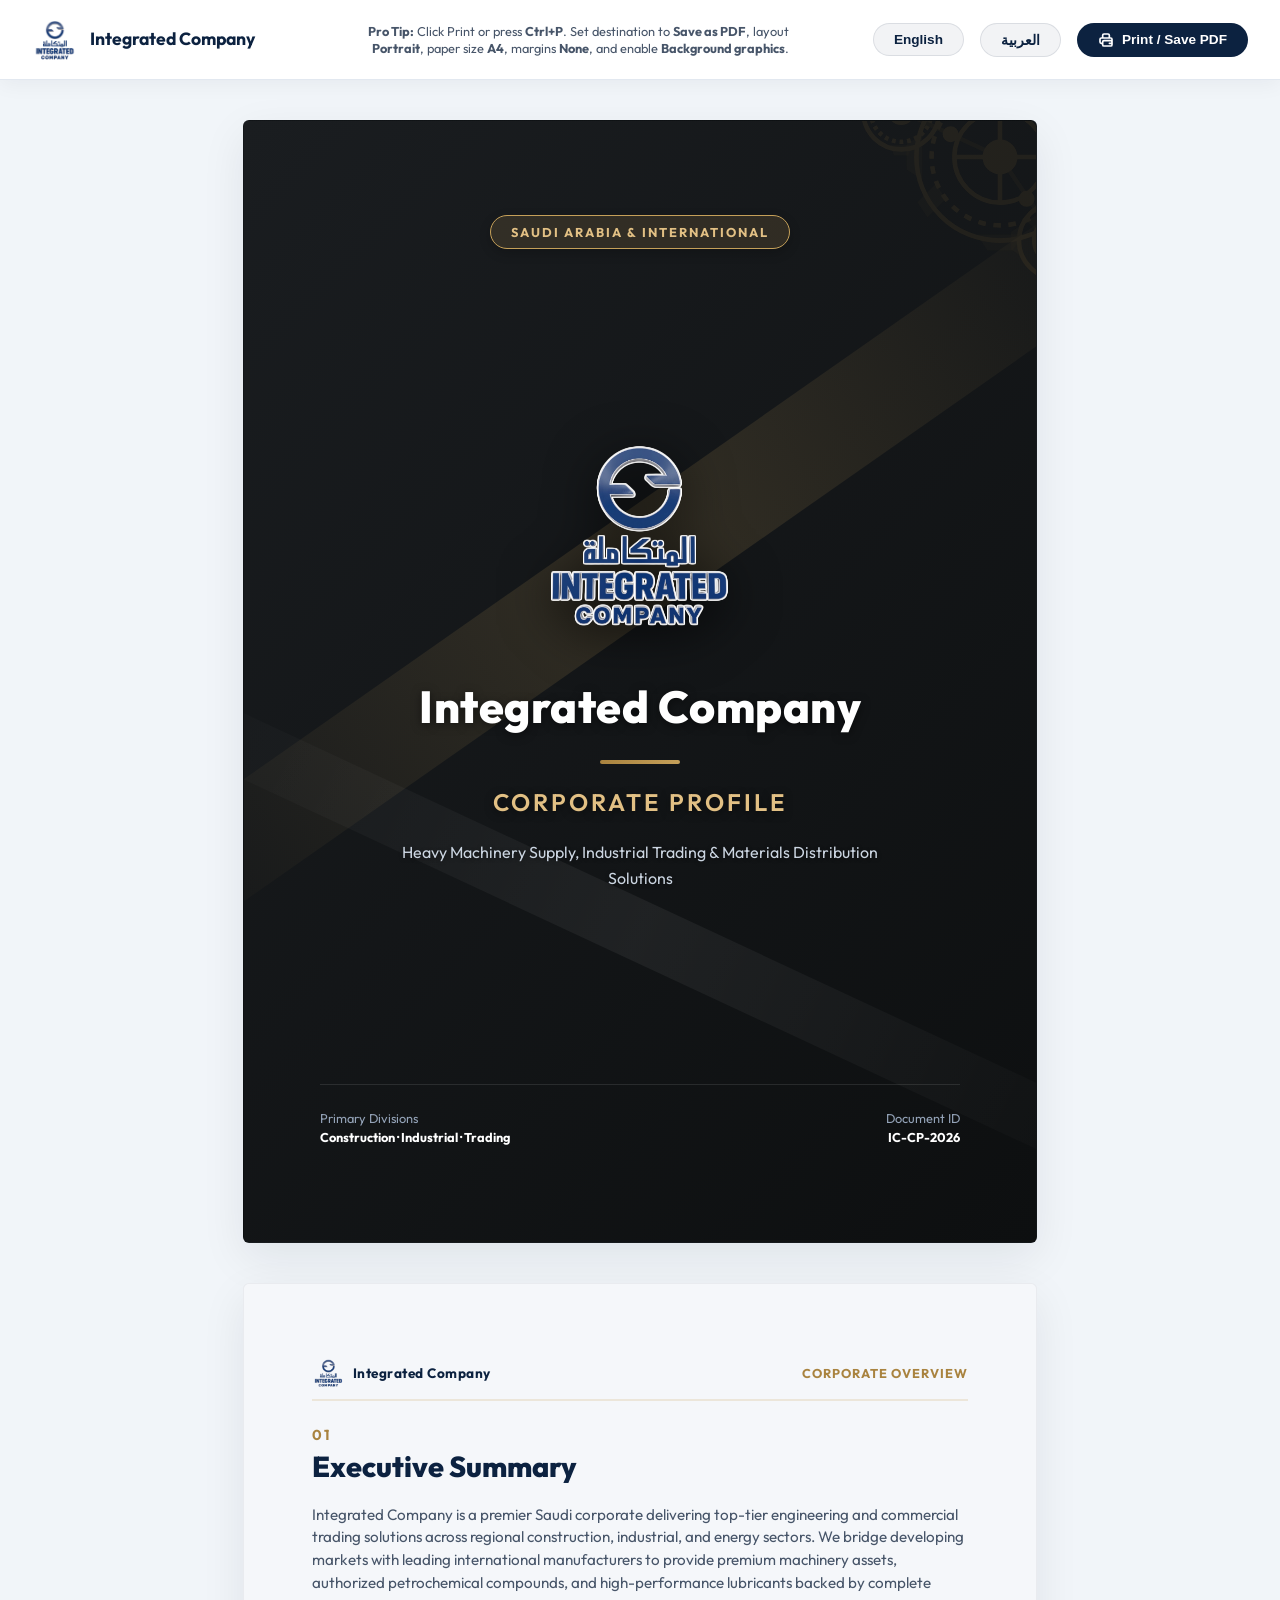
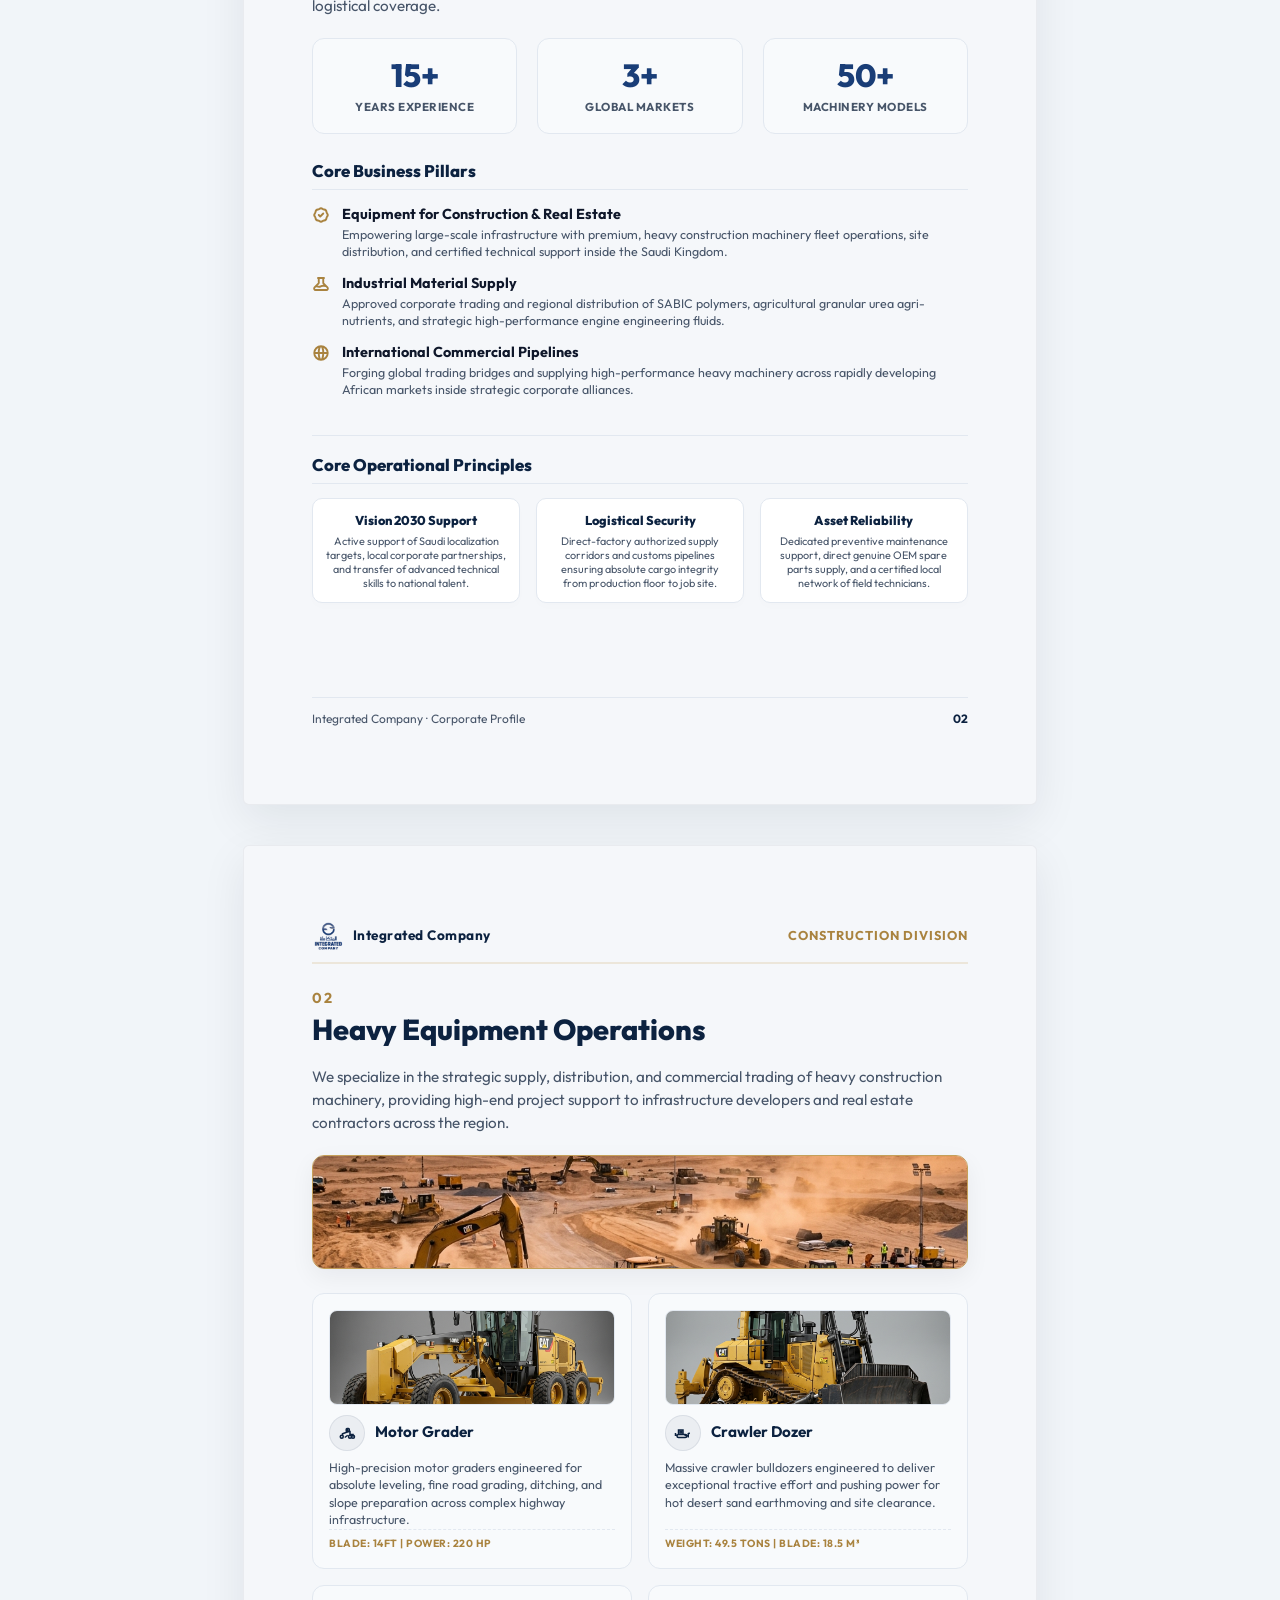
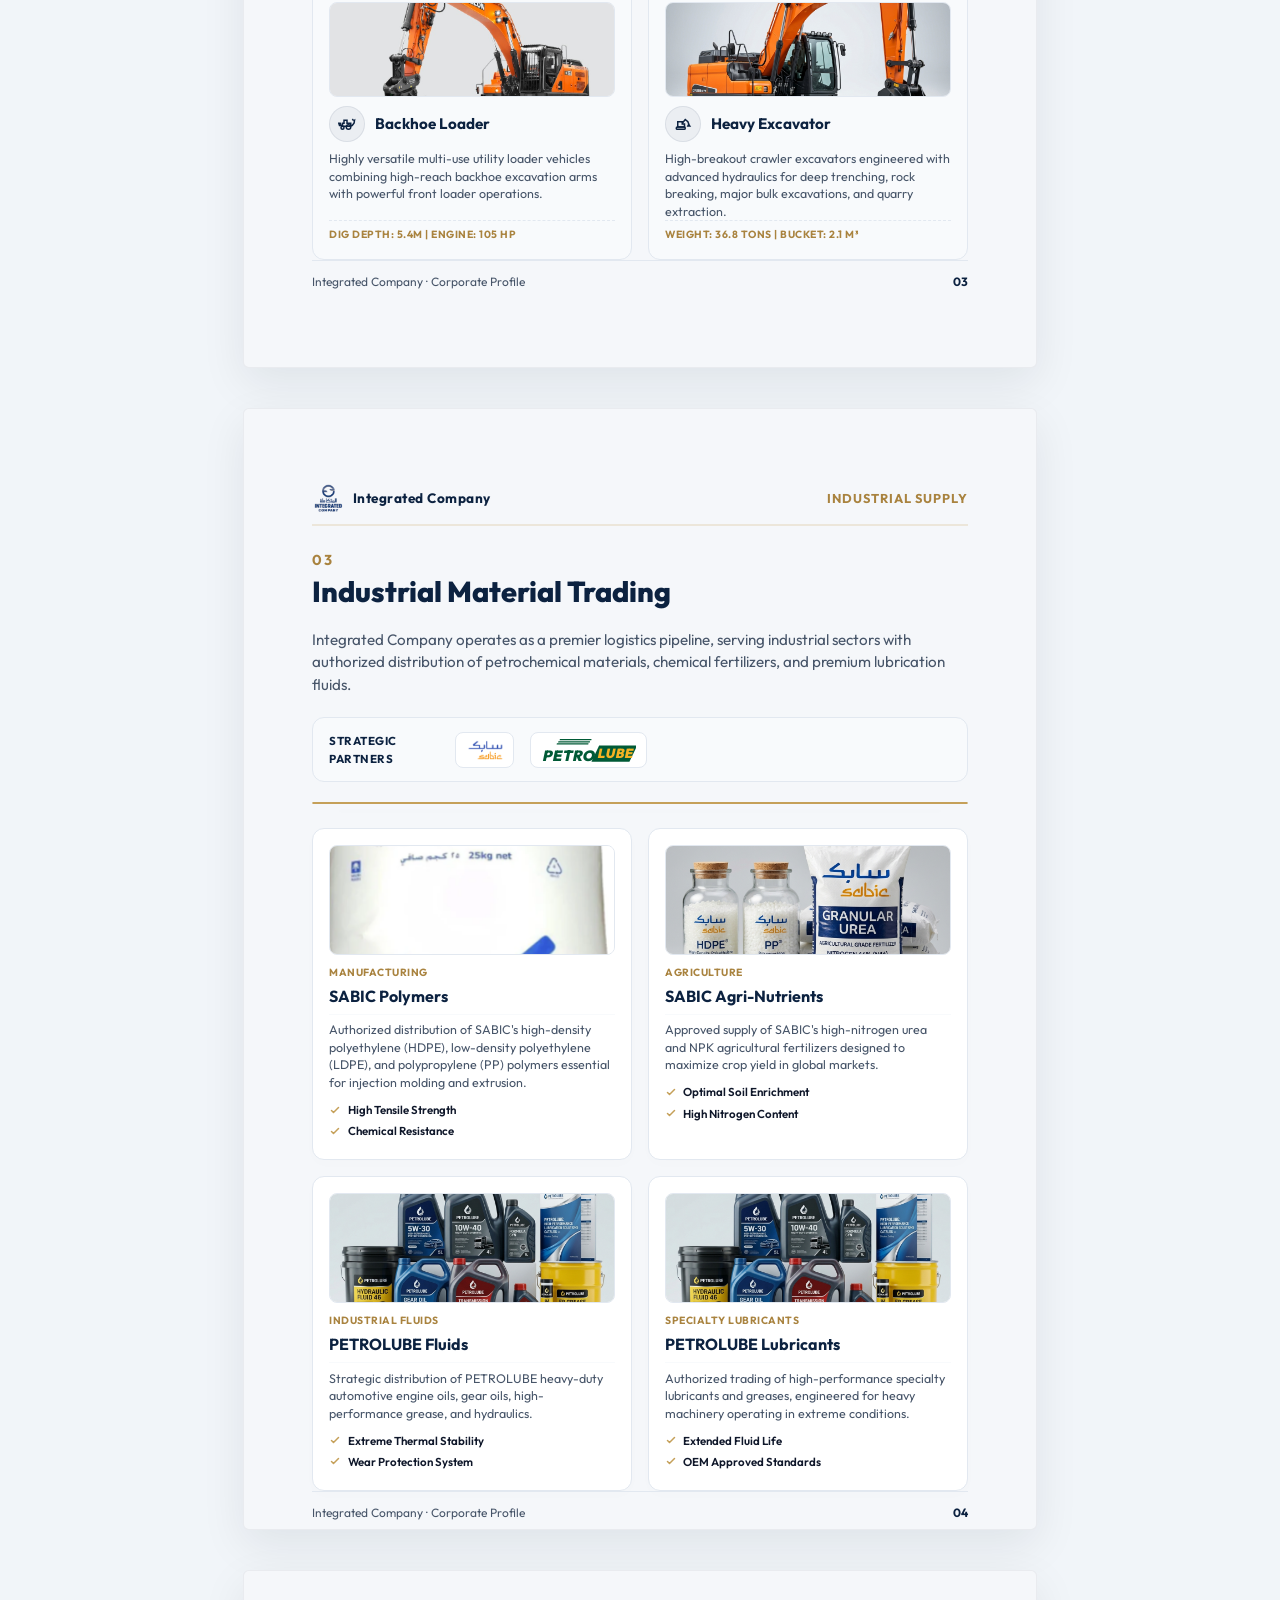
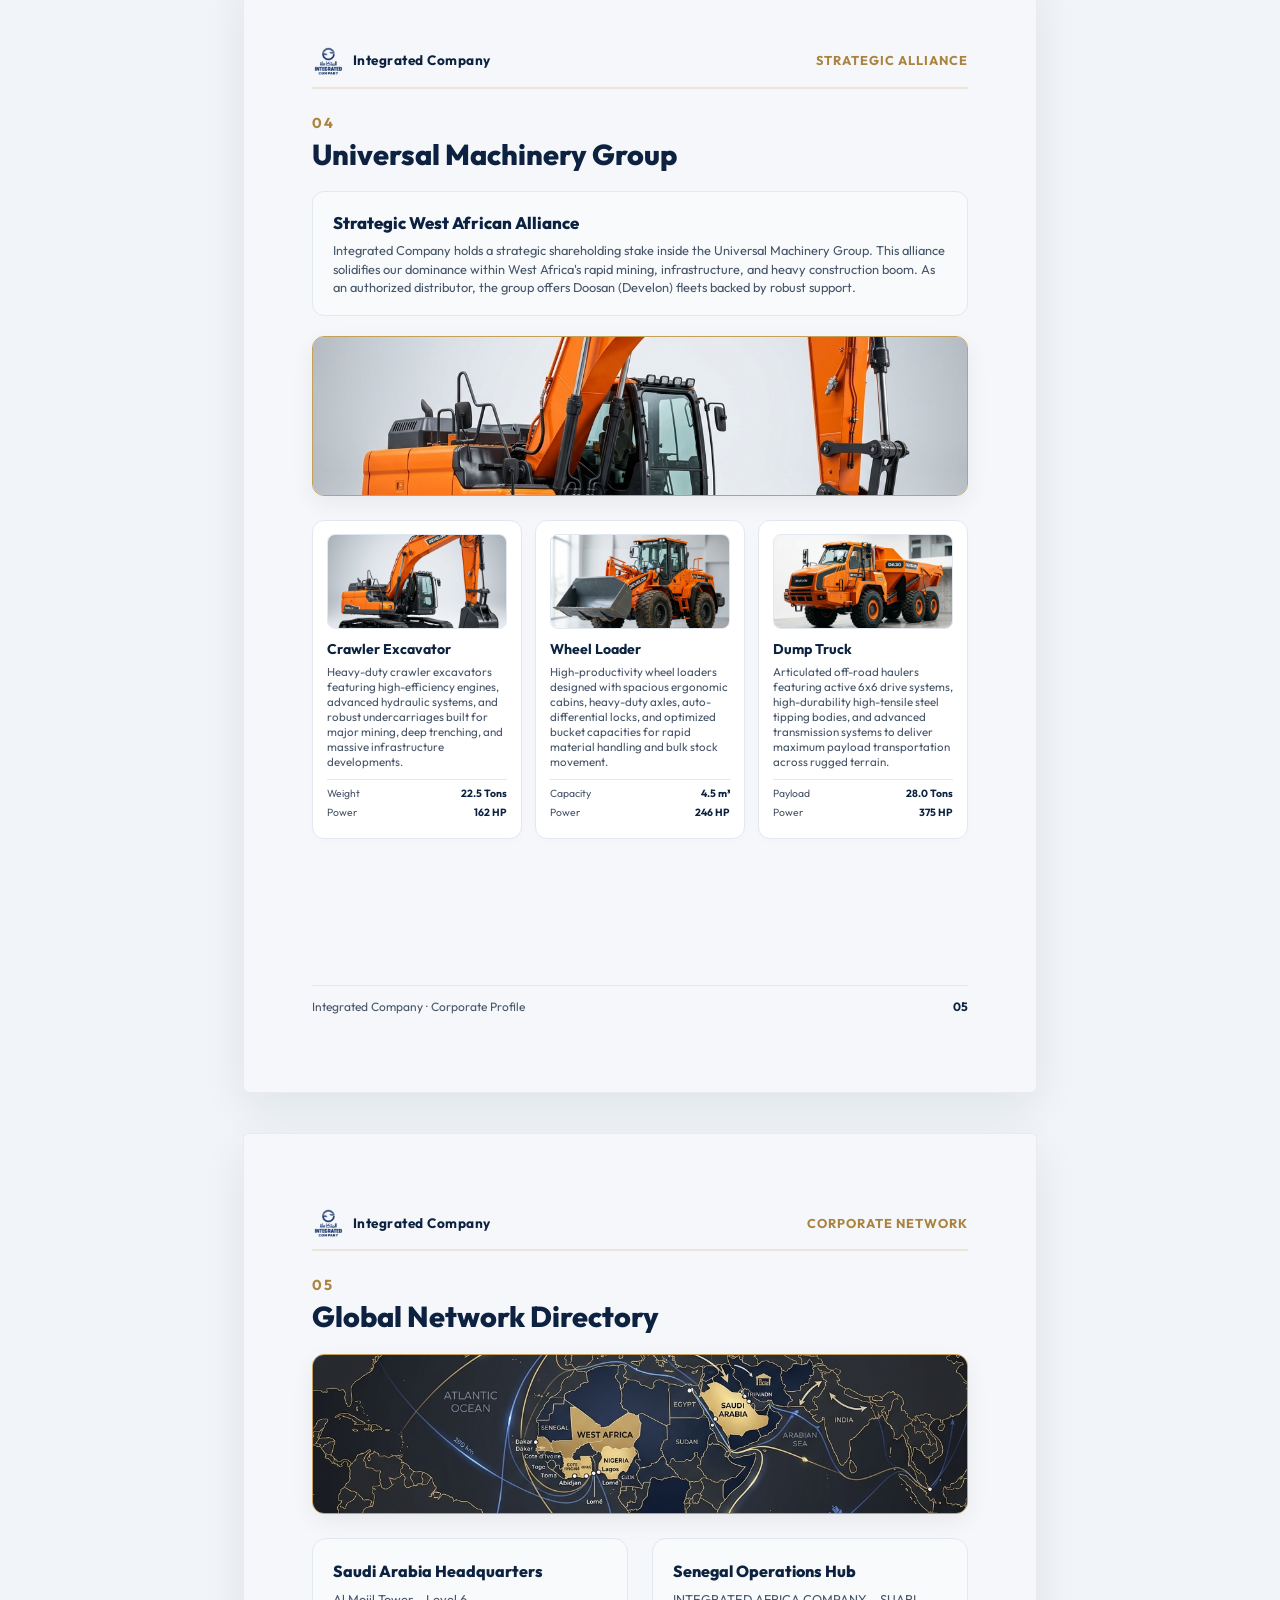
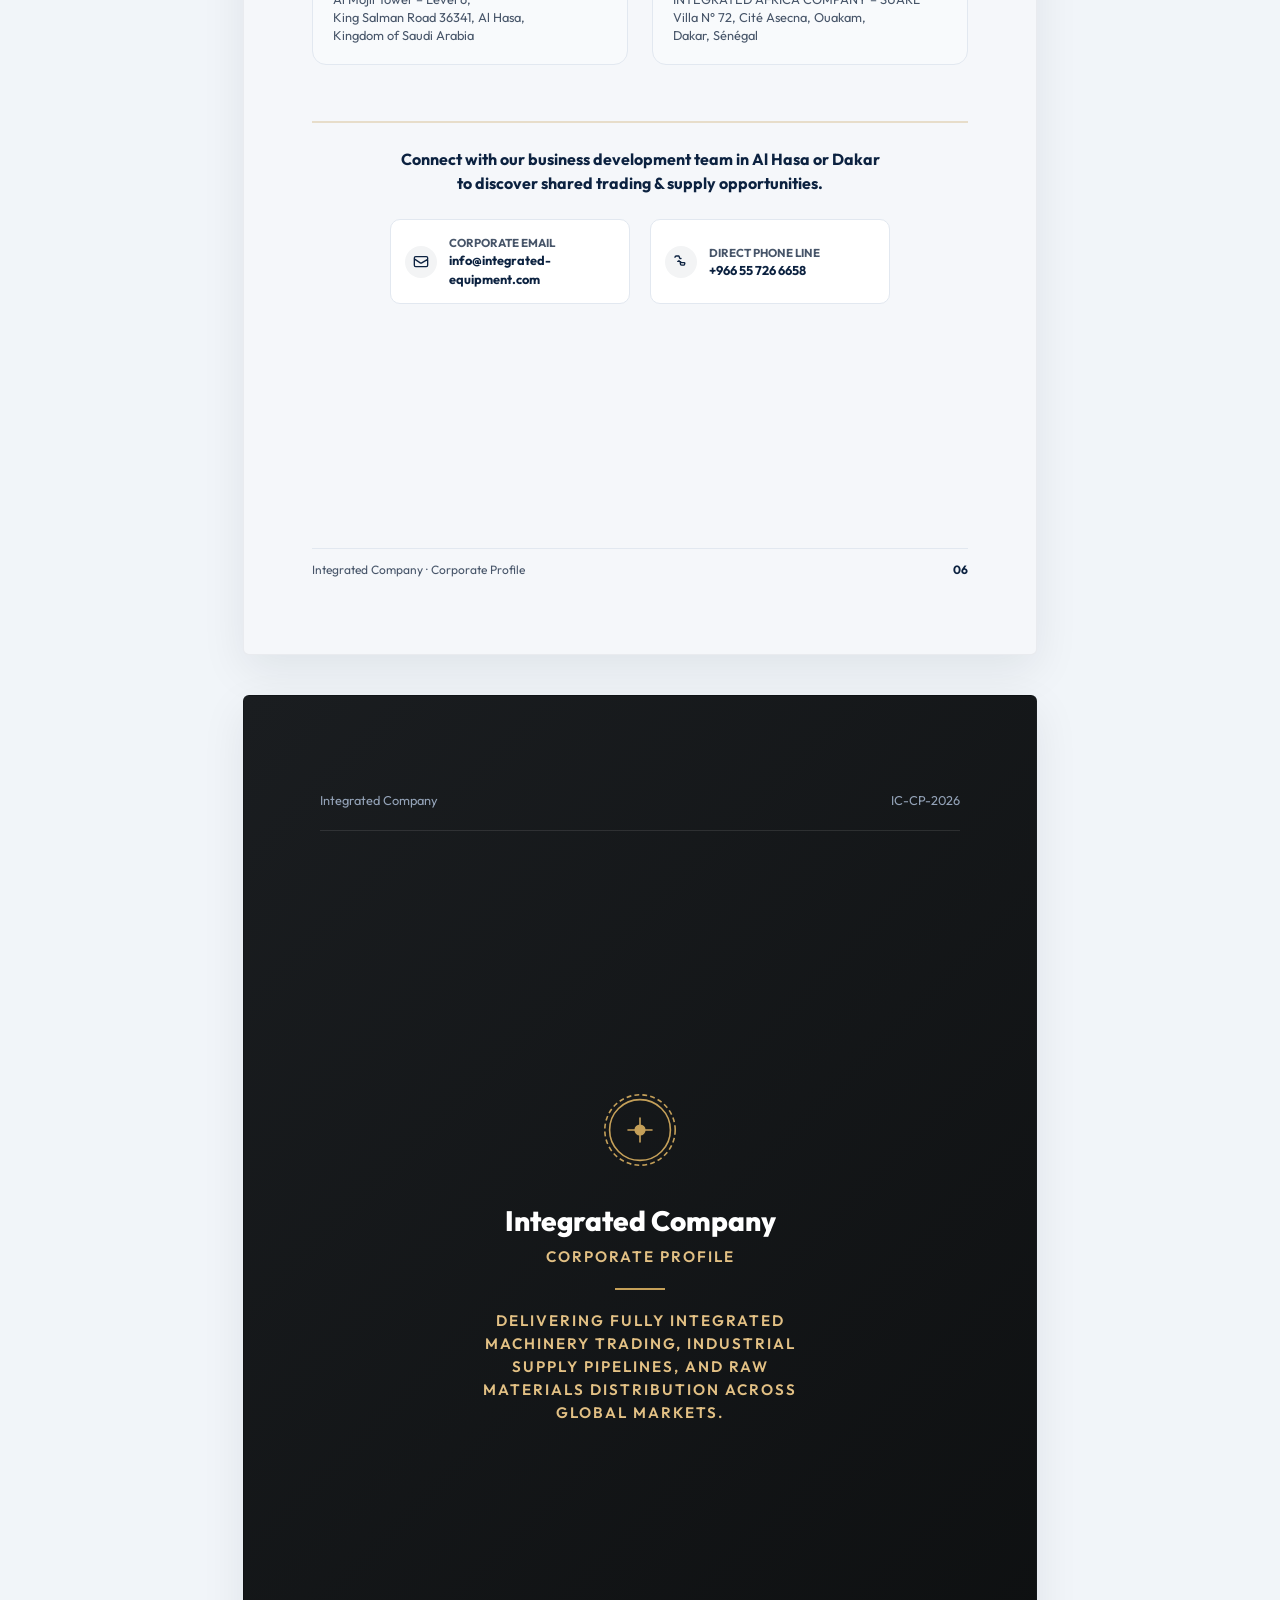
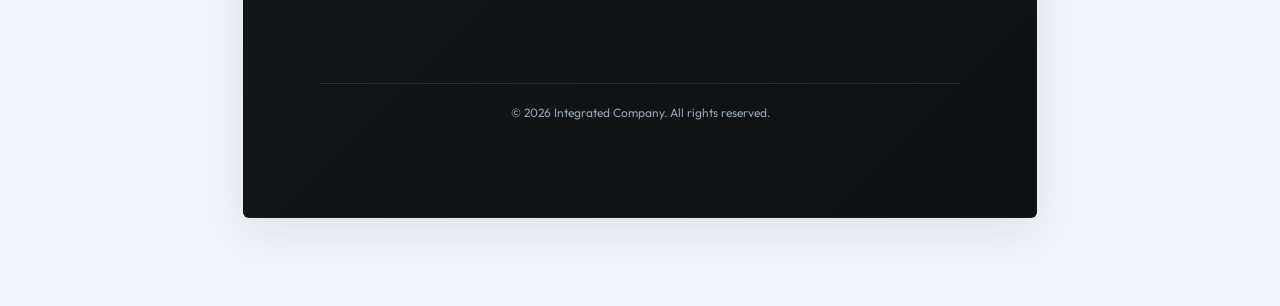
==== profile.html @ cde13aed "style: add premium card photos, elaborate text and add network map to make A4 booklet pages perfectl" ====
<!DOCTYPE html>
<html lang="en" dir="ltr">
<head>
  <meta charset="UTF-8">
  <meta name="viewport" content="width=device-width, initial-scale=1.0">
  <title>Corporate Profile - Integrated Company</title>
  
  <!-- Premium Fonts -->
  <link rel="preconnect" href="https://fonts.googleapis.com">
  <link rel="preconnect" href="https://fonts.gstatic.com" crossorigin>
  <link href="https://fonts.googleapis.com/css2?family=Cairo:wght@300;400;600;700;800&family=Outfit:wght@300;400;500;600;700;800&family=Inter:wght@300;400;500;600;700&display=swap" rel="stylesheet">
  
  <style>
    /* ==================== CORE DESIGN SYSTEM & VARIABLES ==================== */
    :root {
      --color-primary: #0c2240;      /* Deep Luxury Corporate Navy */
      --color-primary-light: #193d77;/* Brand Navy Blue */
      --color-accent-gold: #c5a059;  /* Premium Metallic Gold */
      --color-accent-gold-dark: #a9833f;
      --color-accent-gold-light: #e2c084;
      --color-text-dark: #0f172a;    /* Slate 900 */
      --color-text-muted: #475569;   /* Slate 600 */
      --color-bg-light: #f8fafc;     /* Slate 50 */
      --color-border: #e2e8f0;       /* Slate 200 */
      
      --font-en: 'Outfit', 'Inter', sans-serif;
      --font-ar: 'Cairo', sans-serif;
      
      --transition-fluid: all 0.4s cubic-bezier(0.16, 1, 0.3, 1);
    }

    /* Reset */
    *, *::before, *::after {
      box-sizing: border-box;
      margin: 0;
      padding: 0;
    }

    body {
      background: #f1f5f9;
      color: var(--color-text-dark);
      font-family: var(--font-en);
      line-height: 1.5;
      -webkit-font-smoothing: antialiased;
      padding-top: 80px; /* Space for fixed control bar */
    }

    body.lang-ar {
      font-family: var(--font-ar);
      direction: rtl;
    }

    /* ==================== INTERACTIVE CONTROL BAR ==================== */
    .control-bar {
      position: fixed;
      top: 0;
      left: 0;
      width: 100%;
      height: 80px;
      background: rgba(255, 255, 255, 0.95);
      backdrop-filter: blur(10px);
      -webkit-backdrop-filter: blur(10px);
      border-bottom: 1px solid var(--color-border);
      z-index: 10000;
      display: flex;
      justify-content: space-between;
      align-items: center;
      padding: 0 2rem;
      box-shadow: 0 4px 20px rgba(15, 23, 42, 0.05);
    }

    .bar-brand {
      display: flex;
      align-items: center;
      gap: 0.75rem;
      text-decoration: none;
      color: var(--color-primary);
      font-weight: 700;
      font-size: 1.1rem;
    }

    .bar-brand img {
      height: 40px;
      width: auto;
    }

    .bar-actions {
      display: flex;
      align-items: center;
      gap: 1rem;
    }

    .btn-action {
      padding: 0.5rem 1.25rem;
      border-radius: 50px;
      font-weight: 700;
      font-size: 0.85rem;
      cursor: pointer;
      transition: var(--transition-fluid);
      display: inline-flex;
      align-items: center;
      gap: 0.5rem;
      border: 1px solid transparent;
    }

    .btn-lang {
      background: rgba(12, 34, 64, 0.05);
      border-color: rgba(12, 34, 64, 0.1);
      color: var(--color-primary);
    }

    .btn-lang:hover {
      background: rgba(12, 34, 64, 0.1);
    }

    .btn-print {
      background: var(--color-primary);
      color: white;
    }

    .btn-print:hover {
      background: var(--color-primary-light);
      transform: translateY(-2px);
      box-shadow: 0 4px 12px rgba(12, 34, 64, 0.2);
    }

    .print-tips {
      font-size: 0.8rem;
      color: var(--color-text-muted);
      max-width: 450px;
      line-height: 1.3;
      text-align: right;
    }

    body.lang-ar .print-tips {
      text-align: left;
    }

    /* ==================== A4 BOOKLET PREVIEW LAYOUT ==================== */
    .profile-document {
      max-width: 210mm;
      margin: 0 auto;
      padding-bottom: 3rem;
    }

    /* A4 Container */
    .page-container {
      width: 210mm;
      height: 297mm;
      background: #f5f7fa; /* Lightest Cool Gray for premium corporate feel */
      margin: 2.5rem auto;
      box-shadow: 0 15px 45px rgba(15, 23, 42, 0.08);
      border-radius: 6px;
      border: 1px solid rgba(15, 23, 42, 0.05);
      position: relative;
      box-sizing: border-box;
      padding: 20mm 18mm;
      overflow: hidden;
      display: flex;
      flex-direction: column;
      justify-content: space-between;
    }

    /* Page Header */
    .page-header {
      display: flex;
      justify-content: space-between;
      align-items: center;
      border-bottom: 2px solid rgba(197, 160, 89, 0.2);
      padding-bottom: 0.75rem;
      margin-bottom: 1.5rem;
    }

    .header-logo {
      display: flex;
      align-items: center;
      gap: 0.5rem;
    }

    .header-logo img {
      height: 28px;
      width: auto;
    }

    .header-logo span {
      font-weight: 700;
      color: var(--color-primary);
      font-size: 0.85rem;
      letter-spacing: 0.5px;
    }

    .header-section-name {
      font-size: 0.8rem;
      font-weight: 700;
      color: var(--color-accent-gold-dark);
      text-transform: uppercase;
      letter-spacing: 1px;
    }

    /* Page Footer */
    .page-footer {
      display: flex;
      justify-content: space-between;
      align-items: center;
      border-top: 1px solid var(--color-border);
      padding-top: 0.75rem;
      font-size: 0.75rem;
      color: var(--color-text-muted);
      margin-top: auto;
    }

    .footer-page-number {
      font-weight: 700;
      color: var(--color-primary);
    }

    /* ==================== PAGE 1: FRONT COVER ==================== */
    .cover-page {
      background: linear-gradient(135deg, #1A1D20 0%, #0d0f10 100%);
      padding: 0;
      color: #ffffff;
      justify-content: center;
      align-items: center;
    }

    .cover-body {
      width: 100%;
      height: 100%;
      padding: 25mm 20mm;
      display: flex;
      flex-direction: column;
      justify-content: space-between;
      align-items: center;
      position: relative;
      overflow: hidden;
    }

    /* Geometric gold line accents on cover */
    .cover-body::before {
      content: '';
      position: absolute;
      width: 150%;
      height: 100px;
      background: linear-gradient(90deg, transparent, rgba(197, 160, 89, 0.18), transparent);
      top: 35%;
      left: -25%;
      transform: rotate(-35deg);
      pointer-events: none;
    }

    .cover-body::after {
      content: '';
      position: absolute;
      width: 150%;
      height: 60px;
      background: linear-gradient(90deg, transparent, rgba(255, 255, 255, 0.06), transparent);
      bottom: 25%;
      right: -25%;
      transform: rotate(25deg);
      pointer-events: none;
    }

    .cover-gears-decor {
      position: absolute;
      top: -40px;
      right: -40px;
      width: 380px;
      height: 380px;
      opacity: 0.1;
      color: var(--color-accent-gold-dark);
      pointer-events: none;
      z-index: 1;
    }

    .cover-badge-top {
      border: 1px solid var(--color-accent-gold);
      background: rgba(197, 160, 89, 0.15);
      padding: 0.4rem 1.25rem;
      border-radius: 50px;
      font-size: 0.8rem;
      font-weight: 700;
      color: var(--color-accent-gold-light);
      text-transform: uppercase;
      letter-spacing: 2px;
      text-align: center;
      box-shadow: 0 4px 12px rgba(0, 0, 0, 0.2);
    }

    .cover-center {
      text-align: center;
      z-index: 10;
      margin: auto 0;
    }

    .cover-logo-box {
      margin-bottom: 2.5rem;
      animation: floatLogo 6s infinite alternate ease-in-out;
      display: inline-block;
    }

    @keyframes floatLogo {
      0% { transform: translateY(0); }
      100% { transform: translateY(-8px); }
    }

    .cover-logo-box img {
      height: 185px; /* Integrated bigger logo size */
      width: auto;
      /* Pixel-perfect white/silver 1px outline to replicate user's reference image exactly */
      filter: drop-shadow(1px 0 0 rgba(255, 255, 255, 0.9)) 
              drop-shadow(-1px 0 0 rgba(255, 255, 255, 0.9)) 
              drop-shadow(0 1px 0 rgba(255, 255, 255, 0.9)) 
              drop-shadow(0 -1px 0 rgba(255, 255, 255, 0.9))
              drop-shadow(0 10px 25px rgba(0, 0, 0, 0.7));
      display: block;
    }

    .cover-title-brand {
      font-size: 2.8rem;
      font-weight: 800;
      color: #ffffff;
      margin-bottom: 0.5rem;
      letter-spacing: 0.5px;
      text-shadow: 0 2px 10px rgba(0,0,0,0.5);
    }

    .cover-divider {
      width: 80px;
      height: 4px;
      background: linear-gradient(90deg, var(--color-accent-gold-dark), var(--color-accent-gold));
      margin: 1.25rem auto;
      border-radius: 2px;
    }

    .cover-subtitle {
      font-size: 1.5rem;
      font-weight: 600;
      color: var(--color-accent-gold-light);
      text-transform: uppercase;
      letter-spacing: 3px;
      margin-bottom: 1.25rem;
      text-shadow: 0 2px 8px rgba(0,0,0,0.5);
    }

    .cover-tagline {
      font-size: 1rem;
      color: #cbd5e1;
      max-width: 520px;
      margin: 0 auto;
      line-height: 1.6;
      font-weight: 400;
      text-shadow: 0 1px 4px rgba(0,0,0,0.4);
    }

    .cover-bottom {
      width: 100%;
      display: flex;
      justify-content: space-between;
      align-items: flex-end;
      border-top: 1px solid rgba(255, 255, 255, 0.1);
      padding-top: 1.5rem;
      font-size: 0.8rem;
      color: #94a3b8;
      z-index: 10;
    }

    .cover-meta {
      text-align: left;
      line-height: 1.5;
    }

    .cover-meta-right {
      text-align: right;
      line-height: 1.5;
    }

    body.lang-ar .cover-meta { text-align: right; }
    body.lang-ar .cover-meta-right { text-align: left; }

    .cover-meta-val {
      font-weight: 700;
      color: #ffffff;
    }

    /* ==================== CONTENT LAYOUT ELEMENTS ==================== */
    .section-title-block {
      margin-bottom: 1.25rem;
    }

    .section-num {
      font-size: 0.9rem;
      font-weight: 700;
      color: var(--color-accent-gold-dark);
      text-transform: uppercase;
      letter-spacing: 1.5px;
      display: block;
      margin-bottom: 0.15rem;
    }

    .section-main-title {
      font-size: 1.8rem;
      font-weight: 800;
      color: var(--color-primary);
      line-height: 1.2;
    }

    .intro-paragraph {
      font-size: 0.95rem;
      color: var(--color-text-muted);
      line-height: 1.5;
      margin-bottom: 1.25rem;
    }

    /* Styled Profile Photo frame */
    .profile-photo-container {
      width: 100%;
      height: 160px;
      border-radius: 12px;
      overflow: hidden;
      border: 1px solid var(--color-accent-gold);
      box-shadow: 0 8px 25px rgba(15, 23, 42, 0.06);
      margin-bottom: 1.5rem;
      position: relative;
    }

    .profile-photo-container img {
      width: 100%;
      height: 100%;
      object-fit: cover;
      display: block;
    }

    /* Two Columns */
    .two-col-layout {
      display: grid;
      grid-template-columns: 1fr 1fr;
      gap: 2rem;
    }

    /* Stats Grid */
    .stats-row {
      display: grid;
      grid-template-columns: repeat(3, 1fr);
      gap: 1.25rem;
      margin-bottom: 1.5rem;
    }

    .stat-card {
      background: var(--color-bg-light);
      border: 1px solid var(--color-border);
      border-radius: 12px;
      padding: 1.1rem 0.85rem;
      text-align: center;
    }

    .stat-val {
      font-size: 2rem;
      font-weight: 800;
      color: var(--color-primary-light);
      line-height: 1.2;
      margin-bottom: 0.2rem;
    }

    .stat-txt {
      font-size: 0.72rem;
      font-weight: 700;
      text-transform: uppercase;
      color: var(--color-text-muted);
      letter-spacing: 0.5px;
    }

    /* Pillar Box */
    .pillars-block h4 {
      font-size: 1.05rem;
      font-weight: 800;
      color: var(--color-primary);
      margin-bottom: 0.85rem;
      border-bottom: 1px solid var(--color-border);
      padding-bottom: 0.4rem;
    }

    .pillars-list {
      list-style: none;
    }

    .pillars-list li {
      display: flex;
      align-items: flex-start;
      gap: 0.75rem;
      margin-bottom: 0.75rem;
    }

    .pillars-list li svg {
      color: var(--color-accent-gold-dark);
      flex-shrink: 0;
      margin-top: 0.15rem;
    }

    .pillar-details h5 {
      font-size: 0.9rem;
      font-weight: 700;
      color: var(--color-text-dark);
      margin-bottom: 0.1rem;
    }

    .pillar-details p {
      font-size: 0.78rem;
      color: var(--color-text-muted);
      line-height: 1.35;
    }

    /* ==================== PAGE 3: MACHINERY FLEET ==================== */
    .equip-grid {
      display: grid;
      grid-template-columns: 1fr 1fr;
      gap: 1rem;
    }

    .equip-card {
      border: 1px solid var(--color-border);
      border-radius: 12px;
      padding: 1rem;
      display: flex;
      flex-direction: column;
      background: var(--color-bg-light);
      height: 100%;
    }

    .equip-card-top {
      display: flex;
      align-items: center;
      gap: 0.6rem;
      margin-bottom: 0.5rem;
    }

    .equip-icon {
      width: 36px;
      height: 36px;
      background: rgba(12, 34, 64, 0.05);
      border: 1px solid rgba(12, 34, 64, 0.08);
      border-radius: 50%;
      display: flex;
      align-items: center;
      justify-content: center;
      color: var(--color-primary);
      flex-shrink: 0;
    }

    .equip-card h4 {
      font-size: 0.95rem;
      font-weight: 700;
      color: var(--color-primary);
    }

    .equip-card p {
      font-size: 0.78rem;
      color: var(--color-text-muted);
      line-height: 1.4;
      margin-bottom: auto;
    }

    /* ==================== PAGE 4: INDUSTRIAL SUPPLY ==================== */
    .brands-badge-row {
      display: flex;
      gap: 1rem;
      margin-bottom: 1.25rem;
      background: var(--color-bg-light);
      padding: 0.85rem 1rem;
      border-radius: 12px;
      border: 1px solid var(--color-border);
      align-items: center;
    }

    .brands-badge-label {
      font-size: 0.72rem;
      font-weight: 700;
      color: var(--color-primary);
      text-transform: uppercase;
      letter-spacing: 0.5px;
      width: 110px;
    }

    .brands-badge-box {
      background: white;
      border: 1px solid var(--color-border);
      border-radius: 8px;
      padding: 0.2rem 0.6rem;
      display: flex;
      align-items: center;
      justify-content: center;
      height: 36px;
    }

    .brands-badge-box img {
      height: 20px;
      width: auto;
    }

    .brands-badge-box svg {
      height: 18px;
      width: auto;
    }

    .supply-grid {
      display: grid;
      grid-template-columns: 1fr 1fr;
      gap: 1rem;
    }

    .supply-card {
      border: 1px solid var(--color-border);
      border-radius: 12px;
      padding: 1rem;
      background: white;
      box-shadow: 0 4px 15px rgba(0, 0, 0, 0.01);
    }

    .supply-tag {
      font-size: 0.65rem;
      font-weight: 700;
      text-transform: uppercase;
      color: var(--color-accent-gold-dark);
      letter-spacing: 0.5px;
      display: block;
      margin-bottom: 0.2rem;
    }

    .supply-card h4 {
      font-size: 1rem;
      font-weight: 700;
      color: var(--color-primary);
      margin-bottom: 0.4rem;
      border-bottom: 1px solid var(--color-bg-light);
      padding-bottom: 0.4rem;
    }

    .supply-card p {
      font-size: 0.78rem;
      color: var(--color-text-muted);
      line-height: 1.4;
      margin-bottom: 0.6rem;
    }

    .supply-features {
      list-style: none;
    }

    .supply-features li {
      display: flex;
      align-items: center;
      gap: 0.4rem;
      font-size: 0.72rem;
      font-weight: 600;
      color: var(--color-text-dark);
      margin-bottom: 0.25rem;
    }

    .supply-features li svg {
      color: var(--color-accent-gold);
    }

    /* ==================== PAGE 5: UNIVERSAL ALLIANCE ==================== */
    .alliance-card {
      border: 1px solid var(--color-border);
      background: var(--color-bg-light);
      border-radius: 12px;
      padding: 1.1rem 1.25rem;
      margin-bottom: 1.25rem;
    }

    .alliance-card h4 {
      font-size: 1.05rem;
      font-weight: 800;
      color: var(--color-primary);
      margin-bottom: 0.4rem;
    }

    .alliance-card p {
      font-size: 0.8rem;
      color: var(--color-text-muted);
      line-height: 1.45;
    }

    .alliance-grid {
      display: grid;
      grid-template-columns: repeat(3, 1fr);
      gap: 0.85rem;
    }

    .alliance-prod-card {
      border: 1px solid var(--color-border);
      background: white;
      border-radius: 12px;
      padding: 0.85rem;
      box-shadow: 0 4px 12px rgba(0,0,0,0.01);
    }

    .alliance-prod-card h5 {
      font-size: 0.88rem;
      font-weight: 700;
      color: var(--color-primary);
      margin-bottom: 0.3rem;
    }

    .alliance-prod-card p {
      font-size: 0.72rem;
      color: var(--color-text-muted);
      line-height: 1.3;
      margin-bottom: 0.6rem;
    }

    .alliance-specs-list {
      border-top: 1px solid var(--color-border);
      padding-top: 0.4rem;
    }

    .alliance-spec-row {
      display: flex;
      justify-content: space-between;
      font-size: 0.65rem;
      margin-bottom: 0.2rem;
    }

    .alliance-spec-lbl {
      color: var(--color-text-muted);
    }

    .alliance-spec-val {
      font-weight: 700;
      color: var(--color-primary);
    }

    /* ==================== PAGE 6: DIRECTORY & BACK COVER ==================== */
    .network-container {
      display: grid;
      grid-template-columns: 1fr 1fr;
      gap: 1.5rem;
      margin-bottom: 2rem;
    }

    .network-card {
      border: 1px solid var(--color-border);
      border-radius: 14px;
      padding: 1.25rem;
      background: var(--color-bg-light);
    }

    .network-card h4 {
      font-size: 1rem;
      font-weight: 800;
      color: var(--color-primary);
      margin-bottom: 0.5rem;
    }

    .network-card p {
      font-size: 0.8rem;
      color: var(--color-text-muted);
      line-height: 1.4;
    }

    .closing-block {
      border-top: 2px solid rgba(197, 160, 89, 0.3);
      padding-top: 1.5rem;
      text-align: center;
      margin-top: 1.5rem;
    }

    .closing-text {
      font-size: 1rem;
      font-weight: 700;
      color: var(--color-primary);
      max-width: 480px;
      margin: 0 auto 1.5rem auto;
      line-height: 1.5;
    }

    .direct-channels-row {
      display: grid;
      grid-template-columns: 1fr 1fr;
      gap: 1.25rem;
      max-width: 500px;
      margin: 0 auto;
    }

    .direct-chan-item {
      background: white;
      border: 1px solid var(--color-border);
      padding: 0.85rem;
      border-radius: 10px;
      display: flex;
      align-items: center;
      gap: 0.75rem;
    }

    .direct-chan-icon {
      width: 32px;
      height: 32px;
      background: rgba(12, 34, 64, 0.05);
      border-radius: 50%;
      display: flex;
      align-items: center;
      justify-content: center;
      color: var(--color-primary);
      flex-shrink: 0;
    }

    .direct-chan-info {
      text-align: left;
    }

    body.lang-ar .direct-chan-info {
      text-align: right;
    }

    .direct-chan-info h5 {
      font-size: 0.72rem;
      color: var(--color-text-muted);
      text-transform: uppercase;
    }

    .direct-chan-info p {
      font-size: 0.8rem;
      font-weight: 700;
      color: var(--color-primary);
    }

    .direct-chan-info a {
      color: inherit;
      text-decoration: none;
    }

    /* Back Cover Styling */
    .back-cover-page {
      background: linear-gradient(135deg, #1A1D20 0%, #0d0f10 100%);
      padding: 0;
      color: #ffffff;
      justify-content: center;
      align-items: center;
    }

    .back-cover-body {
      width: 100%;
      height: 100%;
      padding: 25mm 20mm;
      display: flex;
      flex-direction: column;
      justify-content: space-between;
      align-items: center;
      text-align: center;
      position: relative;
    }

    .back-top {
      width: 100%;
      display: flex;
      justify-content: space-between;
      border-bottom: 1px solid rgba(255, 255, 255, 0.1);
      padding-bottom: 1.25rem;
      font-size: 0.8rem;
      color: #94a3b8;
    }

    .back-center {
      margin: auto 0;
    }

    .back-emblem {
      margin-bottom: 1.5rem;
    }

    .back-emblem svg {
      width: 80px;
      height: 80px;
      color: var(--color-accent-gold);
    }

    .back-center h3 {
      font-size: 1.75rem;
      font-weight: 800;
      color: #ffffff;
      margin-bottom: 0.25rem;
    }

    .back-center p {
      font-size: 0.95rem;
      color: var(--color-accent-gold-light);
      font-weight: 600;
      text-transform: uppercase;
      letter-spacing: 2px;
    }

    .back-seal {
      width: 50px;
      height: 2px;
      background: var(--color-accent-gold);
      margin: 1.25rem auto;
    }

    .back-meta-text {
      font-size: 0.85rem;
      color: #cbd5e1;
      max-width: 320px;
      line-height: 1.5;
    }

    .back-bottom {
      font-size: 0.75rem;
      color: #94a3b8;
      width: 100%;
      border-top: 1px solid rgba(255, 255, 255, 0.1);
      padding-top: 1.25rem;
    }

    /* Values grid for Executive Summary bottom */
    .values-block {
      margin-top: 1.5rem;
      border-top: 1px solid var(--color-border);
      padding-top: 1rem;
    }
    .values-block h4 {
      font-size: 1.05rem;
      font-weight: 800;
      color: var(--color-primary);
      margin-bottom: 0.85rem;
      border-bottom: 1px solid var(--color-border);
      padding-bottom: 0.4rem;
    }
    .values-row {
      display: grid;
      grid-template-columns: repeat(3, 1fr);
      gap: 1rem;
    }
    .value-card {
      background: white;
      border: 1px solid var(--color-border);
      border-radius: 10px;
      padding: 0.75rem;
      text-align: center;
      box-shadow: 0 4px 10px rgba(0, 0, 0, 0.01);
    }
    .value-card h5 {
      font-size: 0.8rem;
      font-weight: 800;
      color: var(--color-primary);
      margin-bottom: 0.25rem;
    }
    .value-card p {
      font-size: 0.68rem;
      color: var(--color-text-muted);
      line-height: 1.3;
    }

    /* Card Photo Containers for Pages 3, 4, 5 */
    .equip-card-photo {
      width: 100%;
      height: 95px;
      border-radius: 8px;
      overflow: hidden;
      margin-bottom: 0.6rem;
      border: 1px solid var(--color-border);
    }
    .equip-card-photo img {
      width: 100%;
      height: 100%;
      object-fit: cover;
    }

    .equip-specs {
      margin-top: auto;
      border-top: 1px dashed var(--color-border);
      padding-top: 0.4rem;
      font-size: 0.65rem;
      font-weight: 700;
      color: var(--color-accent-gold-dark);
      text-transform: uppercase;
      letter-spacing: 0.5px;
    }

    .supply-card-photo {
      width: 100%;
      height: 110px;
      border-radius: 8px;
      overflow: hidden;
      margin-bottom: 0.6rem;
      border: 1px solid var(--color-border);
    }
    .supply-card-photo img {
      width: 100%;
      height: 100%;
      object-fit: cover;
    }

    .alliance-prod-photo {
      width: 100%;
      height: 95px;
      border-radius: 8px;
      overflow: hidden;
      margin-bottom: 0.6rem;
      border: 1px solid var(--color-border);
    }
    .alliance-prod-photo img {
      width: 100%;
      height: 100%;
      object-fit: cover;
    }

    /* ==================== BILINGUAL FLIP FLOW ==================== */
    body.lang-ar .cover-badge-top { letter-spacing: 0; }
    body.lang-ar .cover-subtitle { letter-spacing: 1px; }
    body.lang-ar .header-section-name { letter-spacing: 0; }
    body.lang-ar .stat-txt { letter-spacing: 0; }
    body.lang-ar .brands-badge-label { letter-spacing: 0; }
    body.lang-ar .supply-tag { letter-spacing: 0; }
    body.lang-ar .back-center p { letter-spacing: 1px; }
    body.lang-ar .direct-chan-info h5 { letter-spacing: 0; }

    /* ==================== PRINT STYLES ==================== */
    @media print {
      @page {
        size: A4 portrait;
        margin: 0;
      }

      body {
        background: white !important;
        color: #000000 !important;
        padding-top: 0 !important;
      }

      .control-bar {
        display: none !important;
      }

      .profile-document {
        max-width: 100% !important;
        padding-bottom: 0 !important;
      }

      .page-container {
        margin: 0 !important;
        box-shadow: none !important;
        border-radius: 0 !important;
        border: none !important;
        page-break-after: always !important;
        break-after: page !important;
        width: 210mm !important;
        height: 297mm !important;
        padding: 20mm 18mm !important;
        overflow: hidden !important;
        background: #f5f7fa !important; /* Lightest Cool Gray for printed pages background */
        -webkit-print-color-adjust: exact !important;
        print-color-adjust: exact !important;
      }

      .cover-page, .back-cover-page {
        background: linear-gradient(135deg, #1A1D20 0%, #0d0f10 100%) !important;
        color: #ffffff !important;
      }

      .cover-page *, .back-cover-page * {
        color: inherit !important;
      }

      .cover-title-brand, .back-center h3 {
        color: #ffffff !important;
      }

      .cover-subtitle, .back-center p {
        color: var(--color-accent-gold-light) !important;
      }

      .cover-tagline, .back-meta-text {
        color: #cbd5e1 !important;
      }

      .cover-badge-top {
        color: var(--color-accent-gold-light) !important;
        border-color: var(--color-accent-gold) !important;
        background: rgba(197, 160, 89, 0.15) !important;
      }

      .cover-bottom, .back-top, .back-bottom {
        color: #94a3b8 !important;
        border-color: rgba(255, 255, 255, 0.1) !important;
      }

      .cover-meta-val {
        color: #ffffff !important;
      }

      .cover-body::before, .cover-body::after {
        opacity: 0.5 !important;
      }

      .cover-logo-box img {
        filter: drop-shadow(1px 0 0 rgba(255, 255, 255, 0.9)) 
                drop-shadow(-1px 0 0 rgba(255, 255, 255, 0.9)) 
                drop-shadow(0 1px 0 rgba(255, 255, 255, 0.9)) 
                drop-shadow(0 -1px 0 rgba(255, 255, 255, 0.9))
                drop-shadow(0 10px 25px rgba(0, 0, 0, 0.7)) !important;
      }

      .cover-gears-decor {
        opacity: 0.12 !important;
        color: var(--color-accent-gold-dark) !important;
      }
    }
  </style>
</head>
<body class="lang-en">

  <!-- Interactive Control Bar -->
  <div class="control-bar">
    <a href="#" class="bar-brand">
      <img src="logo_nobg.png" alt="Integrated Company Logo">
      <span id="label-brand">Integrated Company</span>
    </a>
    
    <div class="print-tips" id="print-instructions">
      <strong>Pro Tip:</strong> Click Print or press <strong>Ctrl+P</strong>. Set destination to <strong>Save as PDF</strong>, layout <strong>Portrait</strong>, paper size <strong>A4</strong>, margins <strong>None</strong>, and enable <strong>Background graphics</strong>.
    </div>

    <div class="bar-actions">
      <!-- Language Switchers -->
      <button class="btn-action btn-lang" id="lang-switch-en">English</button>
      <button class="btn-action btn-lang" id="lang-switch-ar">العربية</button>
      
      <!-- Print PDF Trigger -->
      <button class="btn-action btn-print" onclick="window.print()">
        <svg xmlns="http://www.w3.org/2000/svg" width="16" height="16" fill="none" viewBox="0 0 24 24" stroke="currentColor" stroke-width="2.5"><path stroke-linecap="round" stroke-linejoin="round" d="M17 17h2a2 2 0 002-2v-4a2 2 0 00-2-2H5a2 2 0 00-2 2v4a2 2 0 002 2h2m2 4h10a2 2 0 002-2v-4a2 2 0 00-2-2H9a2 2 0 00-2 2v4a2 2 0 002 2zm8-12V5a2 2 0 00-2-2H9a2 2 0 00-2 2v4h10z"/></svg>
        <span id="label-btn-print">Print / Save PDF</span>
      </button>
    </div>
  </div>

  <!-- Corporate Document Pages -->
  <div class="profile-document">
    
    <!-- PAGE 1: FRONT COVER (Premium Light Mode) -->
    <div class="page-container cover-page">
      <div class="cover-body">
        <!-- Interlocking Gear System Background decoration (matching attached file exactly) -->
        <div class="cover-gears-decor" aria-hidden="true">
          <svg viewBox="0 0 100 100" xmlns="http://www.w3.org/2000/svg" fill="none" stroke="currentColor" stroke-width="1.2">
            <!-- Large Main Gear (Top Right) -->
            <g transform="translate(80, 20)">
              <circle cx="0" cy="0" r="18" stroke-dasharray="2,2" />
              <circle cx="0" cy="0" r="22" />
              <circle cx="0" cy="0" r="12" />
              <path d="M -3,-24 L 3,-24 L 5,-21 L -5,-21 Z" fill="currentColor" opacity="0.3" />
              <path d="M -3,24 L 3,24 L 5,21 L -5,21 Z" fill="currentColor" opacity="0.3" />
              <path d="M -24,-3 L -24,3 L -21,5 L -21,-5 Z" fill="currentColor" opacity="0.3" />
              <path d="M 24,-3 L 24,3 L 21,5 L 21,-5 Z" fill="currentColor" opacity="0.3" />
              <path d="M -15,-19 L -11,-15 L -8,-17 L -12,-21 Z" fill="currentColor" opacity="0.3" />
              <path d="M 15,19 L 11,15 L 8,17 L 12,21 Z" fill="currentColor" opacity="0.3" />
              <path d="M -19,15 L -15,11 L -17,8 L -21,12 Z" fill="currentColor" opacity="0.3" />
              <path d="M 19,-15 L 15,-11 L 17,-8 L 21,-12 Z" fill="currentColor" opacity="0.3" />
              <path d="M-12 0 h24 M0 -12 v24" />
              <circle cx="0" cy="0" r="4" fill="currentColor" />
            </g>
            <!-- Secondary Gear (Lower Right, Interlocking) -->
            <g transform="translate(95, 42)">
              <circle cx="0" cy="0" r="10" />
              <circle cx="0" cy="0" r="6" />
              <path d="M -2,-11.5 L 2,-11.5 L 3,-10 L -3,-10 Z" fill="currentColor" opacity="0.3" />
              <path d="M -2,11.5 L 2,11.5 L 3,10 L -3,10 Z" fill="currentColor" opacity="0.3" />
              <path d="M -11.5,-2 L -11.5,2 L -10,3 L -10,-3 Z" fill="currentColor" opacity="0.3" />
              <path d="M 11.5,-2 L 11.5,2 L 10,3 L 10,-3 Z" fill="currentColor" opacity="0.3" />
              <path d="M-6 0 h12 M0 -6 v12" />
            </g>
            <!-- Third Medium Gear (Top-Left from main gear) -->
            <g transform="translate(54, 8)">
              <circle cx="0" cy="0" r="8" stroke-dasharray="1,1" />
              <circle cx="0" cy="0" r="10" />
              <path d="M -1.5,-11 L 1.5,-11 L 2,-9.5 L -2,-9.5 Z" fill="currentColor" opacity="0.3" />
              <path d="M -1.5,11 L 1.5,11 L 2,9.5 L -2,9.5 Z" fill="currentColor" opacity="0.3" />
              <circle cx="0" cy="0" r="3" />
            </g>
            <path d="M 54 8 L 80 20 L 95 42" opacity="0.4" />
            <circle cx="67" cy="14" r="1.5" fill="currentColor" />
            <circle cx="87" cy="31" r="1.5" fill="currentColor" />
          </svg>
        </div>

        <span class="cover-badge-top" id="c-badge">Saudi Arabia & International</span>
        
        <div class="cover-center">
          <div class="cover-logo-box">
            <img src="logo_nobg.png" alt="Integrated Company Logo">
          </div>
          <h1 class="cover-title-brand" id="c-title">Integrated Company</h1>
          <div class="cover-divider"></div>
          <h2 class="cover-subtitle" id="c-sub">Corporate Profile</h2>
          <p class="cover-tagline" id="c-tag">Heavy Machinery Supply, Industrial Trading & Materials Distribution Solutions</p>
        </div>
        
        <div class="cover-bottom">
          <div class="cover-meta">
            <p id="c-meta-sector">Primary Divisions</p>
            <p class="cover-meta-val" id="c-meta-sectors-val">Construction · Industrial · Trading</p>
          </div>
          <div class="cover-meta-right">
            <p id="c-meta-doc">Document ID</p>
            <p class="cover-meta-val">IC-CP-2026</p>
          </div>
        </div>
      </div>
    </div>
    
    <!-- PAGE 2: EXEC SUMMARY & METRICS -->
    <div class="page-container">
      <header class="page-header">
        <div class="header-logo">
          <img src="logo_nobg.png" alt="Emblem">
          <span id="h-brand">Integrated Company</span>
        </div>
        <span class="header-section-name" id="h-sec-1">Corporate Overview</span>
      </header>
      
      <div class="section-title-block">
        <span class="section-num">01</span>
        <h2 class="section-main-title" id="s1-title">Executive Summary</h2>
      </div>
      
      <p class="intro-paragraph" id="s1-desc">
        Integrated Company is a premier Saudi corporate delivering top-tier solutions across construction, industrial, and commercial sectors globally. We bridge developing markets with leading international manufacturers to provide unparalleled machinery assets and industrial raw materials.
      </p>
      
      <!-- Key Statistics -->
      <div class="stats-row">
        <div class="stat-card">
          <p class="stat-val">15+</p>
          <p class="stat-txt" id="s1-st1">Years Experience</p>
        </div>
        <div class="stat-card">
          <p class="stat-val">3+</p>
          <p class="stat-txt" id="s1-st2">Global Markets</p>
        </div>
        <div class="stat-card">
          <p class="stat-val">50+</p>
          <p class="stat-txt" id="s1-st3">Machinery Models</p>
        </div>
      </div>
      
      <!-- Strategic Pillars -->
      <div class="pillars-block">
        <h4 id="s1-pil-title">Core Business Pillars</h4>
        <ul class="pillars-list">
          <li>
            <svg xmlns="http://www.w3.org/2000/svg" width="18" height="18" fill="none" viewBox="0 0 24 24" stroke="currentColor" stroke-width="2.5"><path stroke-linecap="round" stroke-linejoin="round" d="M9 12l2 2 4-4M7.835 4.697a3.42 3.42 0 001.946-.806 3.42 3.42 0 014.438 0 3.42 3.42 0 001.946.806 3.42 3.42 0 013.138 3.138 3.42 3.42 0 00.806 1.946 3.42 3.42 0 010 4.438 3.42 3.42 0 00-.806 1.946 3.42 3.42 0 01-3.138 3.138 3.42 3.42 0 00-1.946.806 3.42 3.42 0 01-4.438 0 3.42 3.42 0 00-1.946-.806 3.42 3.42 0 01-3.138-3.138 3.42 3.42 0 00-.806-1.946 3.42 3.42 0 010-4.438 3.42 3.42 0 00.806-1.946 3.42 3.42 0 013.138-3.138z"/></svg>
            <div class="pillar-details">
              <h5 id="s1-pil1-head">Equipment for Construction & Real Estate</h5>
              <p id="s1-pil1-desc">Empowering large-scale infrastructure with premium, heavy construction machinery fleet operations and logistics inside the Saudi Kingdom.</p>
            </div>
          </li>
          <li>
            <svg xmlns="http://www.w3.org/2000/svg" width="18" height="18" fill="none" viewBox="0 0 24 24" stroke="currentColor" stroke-width="2.5"><path stroke-linecap="round" stroke-linejoin="round" d="M19.428 15.428a2 2 0 00-1.022-.547l-2.387-.477a6 6 0 00-3.86.517l-.318.158a6 6 0 01-3.86.517L6.05 15.21a2 2 0 00-1.806.547M8 4h8l-1 1v5.172a2 2 0 00.586 1.414l5 5c1.26 1.26.367 3.414-1.415 3.414H4.828c-1.782 0-2.674-2.154-1.414-3.414l5-5A2 2 0 009 9.172V5L8 4z"/></svg>
            <div class="pillar-details">
              <h5 id="s1-pil2-head">Industrial Material Supply</h5>
              <p id="s1-pil2-desc">Approved corporate trading and distribution of SABIC polymers, agricultural agri-nutrients, and strategic high-performance engine engineering fluids.</p>
            </div>
          </li>
          <li>
            <svg xmlns="http://www.w3.org/2000/svg" width="18" height="18" fill="none" viewBox="0 0 24 24" stroke="currentColor" stroke-width="2.5"><path stroke-linecap="round" stroke-linejoin="round" d="M21 12a9 9 0 01-9 9m9-9a9 9 0 00-9-9m9 9H3m9 9a9 9 0 01-9-9m9 9c1.657 0 3-4.03 3-9s-1.343-9-3-9m0 18c-1.657 0-3-4.03-3-9s1.343-9 3-9m-9 9a9 9 0 019-9"/></svg>
            <div class="pillar-details">
              <h5 id="s1-pil3-head">International Commercial Pipelines</h5>
              <p id="s1-pil3-desc">Forging global trading bridges and supplying high-performance machinery across developing markets inside strategic alliances.</p>
            </div>
          </li>
        </ul>
      </div>

      <!-- Core Operational Values Block (NEW to fill space on Page 2) -->
      <div class="values-block">
        <h4 id="s1-val-title">Core Operational Principles</h4>
        <div class="values-row">
          <div class="value-card">
            <h5 id="s1-val1-head">Vision 2030 Support</h5>
            <p id="s1-val1-desc">Active localization and industrial content support.</p>
          </div>
          <div class="value-card">
            <h5 id="s1-val2-head">Logistical Security</h5>
            <p id="s1-val2-desc">Authorized direct factory pipeline logistics.</p>
          </div>
          <div class="value-card">
            <h5 id="s1-val3-head">Asset Reliability</h5>
            <p id="s1-val3-desc">Preventive maintenance & genuine OEM parts.</p>
          </div>
        </div>
      </div>
      
      <footer class="page-footer">
        <span id="f-copyright">Integrated Company · Corporate Profile</span>
        <span class="footer-page-number">02</span>
      </footer>
    </div>
    
    <!-- PAGE 3: MACHINERY FLEET -->
    <div class="page-container">
      <header class="page-header">
        <div class="header-logo">
          <img src="logo_nobg.png" alt="Emblem">
          <span id="h-brand-2">Integrated Company</span>
        </div>
        <span class="header-section-name" id="h-sec-2">Construction Division</span>
      </header>
      
      <div class="section-title-block">
        <span class="section-num">02</span>
        <h2 class="section-main-title" id="s2-title">Heavy Equipment Operations</h2>
      </div>
      
      <p class="intro-paragraph" id="s2-desc">
        We specialize in the strategic supply, distribution, and commercial trading of heavy construction machinery, providing high-end project support to infrastructure developers and real estate contractors across the region.
      </p>
      
      <!-- Embedded Saudi Operations Photo -->
      <div class="profile-photo-container">
        <img src="saudi_construction.png" alt="Saudi Fleet Operations">
      </div>
      
      <!-- Machinery Grid -->
      <div class="equip-grid">
        <!-- Grader -->
        <div class="equip-card">
          <div class="equip-card-photo">
            <img src="motor_grader.png" alt="Motor Grader">
          </div>
          <div class="equip-card-top">
            <div class="equip-icon">
              <svg xmlns="http://www.w3.org/2000/svg" width="18" height="18" fill="none" viewBox="0 0 24 24" stroke="currentColor" stroke-width="2"><circle cx="16" cy="17" r="2" /><circle cx="20" cy="17" r="2" /><circle cx="5" cy="17" r="2" /><line x1="9" y1="18" x2="13" y2="15" /><path d="M5 15h1v-2l8-3h2v4h4v3" /><rect x="11" y="6" width="4" height="4" rx="1" /><line x1="13" y1="6" x2="13" y2="10" /></svg>
            </div>
            <h4 id="s2-eq1-head">Motor Grader</h4>
          </div>
          <p id="s2-eq1-desc">Engineered for absolute leveling precision in road building and large scale architectural site preparation.</p>
          <div class="equip-specs" id="s2-eq1-spec">Blade: 14ft | Power: 220 HP</div>
        </div>
        
        <!-- Dozer -->
        <div class="equip-card">
          <div class="equip-card-photo">
            <img src="crawler_dozer.png" alt="Crawler Dozer">
          </div>
          <div class="equip-card-top">
            <div class="equip-icon">
              <svg xmlns="http://www.w3.org/2000/svg" width="18" height="18" fill="none" viewBox="0 0 24 24" stroke="currentColor" stroke-width="2"><rect x="4" y="14" width="13" height="4" rx="2" /><path d="M19 18v-5l2-1" /><path d="M14 15l5 1" /><path d="M6 14V8h6v6" /><rect x="8" y="9.5" width="2.5" height="2.5" /><path d="M4 15H2v-3" /></svg>
            </div>
            <h4 id="s2-eq2-head">Crawler Dozer</h4>
          </div>
          <p id="s2-eq2-desc">Massive pushing power combined with heavy tracks for earthmoving across harsh desert environments.</p>
          <div class="equip-specs" id="s2-eq2-spec">Weight: 49.5 Tons | Blade: 18.5 m³</div>
        </div>
        
        <!-- Backhoe -->
        <div class="equip-card">
          <div class="equip-card-photo">
            <img src="devlon_backhoe.jpeg" alt="Backhoe Loader">
          </div>
          <div class="equip-card-top">
            <div class="equip-icon">
              <svg xmlns="http://www.w3.org/2000/svg" width="18" height="18" fill="none" viewBox="0 0 24 24" stroke="currentColor" stroke-width="2"><circle cx="14" cy="16" r="3" /><circle cx="6" cy="17" r="2" /><path d="M6 15h11v-4H12V7H8v4H6z" /><path d="M6 14H2l-1-3h2l1 2" /><path d="M17 14h2l2.5-3.5 0.5-3.5-1.5 1" /><path d="M19 7l1.5-1.5" /></svg>
            </div>
            <h4 id="s2-eq3-head">Backhoe Loader</h4>
          </div>
          <p id="s2-eq3-desc">Unmatched versatility combining a strong front loader bucket and high-reach rear digging arm.</p>
          <div class="equip-specs" id="s2-eq3-spec">Dig Depth: 5.4m | Engine: 105 HP</div>
        </div>
        
        <!-- Excavator -->
        <div class="equip-card">
          <div class="equip-card-photo">
            <img src="develon_excavator.png" alt="Heavy Excavator">
          </div>
          <div class="equip-card-top">
            <div class="equip-icon">
              <svg xmlns="http://www.w3.org/2000/svg" width="18" height="18" fill="none" viewBox="0 0 24 24" stroke="currentColor" stroke-width="2"><rect x="3" y="16" width="12" height="3" rx="1.5" /><path d="M5 16V9h6v3h3v4z" /><path d="M11 11l4-5 3.5 3L20 13" /><path d="M19.5 12.5l1.5 2h-2.5z" /></svg>
            </div>
            <h4 id="s2-eq4-head">Heavy Excavator</h4>
          </div>
          <p id="s2-eq4-desc">High breakout forces for deep trenching, rock breaking, demolition, and massive bulk earth works.</p>
          <div class="equip-specs" id="s2-eq4-spec">Weight: 36.8 Tons | Bucket: 2.1 m³</div>
        </div>
      </div>
      
      <footer class="page-footer">
        <span id="f-copyright-2">Integrated Company · Corporate Profile</span>
        <span class="footer-page-number">03</span>
      </footer>
    </div>
    
    <!-- PAGE 4: INDUSTRIAL SUPPLY -->
    <div class="page-container">
      <header class="page-header">
        <div class="header-logo">
          <img src="logo_nobg.png" alt="Emblem">
          <span id="h-brand-3">Integrated Company</span>
        </div>
        <span class="header-section-name" id="h-sec-3">Industrial Supply</span>
      </header>
      
      <div class="section-title-block">
        <span class="section-num">03</span>
        <h2 class="section-main-title" id="s3-title">Industrial Material Trading</h2>
      </div>
      
      <p class="intro-paragraph" id="s3-desc">
        Integrated Company operates as a premier logistics pipeline, serving industrial sectors with authorized distribution of petrochemical materials, chemical fertilizers, and premium lubrication fluids.
      </p>
      
      <!-- Strategic Partners Badges row -->
      <div class="brands-badge-row">
        <span class="brands-badge-label" id="s3-auth-lbl">Strategic Partners</span>
        <div class="brands-badge-box">
          <img src="sabic_logo.png" alt="SABIC">
        </div>
        <div class="brands-badge-box">
          <!-- PETROLUBE high-fidelity brand reproduction -->
          <svg viewBox="0 0 180 50" xmlns="http://www.w3.org/2000/svg" aria-hidden="true" style="width: 95px; height: auto;">
            <g transform="skewX(-12) translate(12, 3)">
              <line x1="25" y1="4" x2="85" y2="4" stroke="#005A36" stroke-width="2.5" />
              <line x1="23" y1="8" x2="83" y2="8" stroke="#005A36" stroke-width="2.5" />
              <line x1="21" y1="12" x2="81" y2="12" stroke="#005A36" stroke-width="2.5" />
              <text x="0" y="44" font-family="'Outfit', sans-serif" font-weight="900" font-size="28" fill="#005A36">PETRO</text>
              <polygon points="102,15 174,15 166,46 94,46" fill="#005A36" />
              <text x="104" y="39" font-family="'Outfit', sans-serif" font-weight="900" font-size="25" fill="#F4B223">LUBE</text>
            </g>
          </svg>
        </div>
      </div>

      <!-- Embedded Senegal Branch Products Photo -->
      <div class="profile-photo-container">
        <img src="senegal_branch.png" alt="Industrial Supply and Polymers">
      </div>
      
      <!-- Supply Grid (4 cards for perfect layout density) -->
      <div class="supply-grid">
        <!-- Polymers -->
        <div class="supply-card">
          <div class="supply-card-photo">
            <img src="hdpe.png" alt="SABIC Polymers">
          </div>
          <span class="supply-tag" id="s3-tg1">Manufacturing</span>
          <h4 id="s3-sp1-head">SABIC Polymers</h4>
          <p id="s3-sp1-desc">Approved distribution of high-density polyethylene (HDPE) and polypropylene (PP) polymers essential for injection molding and extrusion.</p>
          <ul class="supply-features">
            <li><svg xmlns="http://www.w3.org/2000/svg" width="12" height="12" fill="none" viewBox="0 0 24 24" stroke="currentColor" stroke-width="3"><path stroke-linecap="round" stroke-linejoin="round" d="M5 13l4 4L19 7"/></svg><span id="s3-sp1-f1">High Tensile Strength</span></li>
            <li><svg xmlns="http://www.w3.org/2000/svg" width="12" height="12" fill="none" viewBox="0 0 24 24" stroke="currentColor" stroke-width="3"><path stroke-linecap="round" stroke-linejoin="round" d="M5 13l4 4L19 7"/></svg><span id="s3-sp1-f2">Chemical Resistance</span></li>
          </ul>
        </div>
        
        <!-- Agri-Nutrients -->
        <div class="supply-card">
          <div class="supply-card-photo">
            <img src="sabic_products.png" alt="SABIC Agri-Nutrients">
          </div>
          <span class="supply-tag" id="s3-tg2">Agriculture</span>
          <h4 id="s3-sp2-head">SABIC Agri-Nutrients</h4>
          <p id="s3-sp2-desc">Approved supply of SABIC's high-nitrogen urea and NPK agricultural fertilizers designed to maximize crop yield in global markets.</p>
          <ul class="supply-features">
            <li><svg xmlns="http://www.w3.org/2000/svg" width="12" height="12" fill="none" viewBox="0 0 24 24" stroke="currentColor" stroke-width="3"><path stroke-linecap="round" stroke-linejoin="round" d="M5 13l4 4L19 7"/></svg><span id="s3-sp2-f1">Optimal Soil Enrichment</span></li>
            <li><svg xmlns="http://www.w3.org/2000/svg" width="12" height="12" fill="none" viewBox="0 0 24 24" stroke="currentColor" stroke-width="3"><path stroke-linecap="round" stroke-linejoin="round" d="M5 13l4 4L19 7"/></svg><span id="s3-sp2-f2">High Nitrogen Content</span></li>
          </ul>
        </div>

        <!-- Engine Oils -->
        <div class="supply-card">
          <div class="supply-card-photo">
            <img src="petrolube_products.png" alt="PETROLUBE Engine Oils">
          </div>
          <span class="supply-tag" id="s3-tg3">Industrial Fluids</span>
          <h4 id="s3-sp3-head">PETROLUBE Fluids</h4>
          <p id="s3-sp3-desc">Strategic distribution of PETROLUBE heavy-duty automotive engine oils, gear oils, high-performance grease, and hydraulics.</p>
          <ul class="supply-features">
            <li><svg xmlns="http://www.w3.org/2000/svg" width="12" height="12" fill="none" viewBox="0 0 24 24" stroke="currentColor" stroke-width="3"><path stroke-linecap="round" stroke-linejoin="round" d="M5 13l4 4L19 7"/></svg><span id="s3-sp3-f1">Extreme Thermal Stability</span></li>
            <li><svg xmlns="http://www.w3.org/2000/svg" width="12" height="12" fill="none" viewBox="0 0 24 24" stroke="currentColor" stroke-width="3"><path stroke-linecap="round" stroke-linejoin="round" d="M5 13l4 4L19 7"/></svg><span id="s3-sp3-f2">Wear Protection System</span></li>
          </ul>
        </div>

        <!-- Industrial Lubricants -->
        <div class="supply-card">
          <div class="supply-card-photo">
            <img src="petrolube_products.png" alt="PETROLUBE Industrial Lubricants">
          </div>
          <span class="supply-tag" id="s3-tg4">Specialty Lubricants</span>
          <h4 id="s3-sp4-head">PETROLUBE Lubricants</h4>
          <p id="s3-sp4-desc">Authorized trading of high-performance specialty lubricants and greases, engineered for heavy machinery operating in extreme conditions.</p>
          <ul class="supply-features">
            <li><svg xmlns="http://www.w3.org/2000/svg" width="12" height="12" fill="none" viewBox="0 0 24 24" stroke="currentColor" stroke-width="3"><path stroke-linecap="round" stroke-linejoin="round" d="M5 13l4 4L19 7"/></svg><span id="s3-sp4-f1">Extended Fluid Life</span></li>
            <li><svg xmlns="http://www.w3.org/2000/svg" width="12" height="12" fill="none" viewBox="0 0 24 24" stroke="currentColor" stroke-width="3"><path stroke-linecap="round" stroke-linejoin="round" d="M5 13l4 4L19 7"/></svg><span id="s3-sp4-f2">OEM Approved Standards</span></li>
          </ul>
        </div>
      </div>
      
      <footer class="page-footer">
        <span id="f-copyright-3">Integrated Company · Corporate Profile</span>
        <span class="footer-page-number">04</span>
      </footer>
    </div>
    
    <!-- PAGE 5: STRATEGIC ALLIANCE -->
    <div class="page-container">
      <header class="page-header">
        <div class="header-logo">
          <img src="logo_nobg.png" alt="Emblem">
          <span id="h-brand-4">Integrated Company</span>
        </div>
        <span class="header-section-name" id="h-sec-4">Strategic Alliance</span>
      </header>
      
      <div class="section-title-block">
        <span class="section-num">04</span>
        <h2 class="section-main-title" id="s4-title">Universal Machinery Group</h2>
      </div>
      
      <div class="alliance-card">
        <h4 id="s4-sub">Strategic West African Alliance</h4>
        <p id="s4-desc">
          Integrated Company holds a strategic shareholding stake inside the Universal Machinery Group. This alliance solidifies our dominance within West Africa's rapid mining, infrastructure, and heavy construction boom. As an authorized distributor, the group offers Doosan (Develon) fleets backed by robust support.
        </p>
      </div>

      <!-- Embedded Universal Machinery Photo -->
      <div class="profile-photo-container">
        <img src="universal_machinery.png" alt="Develon Heavy Equipment">
      </div>
      
      <!-- Product Catalog Grid -->
      <div class="alliance-grid">
        <!-- Excavator -->
        <div class="alliance-prod-card">
          <div class="alliance-prod-photo">
            <img src="develon_excavator.png" alt="Crawler Excavator">
          </div>
          <h5 id="s4-pr1-name">Crawler Excavator</h5>
          <p id="s4-pr1-desc">Heavy-duty crawler excavators featuring high-efficiency engines, advanced hydraulic systems, and robust undercarriages built for major mining, deep trenching, and massive infrastructure developments.</p>
          <div class="alliance-specs-list">
            <div class="alliance-spec-row">
              <span class="alliance-spec-lbl" id="s4-sp-lbl1">Weight</span>
              <span class="alliance-spec-val" id="s4-pr1-sp1">22.5 Tons</span>
            </div>
            <div class="alliance-spec-row">
              <span class="alliance-spec-lbl" id="s4-sp-lbl2">Power</span>
              <span class="alliance-spec-val" id="s4-pr1-sp2">162 HP</span>
            </div>
          </div>
        </div>
        
        <!-- Loader -->
        <div class="alliance-prod-card">
          <div class="alliance-prod-photo">
            <img src="develon_loader.png" alt="Wheel Loader">
          </div>
          <h5 id="s4-pr2-name">Wheel Loader</h5>
          <p id="s4-pr2-desc">High-productivity wheel loaders designed with spacious ergonomic cabins, heavy-duty axles, auto-differential locks, and optimized bucket capacities for rapid material handling and bulk stock movement.</p>
          <div class="alliance-specs-list">
            <div class="alliance-spec-row">
              <span class="alliance-spec-lbl" id="s4-sp-lbl3">Capacity</span>
              <span class="alliance-spec-val" id="s4-pr2-sp1">4.5 m³</span>
            </div>
            <div class="alliance-spec-row">
              <span class="alliance-spec-lbl" id="s4-sp-lbl4">Power</span>
              <span class="alliance-spec-val" id="s4-pr2-sp2">246 HP</span>
            </div>
          </div>
        </div>
        
        <!-- Dump Truck -->
        <div class="alliance-prod-card">
          <div class="alliance-prod-photo">
            <img src="develon_dump_truck.png" alt="Dump Truck">
          </div>
          <h5 id="s4-pr3-name">Dump Truck</h5>
          <p id="s4-pr3-desc">Articulated off-road haulers featuring active 6x6 drive systems, high-durability high-tensile steel tipping bodies, and advanced transmission systems to deliver maximum payload transportation across rugged terrain.</p>
          <div class="alliance-specs-list">
            <div class="alliance-spec-row">
              <span class="alliance-spec-lbl" id="s4-sp-lbl5">Payload</span>
              <span class="alliance-spec-val" id="s4-pr3-sp1">28.0 Tons</span>
            </div>
            <div class="alliance-spec-row">
              <span class="alliance-spec-lbl" id="s4-sp-lbl6">Power</span>
              <span class="alliance-spec-val" id="s4-pr3-sp2">375 HP</span>
            </div>
          </div>
        </div>
      </div>
      
      <footer class="page-footer">
        <span id="f-copyright-4">Integrated Company · Corporate Profile</span>
        <span class="footer-page-number">05</span>
      </footer>
    </div>
    
    <!-- PAGE 6: DIRECTORY & CLOSING -->
    <div class="page-container">
      <header class="page-header">
        <div class="header-logo">
          <img src="logo_nobg.png" alt="Emblem">
          <span id="h-brand-5">Integrated Company</span>
        </div>
        <span class="header-section-name" id="h-sec-5">Corporate Network</span>
      </header>
      
      <div class="section-title-block">
        <span class="section-num">05</span>
        <h2 class="section-main-title" id="s5-title">Global Network Directory</h2>
      </div>
      
      <!-- Embedded Global Network Illustration -->
      <div class="profile-photo-container">
        <img src="network_map.png" alt="Global Operations Hub Network">
      </div>
      
      <!-- Network directory -->
      <div class="network-container">
        <div class="network-card">
          <h4 id="s5-Riyadh-title">Saudi Arabia Headquarters</h4>
          <p id="s5-Riyadh-desc">Al Mojil Tower – Level 6,<br>King Salman Road 36341, Al Hasa,<br>Kingdom of Saudi Arabia</p>
        </div>
        <div class="network-card">
          <h4 id="s5-Dakar-title">Senegal Operations Hub</h4>
          <p id="s5-Dakar-desc">INTEGRATED AFRICA COMPANY – SUARL<br>Villa N° 72, Cité Asecna, Ouakam,<br>Dakar, Sénégal</p>
        </div>
      </div>
      
      <!-- Closing / Channels -->
      <div class="closing-block">
        <p class="closing-text" id="s5-closing-text">Connect with our business development team in Al Hasa or Dakar to discover shared trading & supply opportunities.</p>
        
        <div class="direct-channels-row">
          <!-- Email -->
          <div class="direct-chan-item">
            <div class="direct-chan-icon">
              <svg xmlns="http://www.w3.org/2000/svg" width="16" height="16" fill="none" viewBox="0 0 24 24" stroke="currentColor" stroke-width="2"><path stroke-linecap="round" stroke-linejoin="round" d="M3 8l7.89 5.26a2 2 0 002.22 0L22 8m-2 11H4a2 2 0 01-2-2V6a2 2 0 012-2h16a2 2 0 012 2v11a2 2 0 01-2 2z"/></svg>
            </div>
            <div class="direct-chan-info">
              <h5 id="s5-ch1-lbl">Corporate Email</h5>
              <p><a href="mailto:info@integrated-equipment.com">info@integrated-equipment.com</a></p>
            </div>
          </div>
          <!-- Phones -->
          <div class="direct-chan-item">
            <div class="direct-chan-icon">
              <svg xmlns="http://www.w3.org/2000/svg" width="16" height="16" fill="none" viewBox="0 0 24 24" stroke="currentColor" stroke-width="2"><path stroke-linecap="round" stroke-linejoin="round" d="M3 5a2 2 0 012-2h3.28a1 1 0 01.94.725l.548 2.2a1 1 0 00.996.808H12m-3 3a2 2 0 002 2v3a2 2 0 002 2h3.28a1 1 0 00.94-.725l.548-2.2a1 1 0 00-.996-.808H12m0 0a2 2 0 00-2-2h-3"/></svg>
            </div>
            <div class="direct-chan-info">
              <h5 id="s5-ch2-lbl">Direct Phone Line</h5>
              <p dir="ltr"><a href="tel:+966557266658">+966 55 726 6658</a></p>
            </div>
          </div>
        </div>
      </div>
      
      <footer class="page-footer">
        <span id="f-copyright-5">Integrated Company · Corporate Profile</span>
        <span class="footer-page-number">06</span>
      </footer>
    </div>
    
    <!-- PAGE 7: BACK COVER (Premium Light Mode) -->
    <div class="page-container back-cover-page">
      <div class="back-cover-body">
        <div class="back-top">
          <span id="bc-meta-left">Integrated Company</span>
          <span>IC-CP-2026</span>
        </div>
        
        <div class="back-center">
          <div class="back-emblem">
            <!-- Handcrafted World-Class Circular Vector Emblem -->
            <svg viewBox="0 0 100 100" xmlns="http://www.w3.org/2000/svg" fill="none" stroke="currentColor" stroke-width="2" aria-hidden="true">
              <circle cx="50" cy="50" r="44" stroke-dasharray="6,4" />
              <circle cx="50" cy="50" r="38" />
              <path d="M35 50h30 M50 35v30" stroke-linecap="round" />
              <circle cx="50" cy="50" r="6" fill="currentColor" />
            </svg>
          </div>
          <h3 id="bc-brand">Integrated Company</h3>
          <p id="bc-sub">Corporate Profile</p>
          <div class="back-seal"></div>
          <p class="back-meta-text" id="bc-intro">Delivering fully integrated machinery trading, industrial supply pipelines, and raw materials distribution across global markets.</p>
        </div>
        
        <div class="back-bottom">
          &copy; 2026 <span id="bc-copy">Integrated Company. All rights reserved.</span>
        </div>
      </div>
    </div>
    
  </div>

  <script>
    const trans = {
      en: {
        label_brand: "Integrated Company",
        label_btn_print: "Print / Save PDF",
        print_tips: "<strong>Pro Tip:</strong> Click Print or press <strong>Ctrl+P</strong>. Set destination to <strong>Save as PDF</strong>, layout <strong>Portrait</strong>, paper size <strong>A4</strong>, margins <strong>None</strong>, and enable <strong>Background graphics</strong>.",
        c_badge: "Saudi Arabia & International",
        c_title: "Integrated Company",
        c_sub: "Corporate Profile",
        c_tag: "Heavy Machinery Supply, Industrial Trading & Materials Distribution Solutions",
        c_meta_sector: "Primary Divisions",
        c_meta_sectors_val: "Construction · Industrial · Trading",
        c_meta_doc: "Document ID",
        h_brand: "Integrated Company",
        h_sec_1: "Corporate Overview",
        s1_title: "Executive Summary",
        s1_desc: "Integrated Company is a premier Saudi corporate delivering top-tier engineering and commercial trading solutions across regional construction, industrial, and energy sectors. We bridge developing markets with leading international manufacturers to provide premium machinery assets, authorized petrochemical compounds, and high-performance lubricants backed by complete logistical coverage.",
        s1_st1: "Years Experience",
        s1_st2: "Global Markets",
        s1_st3: "Machinery Models",
        s1_pil_title: "Core Business Pillars",
        s1_pil1_head: "Equipment for Construction & Real Estate",
        s1_pil1_desc: "Empowering large-scale infrastructure with premium, heavy construction machinery fleet operations, site distribution, and certified technical support inside the Saudi Kingdom.",
        s1_pil2_head: "Industrial Material Supply",
        s1_pil2_desc: "Approved corporate trading and regional distribution of SABIC polymers, agricultural granular urea agri-nutrients, and strategic high-performance engine engineering fluids.",
        s1_pil3_head: "International Commercial Pipelines",
        s1_pil3_desc: "Forging global trading bridges and supplying high-performance heavy machinery across rapidly developing African markets inside strategic corporate alliances.",
        s1_val_title: "Core Operational Principles",
        s1_val1_head: "Vision 2030 Support",
        s1_val1_desc: "Active support of Saudi localization targets, local corporate partnerships, and transfer of advanced technical skills to national talent.",
        s1_val2_head: "Logistical Security",
        s1_val2_desc: "Direct-factory authorized supply corridors and customs pipelines ensuring absolute cargo integrity from production floor to job site.",
        s1_val3_head: "Asset Reliability",
        s1_val3_desc: "Dedicated preventive maintenance support, direct genuine OEM spare parts supply, and a certified local network of field technicians.",
        h_sec_2: "Construction Division",
        s2_title: "Heavy Equipment Operations",
        s2_desc: "We specialize in the strategic supply, distribution, and commercial trading of heavy construction machinery, providing high-end project support to infrastructure developers and real estate contractors across the region.",
        s2_eq1_head: "Motor Grader",
        s2_eq1_desc: "High-precision motor graders engineered for absolute leveling, fine road grading, ditching, and slope preparation across complex highway infrastructure.",
        s2_eq1_spec: "Blade: 14ft | Power: 220 HP",
        s2_eq2_head: "Crawler Dozer",
        s2_eq2_desc: "Massive crawler bulldozers engineered to deliver exceptional tractive effort and pushing power for hot desert sand earthmoving and site clearance.",
        s2_eq2_spec: "Weight: 49.5 Tons | Blade: 18.5 m\u00b3",
        s2_eq3_head: "Backhoe Loader",
        s2_eq3_desc: "Highly versatile multi-use utility loader vehicles combining high-reach backhoe excavation arms with powerful front loader operations.",
        s2_eq3_spec: "Dig Depth: 5.4m | Engine: 105 HP",
        s2_eq4_head: "Heavy Excavator",
        s2_eq4_desc: "High-breakout crawler excavators engineered with advanced hydraulics for deep trenching, rock breaking, major bulk excavations, and quarry extraction.",
        s2_eq4_spec: "Weight: 36.8 Tons | Bucket: 2.1 m\u00b3",
        h_sec_3: "Industrial Supply",
        s3_title: "Industrial Material Trading",
        s3_desc: "Integrated Company operates as a premier logistics pipeline, serving industrial sectors with authorized distribution of petrochemical materials, chemical fertilizers, and premium lubrication fluids.",
        s3_auth_lbl: "Strategic Partners",
        s3_tg1: "Manufacturing",
        s3_sp1_head: "SABIC Polymers",
        s3_sp1_desc: "Authorized distribution of SABIC's high-density polyethylene (HDPE), low-density polyethylene (LDPE), and polypropylene (PP) polymers essential for injection molding and extrusion.",
        s3_sp1_f1: "High Tensile Strength",
        s3_sp1_f2: "Chemical Resistance",
        s3_tg2: "Agriculture",
        s3_sp2_head: "SABIC Agri-Nutrients",
        s3_sp2_desc: "Approved supply of SABIC's high-nitrogen urea and NPK agricultural fertilizers designed to maximize crop yield in global markets.",
        s3_sp2_f1: "Optimal Soil Enrichment",
        s3_sp2_f2: "High Nitrogen Content",
        s3_tg3: "Industrial Fluids",
        s3_sp3_head: "PETROLUBE Fluids",
        s3_sp3_desc: "Strategic distribution of PETROLUBE heavy-duty automotive engine oils, gear oils, high-performance grease, and hydraulics.",
        s3_sp3_f1: "Extreme Thermal Stability",
        s3_sp3_f2: "Wear Protection System",
        s3_tg4: "Specialty Lubricants",
        s3_sp4_head: "PETROLUBE Lubricants",
        s3_sp4_desc: "Authorized trading of high-performance specialty lubricants and greases, engineered for heavy machinery operating in extreme conditions.",
        s3_sp4_f1: "Extended Fluid Life",
        s3_sp4_f2: "OEM Approved Standards",
        h_sec_4: "Strategic Alliance",
        s4_title: "Universal Machinery Group",
        s4_sub: "Strategic West African Alliance",
        s4_desc: "Integrated Company holds a strategic shareholding stake inside the Universal Machinery Group. This alliance solidifies our dominance within West Africa's rapid mining, infrastructure, and heavy construction boom. As an authorized distributor, the group offers Doosan (Develon) fleets backed by robust support.",
        s4_pr1_name: "Crawler Excavator",
        s4_pr1_desc: "Heavy-duty crawler excavators featuring high-efficiency engines, advanced hydraulic systems, and robust undercarriages built for major mining, deep trenching, and massive infrastructure developments.",
        s4_sp_lbl1: "Weight",
        s4_sp_lbl2: "Power",
        s4_pr1_sp1: "22.5 Tons",
        s4_pr1_sp2: "162 HP",
        s4_pr2_name: "Wheel Loader",
        s4_pr2_desc: "High-productivity wheel loaders designed with spacious ergonomic cabins, heavy-duty axles, auto-differential locks, and optimized bucket capacities for rapid material handling and bulk stock movement.",
        s4_sp_lbl3: "Capacity",
        s4_sp_lbl4: "Power",
        s4_pr2_sp1: "4.5 m\u00b3",
        s4_pr2_sp2: "246 HP",
        s4_pr3_name: "Dump Truck",
        s4_pr3_desc: "Articulated off-road haulers featuring active 6x6 drive systems, high-durability high-tensile steel tipping bodies, and advanced transmission systems to deliver maximum payload transportation across rugged terrain.",
        s4_sp_lbl5: "Payload",
        s4_sp_lbl6: "Power",
        s4_pr3_sp1: "28.0 Tons",
        s4_pr3_sp2: "375 HP",
        h_sec_5: "Corporate Network",
        s5_title: "Global Network Directory",
        s5_Riyadh_title: "Saudi Arabia Headquarters",
        s5_Riyadh_desc: "Al Mojil Tower \u2013 Level 6,<br>King Salman Road 36341, Al Hasa,<br>Kingdom of Saudi Arabia",
        s5_Dakar_title: "Senegal Operations Hub",
        s5_Dakar_desc: "INTEGRATED AFRICA COMPANY \u2013 SUARL<br>Villa N\u00b0 72, Cit\u00e9 Asecna, Ouakam,<br>Dakar, S\u00e9n\u00e9gal",
        s5_closing_text: "Connect with our business development team in Al Hasa or Dakar to discover shared trading & supply opportunities.",
        s5_ch1_lbl: "Corporate Email",
        s5_ch2_lbl: "Direct Phone Line",
        bc_brand: "Integrated Company",
        bc_sub: "Corporate Profile",
        bc_intro: "Delivering fully integrated machinery trading, industrial supply pipelines, and raw materials distribution across global markets.",
        bc_copy: "Integrated Company. All rights reserved."
      },
      ar: {
        label_brand: "الشركة المتكاملة",
        label_btn_print: "طباعة / حفظ PDF",
        print_tips: "<strong>نصيحة مهمة:</strong> اضغط طباعة أو <strong>Ctrl+P</strong>. حدد الوجهة <strong>حفظ بتنسيق PDF</strong>، التخطيط <strong>عمودي</strong>، حجم الورق <strong>A4</strong>، الهوامش <strong>بلا</strong>، وفعّل <strong>الرسومات الخلفية</strong>.",
        c_badge: "المملكة العربية السعودية ودولياً",
        c_title: "الشركة المتكاملة",
        c_sub: "الملف التعريفي للمؤسسة",
        c_tag: "حلول متكاملة لتوريد المعدات الثقيلة، التجارة الصناعية، وتوزيع المواد الخام والبتروكيماويات",
        c_meta_sector: "الأقسام الرئيسية",
        c_meta_sectors_val: "الإنشاءات \u00b7 التوريد الصناعي \u00b7 التجارة",
        c_meta_doc: "معرف المستند",
        h_brand: "الشركة المتكاملة",
        h_sec_1: "نظرة عامة على الشركة",
        s1_title: "الملخص التنفيذي",
        s1_desc: "تعتبر الشركة المتكاملة واحدة من أبرز المؤسسات السعودية الرائدة في تقديم الحلول اللوجستية وتوريد الآلات والمواد الخام عبر قطاعات التشييد، التوريدات الصناعية، والتبادل التجاري دولياً. ينصب تركيزنا على بناء خطوط إمداد متكاملة تربط الأسواق النامية بنخبة المصنعين العالميين لتأمين المعدات الثقيلة والمواد البتروكيماوية والمغذيات الزراعية بأعلى معايير الكفاءة التشغيلية والدعم الفني.",
        s1_st1: "سنوات الخبرة",
        s1_st2: "الأسواق العالمية",
        s1_st3: "طرازات الآلات المتاحة",
        s1_pil_title: "الركائز الأساسية للمجموعة",
        s1_pil1_head: "معدات التشييد والعقارات",
        s1_pil1_desc: "تمكين مشاريع البنية التحتية الكبرى والقطاع العقاري في المملكة بأحدث أساطيل المعدات الثقيلة مع توفير خدمات لوجستية ومساندة فنية متكاملة ومستمرة.",
        s1_pil2_head: "التوريدات والمواد الصناعية",
        s1_pil2_desc: "التوزيع والتجارة المعتمدة دولياً لبوليمرات سابك البلاستيكية، والأسمدة النيتروجينية الزراعية، والزيوت الهندسية الصناعية من بترولوب.",
        s1_pil3_head: "قنوات التجارة الدولية",
        s1_pil3_desc: "تأمين قنوات تجارية لتصدير وتوريد المعدات والمواد الأساسية للأسواق النامية والواعدة في أفريقيا من خلال تحالفات دولية استراتيجية.",
        s1_val_title: "المبادئ التشغيلية الأساسية",
        s1_val1_head: "دعم رؤية 2030",
        s1_val1_desc: "دعم المحتوى المحلي وتوطين الكفاءات التقنية وتمكين المنشآت الوطنية.",
        s1_val2_head: "أمن الإمداد اللوجستي",
        s1_val2_desc: "قنوات إمداد مباشرة ومعتمدة تضمن سلامة الشحنات وسرعة تسليمها لموقع العمل.",
        s1_val3_head: "موثوقية الأصول",
        s1_val3_desc: "برامج صيانة وقائية مخصصة وقطع غيار أصلية وشبكة مهندسين معتمدين.",
        h_sec_2: "قسم الإنشاءات",
        s2_title: "عمليات المعدات الثقيلة",
        s2_desc: "نحن متخصصون في التوريد والتجارة الاستراتيجية لآلات البناء الثقيلة، ونقدم دعماً لوجستياً متقدماً لمطوري البنية التحتية والمقاولين في المنطقة.",
        s2_eq1_head: "ممهدة الطرق (Grader)",
        s2_eq1_desc: "ممهدات طرق عالية الدقة مصممة خصيصاً للتسوية والتمهيد الدقيق وإنشاء المنحدرات في الطرق السريعة الكبرى.",
        s2_eq1_spec: "الشفرة: 14 قدمًا | القوة: 220 حصان",
        s2_eq2_head: "جرافة مجنزرة (Dozer)",
        s2_eq2_desc: "جرافات مجنزرة عملاقة تقدم قوة سحب هائلة لنقل التربة وتكسير الصخور وتمهيد الأراضي في البيئات الرملية القاسية.",
        s2_eq2_spec: "الوزن: 49.5 طن | سعة الشفرة: 18.5 م\u00b3",
        s2_eq3_head: "لودر حفار (Backhoe)",
        s2_eq3_desc: "لوادر حفارة متعددة الاستخدامات فائقة المرونة تجمع بين ذراع حفر خلفية ومغرفة تحميل أمامية للأعمال الخدمية المتنوعة.",
        s2_eq3_spec: "عمق الحفر: 5.4 م | المحرك: 105 حصان",
        s2_eq4_head: "حفار ثقيل (Excavator)",
        s2_eq4_desc: "حفارات ثقيلة هيدروليكية ذات قوة كسر استثنائية للحفر العميق وتكسير الصخور والهدم وتجهيز مقالع الحجارة الكبرى.",
        s2_eq4_spec: "الوزن: 36.8 طن | المغرفة: 2.1 م\u00b3",
        h_sec_3: "التوريد الصناعي",
        s3_title: "تجارة المواد الصناعية",
        s3_desc: "تعمل الشركة كشريك لوجستي وتجاري معتمد للمصانع، لتوفر البوليمرات البتروكيماوية، المغذيات والأسمدة الزراعية، والزيوت الهندسية ومضادات التآكل للقطاعات التجارية دولياً.",
        s3_auth_lbl: "الشركاء الاستراتيجيين",
        s3_tg1: "التصنيع",
        s3_sp1_head: "بوليمرات سابك",
        s3_sp1_desc: "توزيع معتمد لبوليمرات البولي إيثيلين عالي الكثافة (HDPE) والبولي بروبيلين (PP) الأساسية للصناعات التحويلية وقوالب الحقن.",
        s3_sp1_f1: "مقاومة شد هائلة",
        s3_sp1_f2: "مقاومة كيميائية ممتازة",
        s3_tg2: "الزراعة",
        s3_sp2_head: "مغذيات سابك الزراعية",
        s3_sp2_desc: "توريد معتمد للأسمدة النيتروجينية واليوريا الزراعية عالية الجودة لزيادة إنتاجية المحاصيل في الأسواق العالمية.",
        s3_sp2_f1: "إثراء ممتاز للتربة",
        s3_sp2_f2: "محتوى نيتروجين عالي",
        s3_tg3: "السوائل الصناعية",
        s3_sp3_head: "سوائل بترولوب",
        s3_sp3_desc: "توزيع استراتيجي لزيوت المحركات الثقيلة وزيوت التروس والتروس الصناعية الهيدروليكية من بترولوب وبترومين.",
        s3_sp3_f1: "استقرار حراري فائق",
        s3_sp3_f2: "نظام متطور لحماية التآكل",
        s3_tg4: "شحوم ومزلقات متخصصة",
        s3_sp4_head: "مزلقات بترولوب",
        s3_sp4_desc: "توريد وتجارة شحوم وزيوت صناعية متخصصة للآلات والمعدات الثقيلة التي تعمل تحت ظروف تشغيل فائقة وصعبة.",
        s3_sp4_f1: "عمر أطول للسوائل",
        s3_sp4_f2: "معايير معتمدة من المصنعين",
        h_sec_4: "التحالف الاستراتيجي",
        s4_title: "المجموعة العالمية للآليات",
        s4_sub: "التحالف الاستراتيجي لغرب أفريقيا",
        s4_desc: "تمتلك الشركة المتكاملة حصة استراتيجية في المجموعة العالمية للآليات (Universal Machinery Group). يرسخ هذا التحالف تفوقنا في غرب أفريقيا داخل مجالات التعدين، البنية التحتية، وتوريد الآلات. وبصفتها موزعاً معتمداً، تقدم المجموعة أساطيل ديفرون (Develon) مدعومة بخدمات صيانة وقطع غيار أصلية.",
        s4_pr1_name: "حفار مجنزر (Excavator)",
        s4_pr1_desc: "حفارات برتقالية مجنزرة مزودة بأنظمة هيدروليكية متطورة وموفرة للوقود للحفر المدني الضخم وأعمال البنية التحتية.",
        s4_sp_lbl1: "الوزن",
        s4_sp_lbl2: "القوة",
        s4_pr1_sp1: "22.5 طن",
        s4_pr1_sp2: "162 حصان",
        s4_pr2_name: "شاحنة تحميل (Loader)",
        s4_pr2_desc: "لوادر شحن شاقة بسعات تحميل كبيرة ومقصورات قيادة مريحة وأنظمة دفع متقدمة لمناولة المواد السائبة.",
        s4_sp_lbl3: "السعة",
        s4_sp_lbl4: "القوة",
        s4_pr2_sp1: "4.5 م\u00b3",
        s4_pr2_sp2: "246 حصان",
        s4_pr3_name: "شاحنة تفريغ (Dump Truck)",
        s4_pr3_desc: "شاحنات تفريغ مفصلية عملاقة للأوزان الشاقة وأنظمة الدفع السداسي المتقدمة للنقل التشغيلي المستمر عبر البيئات الوعرة.",
        s4_sp_lbl5: "الحمولة",
        s4_sp_lbl6: "القوة",
        s4_pr3_sp1: "28.0 طن",
        s4_pr3_sp2: "375 حصان",
        h_sec_5: "الشبكة الدولية",
        s5_title: "دليل شبكتنا العالمية",
        s5_Riyadh_title: "المقر الرئيسي - المملكة العربية السعودية",
        s5_Riyadh_desc: "برج المجل \u2013 الطابق 6،<br>طريق الملك سلمان 36341، الأحساء،<br>المملكة العربية السعودية",
        s5_Dakar_title: "مركز عمليات السنغال",
        s5_Dakar_desc: "INTEGRATED AFRICA COMPANY \u2013 SUARL<br>فيلا رقم 72، حي أسيكنا، واكام،<br>دكار، جمهورية السنغال",
        s5_closing_text: "تواصل مع ممثلي تطوير الاستثمار والتجارة الدولية لاستكشاف سبل التعاون وتوريد الآلات والمواد المتاحة.",
        s5_ch1_lbl: "البريد الإلكتروني",
        s5_ch2_lbl: "قناة الاتصال المباشر",
        bc_brand: "الشركة المتكاملة",
        bc_sub: "الملف التعريفي للمؤسسة",
        bc_intro: "توريد متكامل للمعدات الثقيلة، خطوط الإمداد الصناعي، وتوزيع المواد الخام عبر الأسواق العالمية.",
        bc_copy: "الشركة المتكاملة. جميع الحقوق محفوظة."
      }
    };

    function switchLang(lang) {
      document.body.className = lang === 'ar' ? 'lang-ar' : 'lang-en';
      document.documentElement.setAttribute('dir', lang === 'ar' ? 'rtl' : 'ltr');
      document.documentElement.setAttribute('lang', lang);
      
      const elements = {
        'label-brand': 'label_brand',
        'label-btn-print': 'label_btn_print',
        'print-instructions': 'print_tips',
        
        'c-badge': 'c_badge',
        'c-title': 'c_title',
        'c-sub': 'c_sub',
        'c-tag': 'c_tag',
        'c-meta-sector': 'c_meta_sector',
        'c-meta-sectors-val': 'c_meta_sectors_val',
        'c-meta-doc': 'c_meta_doc',
        
        'h-brand': 'h_brand',
        'h-brand-2': 'h_brand',
        'h-brand-3': 'h_brand',
        'h-brand-4': 'h_brand',
        'h-brand-5': 'h_brand',
        
        'h-sec-1': 'h_sec_1',
        's1-title': 's1_title',
        's1-desc': 's1_desc',
        's1-st1': 's1_st1',
        's1-st2': 's1_st2',
        's1-st3': 's1_st3',
        's1-pil-title': 's1_pil_title',
        's1-pil1-head': 's1_pil1_head',
        's1-pil1-desc': 's1_pil1_desc',
        's1-pil2-head': 's1_pil2_head',
        's1-pil2-desc': 's1_pil2_desc',
        's1-pil3-head': 's1_pil3_head',
        's1-pil3-desc': 's1_pil3_desc',
        's1-val-title': 's1_val_title',
        's1-val1-head': 's1_val1_head',
        's1-val1-desc': 's1_val1_desc',
        's1-val2-head': 's1_val2_head',
        's1-val2-desc': 's1_val2_desc',
        's1-val3-head': 's1_val3_head',
        's1-val3-desc': 's1_val3_desc',
        
        'h-sec-2': 'h_sec_2',
        's2-title': 's2_title',
        's2-desc': 's2_desc',
        's2-eq1-head': 's2_eq1_head',
        's2-eq1-desc': 's2_eq1_desc',
        's2-eq1-spec': 's2_eq1_spec',
        's2-eq2-head': 's2_eq2_head',
        's2-eq2-desc': 's2_eq2_desc',
        's2-eq2-spec': 's2_eq2_spec',
        's2-eq3-head': 's2_eq3_head',
        's2-eq3-desc': 's2_eq3_desc',
        's2-eq3-spec': 's2_eq3_spec',
        's2-eq4-head': 's2_eq4_head',
        's2-eq4-desc': 's2_eq4_desc',
        's2-eq4-spec': 's2_eq4_spec',
        
        'h-sec-3': 'h_sec_3',
        's3-title': 's3_title',
        's3-desc': 's3_desc',
        's3-auth-lbl': 's3_auth_lbl',
        's3-tg1': 's3_tg1',
        's3-sp1-head': 's3_sp1_head',
        's3-sp1-desc': 's3_sp1_desc',
        's3-sp1-f1': 's3_sp1_f1',
        's3-sp1-f2': 's3_sp1_f2',
        's3-tg2': 's3_tg2',
        's3-sp2-head': 's3_sp2_head',
        's3-sp2-desc': 's3_sp2_desc',
        's3-sp2-f1': 's3_sp2_f1',
        's3-sp2-f2': 's3_sp2_f2',
        's3-tg3': 's3_tg3',
        's3-sp3-head': 's3_sp3_head',
        's3-sp3-desc': 's3_sp3_desc',
        's3-sp3-f1': 's3_sp3_f1',
        's3-sp3-f2': 's3_sp3_f2',
        's3-tg4': 's3_tg4',
        's3-sp4-head': 's3_sp4_head',
        's3-sp4-desc': 's3_sp4_desc',
        's3-sp4-f1': 's3_sp4_f1',
        's3-sp4-f2': 's3_sp4_f2',
        
        'h-sec-4': 'h_sec_4',
        's4-title': 's4_title',
        's4-sub': 's4_sub',
        's4-desc': 's4_desc',
        's4-pr1-name': 's4_pr1_name',
        's4-pr1-desc': 's4_pr1_desc',
        's4-sp-lbl1': 's4_sp_lbl1',
        's4-sp-lbl2': 's4_sp_lbl2',
        's4-pr1-sp1': 's4_pr1_sp1',
        's4-pr1-sp2': 's4_pr1_sp2',
        's4-pr2-name': 's4_pr2_name',
        's4-pr2-desc': 's4_pr2_desc',
        's4-sp-lbl3': 's4_sp_lbl3',
        's4-sp-lbl4': 's4_sp_lbl4',
        's4-pr2-sp1': 's4_pr2_sp1',
        's4-pr2-sp2': 's4_pr2_sp2',
        's4-pr3-name': 's4_pr3_name',
        's4-pr3-desc': 's4_pr3_desc',
        's4-sp-lbl5': 's4_sp_lbl5',
        's4-sp-lbl6': 's4_sp_lbl6',
        's4-pr3-sp1': 's4_pr3_sp1',
        's4-pr3-sp2': 's4_pr3_sp2',
        
        'h-sec-5': 'h_sec_5',
        's5-title': 's5_title',
        's5-Riyadh-title': 's5_Riyadh_title',
        's5-Riyadh-desc': 's5_Riyadh_desc',
        's5-Dakar-title': 's5_Dakar_title',
        's5-Dakar-desc': 's5_Dakar_desc',
        's5-closing-text': 's5_closing_text',
        's5-ch1-lbl': 's5_ch1_lbl',
        's5-ch2-lbl': 's5_ch2_lbl',
        
        'bc-brand': 'bc_brand',
        'bc-sub': 'bc_sub',
        'bc-intro': 'bc_intro',
        'bc-copy': 'bc_copy'
      };

      for (let id in elements) {
        const el = document.getElementById(id);
        if (el) {
          const key = elements[id];
          if (trans[lang] && trans[lang][key]) {
            el.innerHTML = trans[lang][key];
          }
        }
      }

      // Update footers and static metadata
      for (let i = 1; i <= 5; i++) {
        const el = document.getElementById('f-copyright' + (i === 1 ? '' : '-' + i));
        if (el) {
          el.textContent = lang === 'ar' ? 'الشركة المتكاملة \u00b7 الملف التعريفي للمؤسسة' : 'Integrated Company \u00b7 Corporate Profile';
        }
      }

      const bcMetaLeft = document.getElementById('bc-meta-left');
      if (bcMetaLeft) {
        bcMetaLeft.textContent = lang === 'ar' ? 'الشركة المتكاملة' : 'Integrated Company';
      }
    }

    document.getElementById('lang-switch-en').addEventListener('click', () => switchLang('en'));
    document.getElementById('lang-switch-ar').addEventListener('click', () => switchLang('ar'));

    // Auto-detect language from URL parameter or default to 'en'
    const urlParams = new URLSearchParams(window.location.search);
    const lang = urlParams.get('lang') || 'en';
    switchLang(lang);
  </script>
</body>
</html>
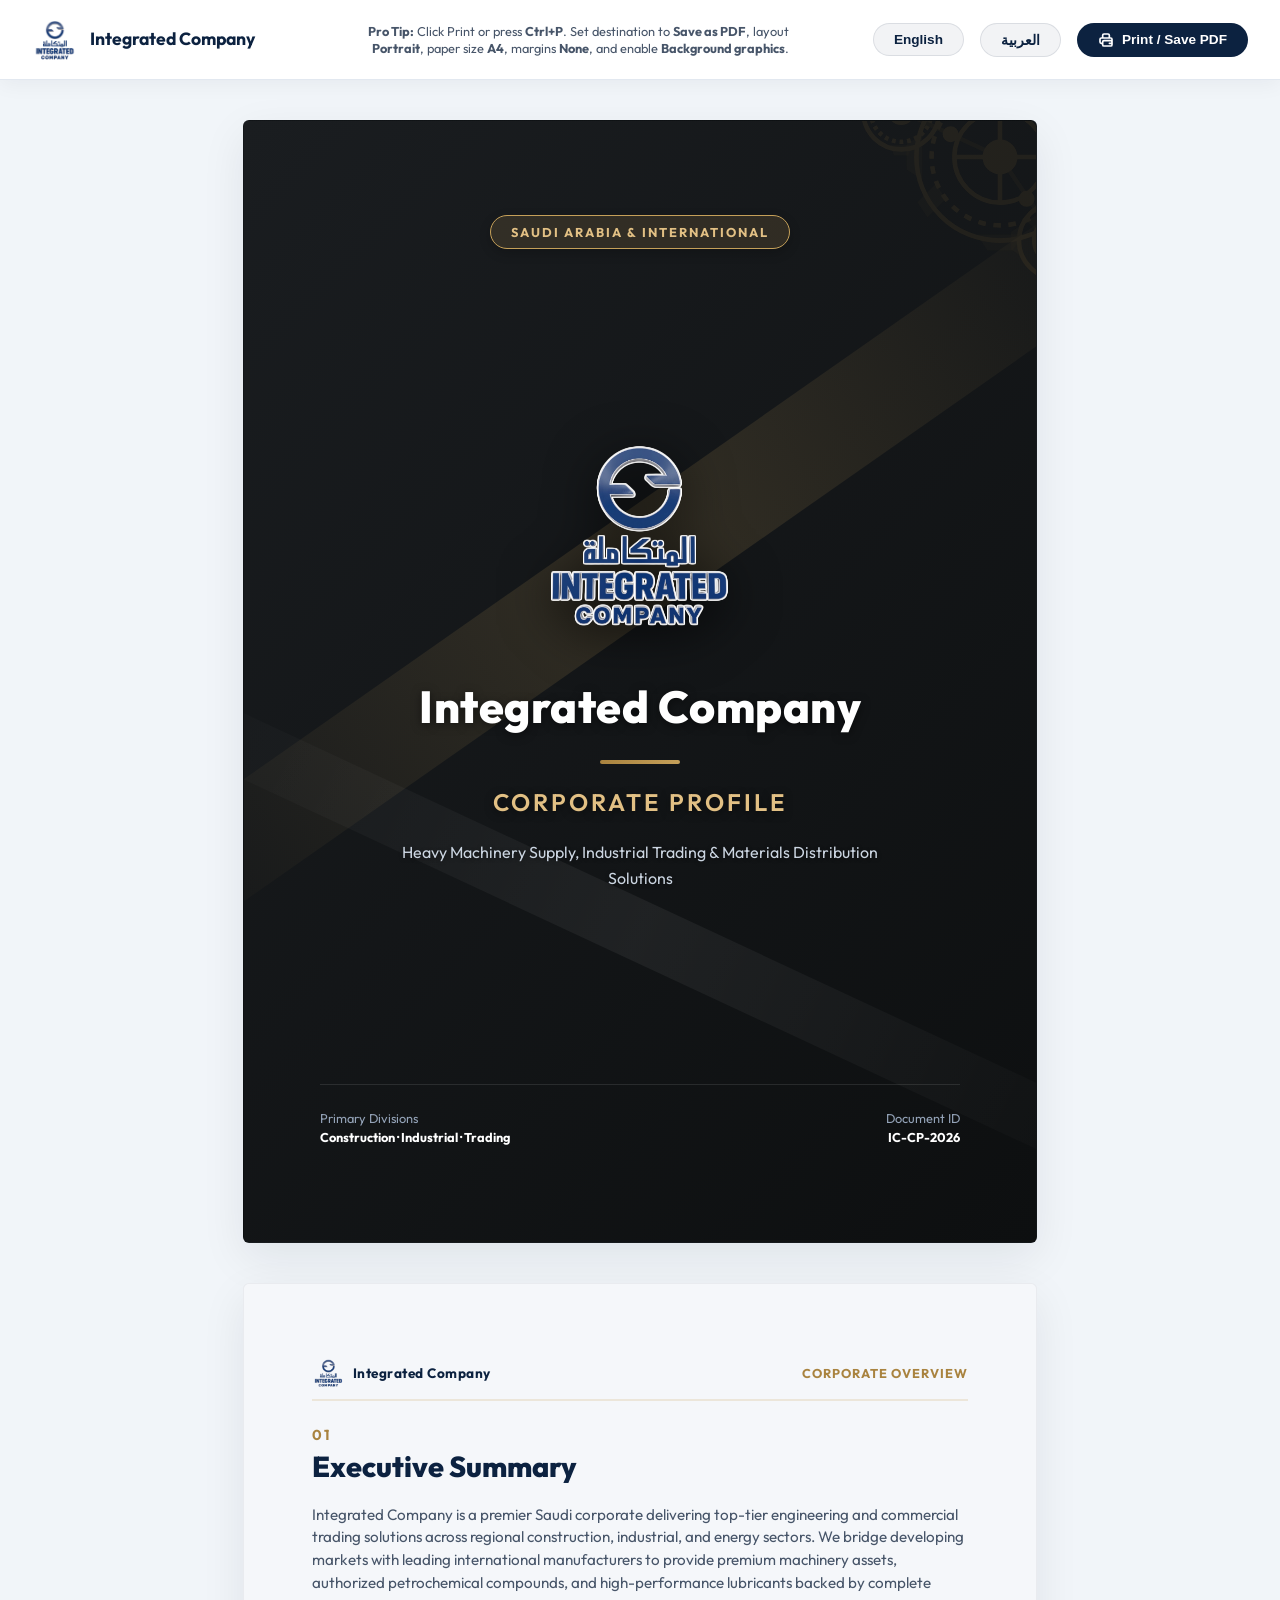
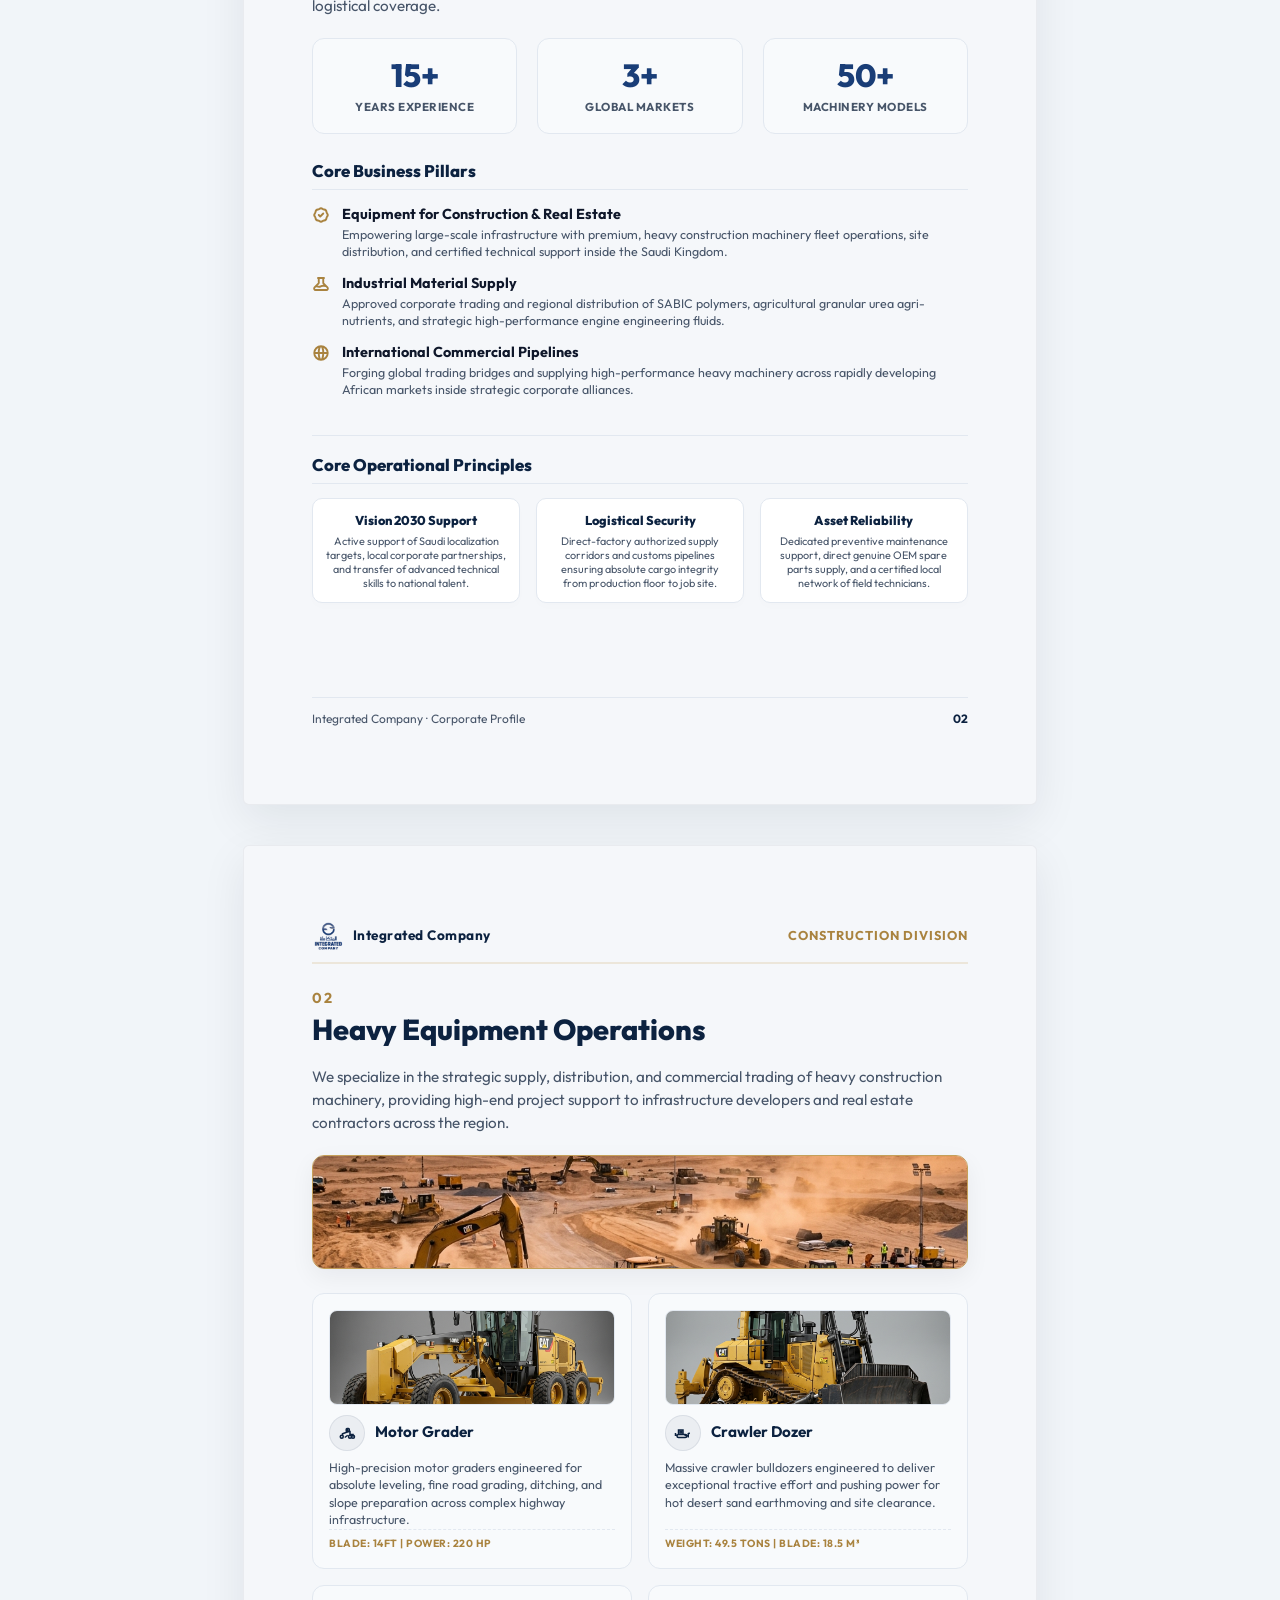
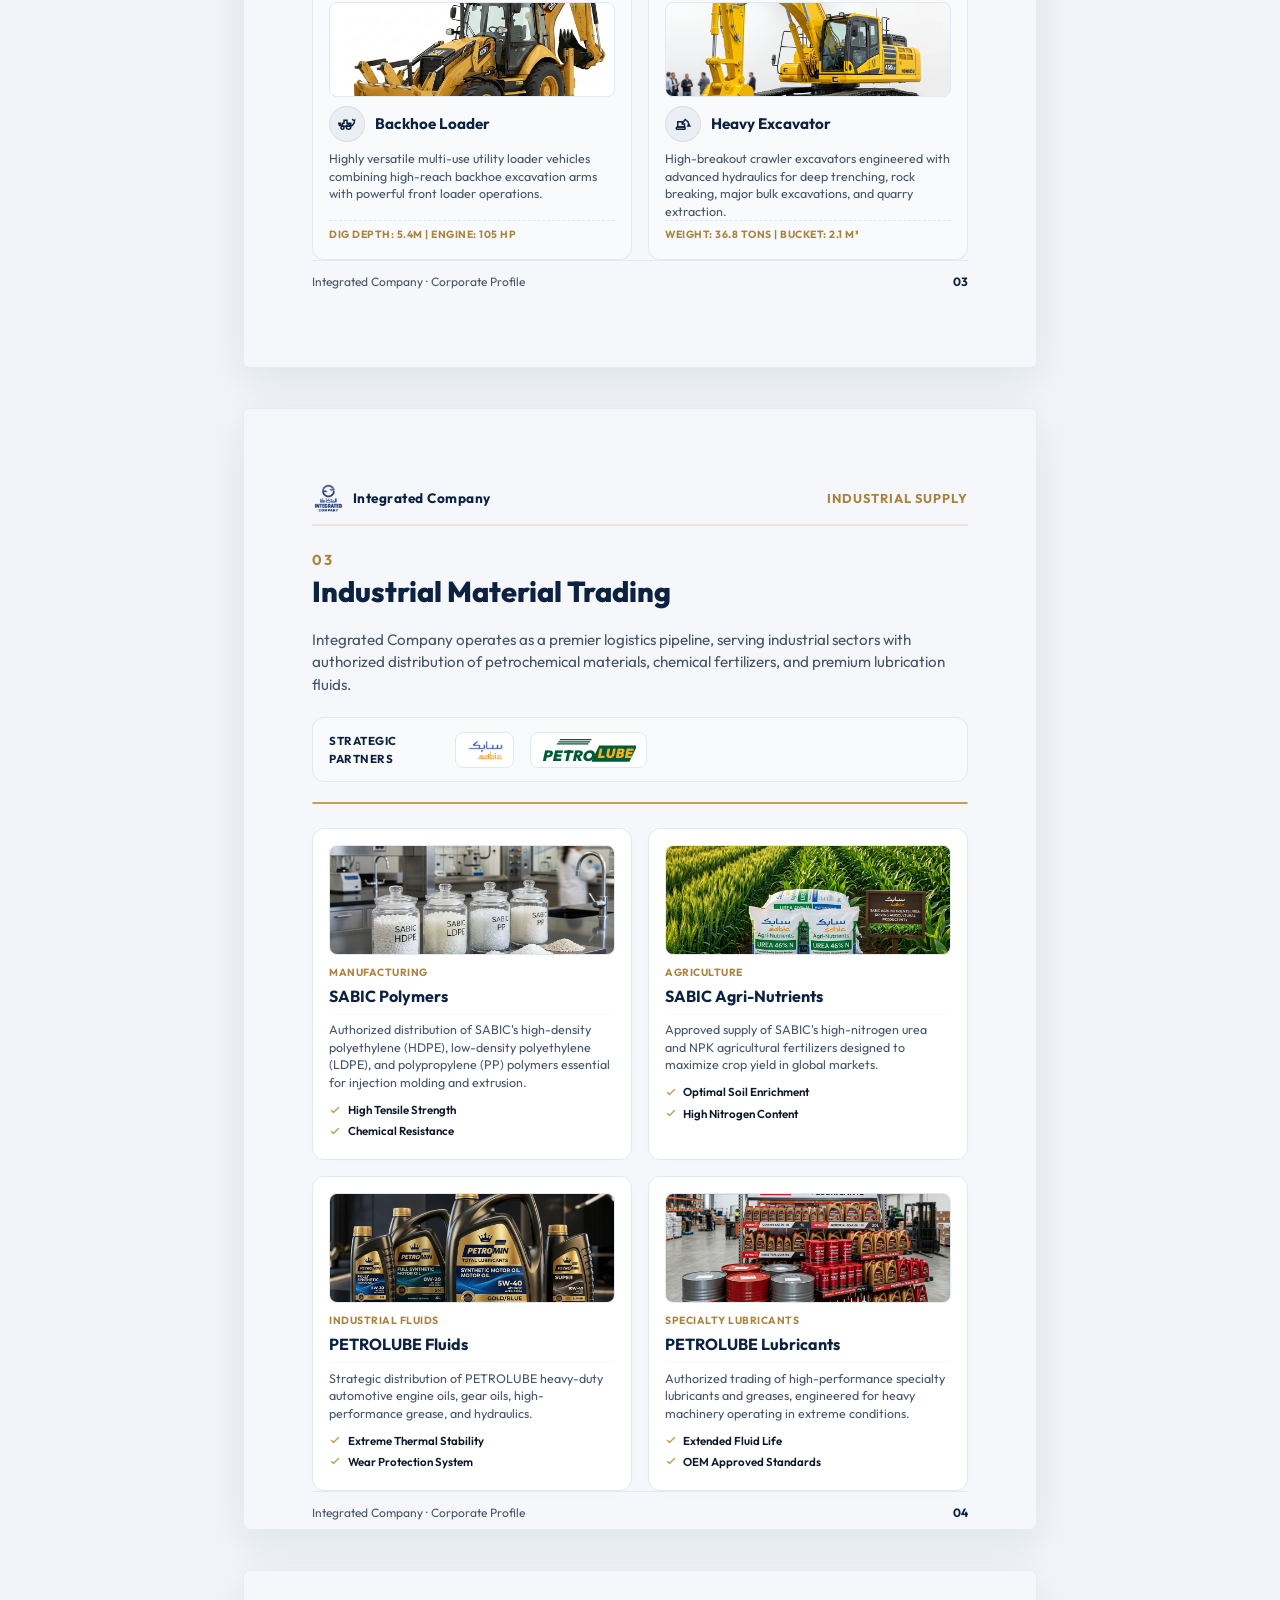
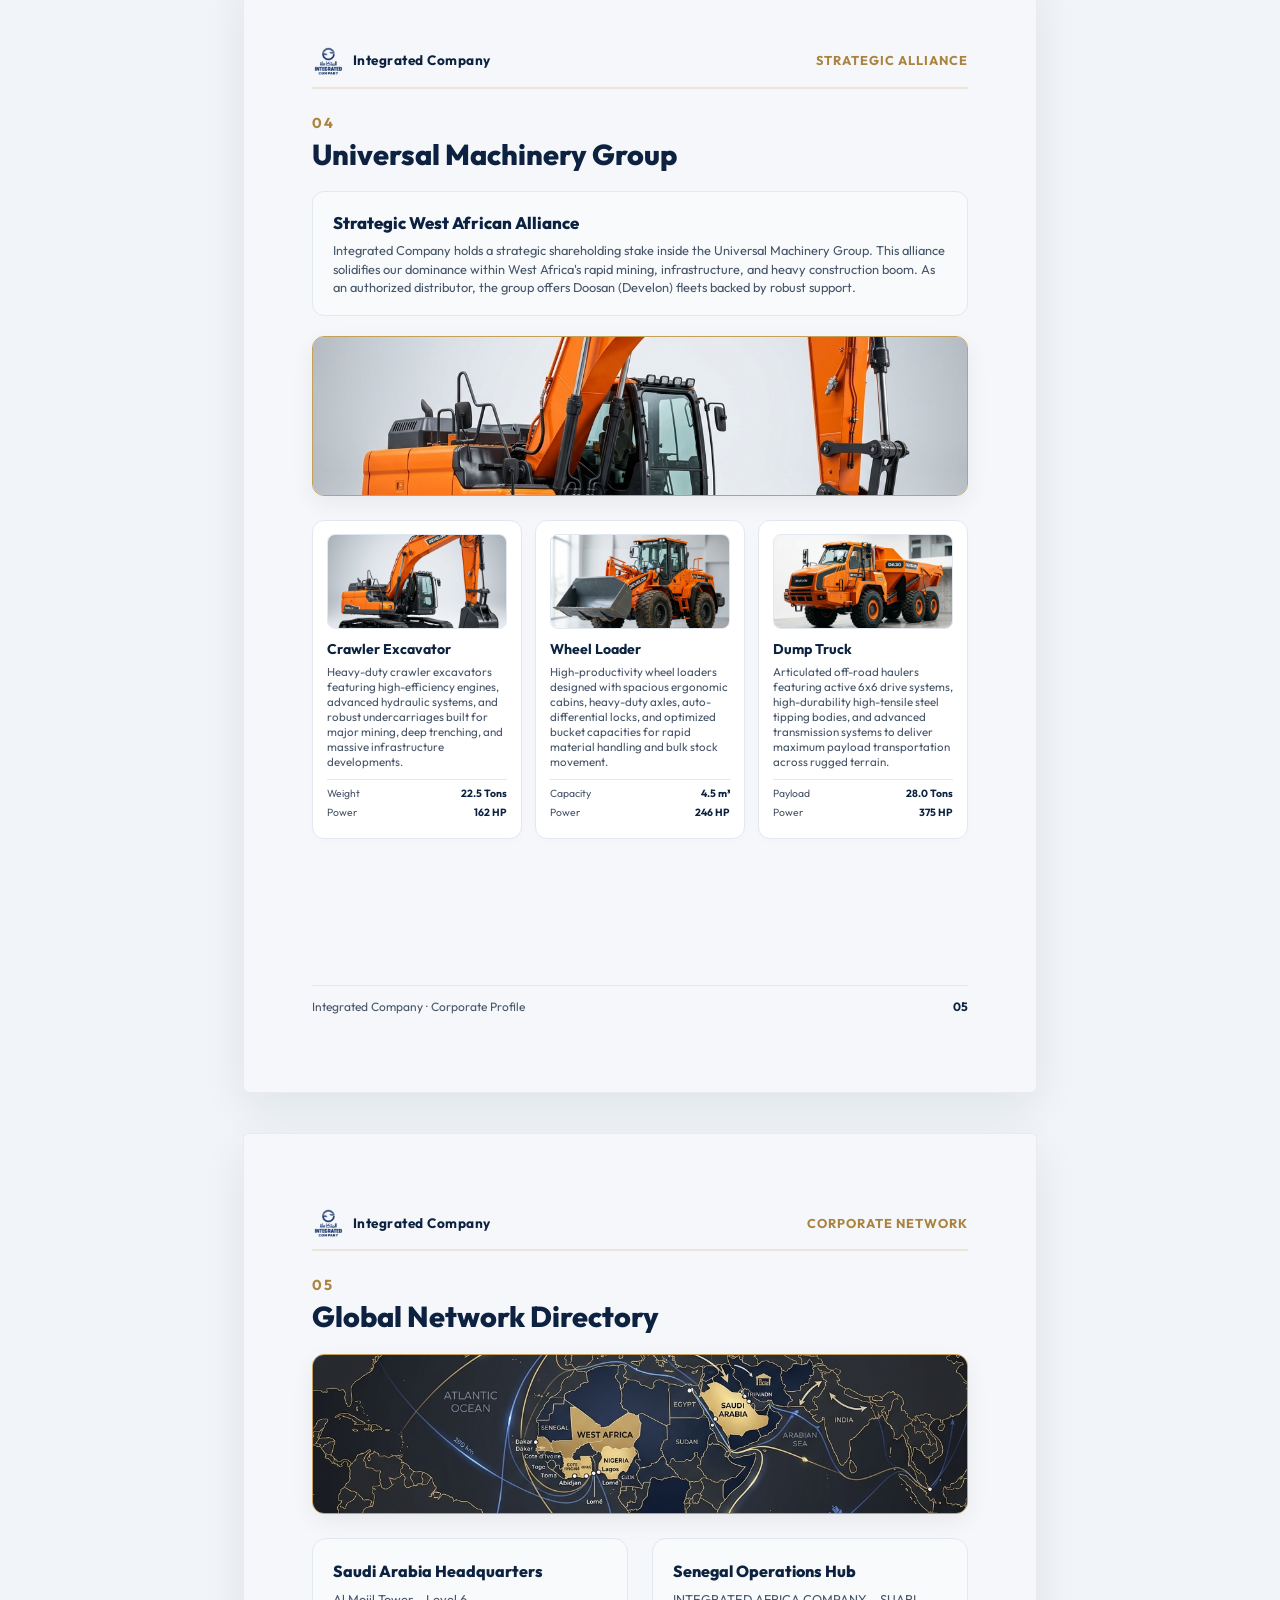
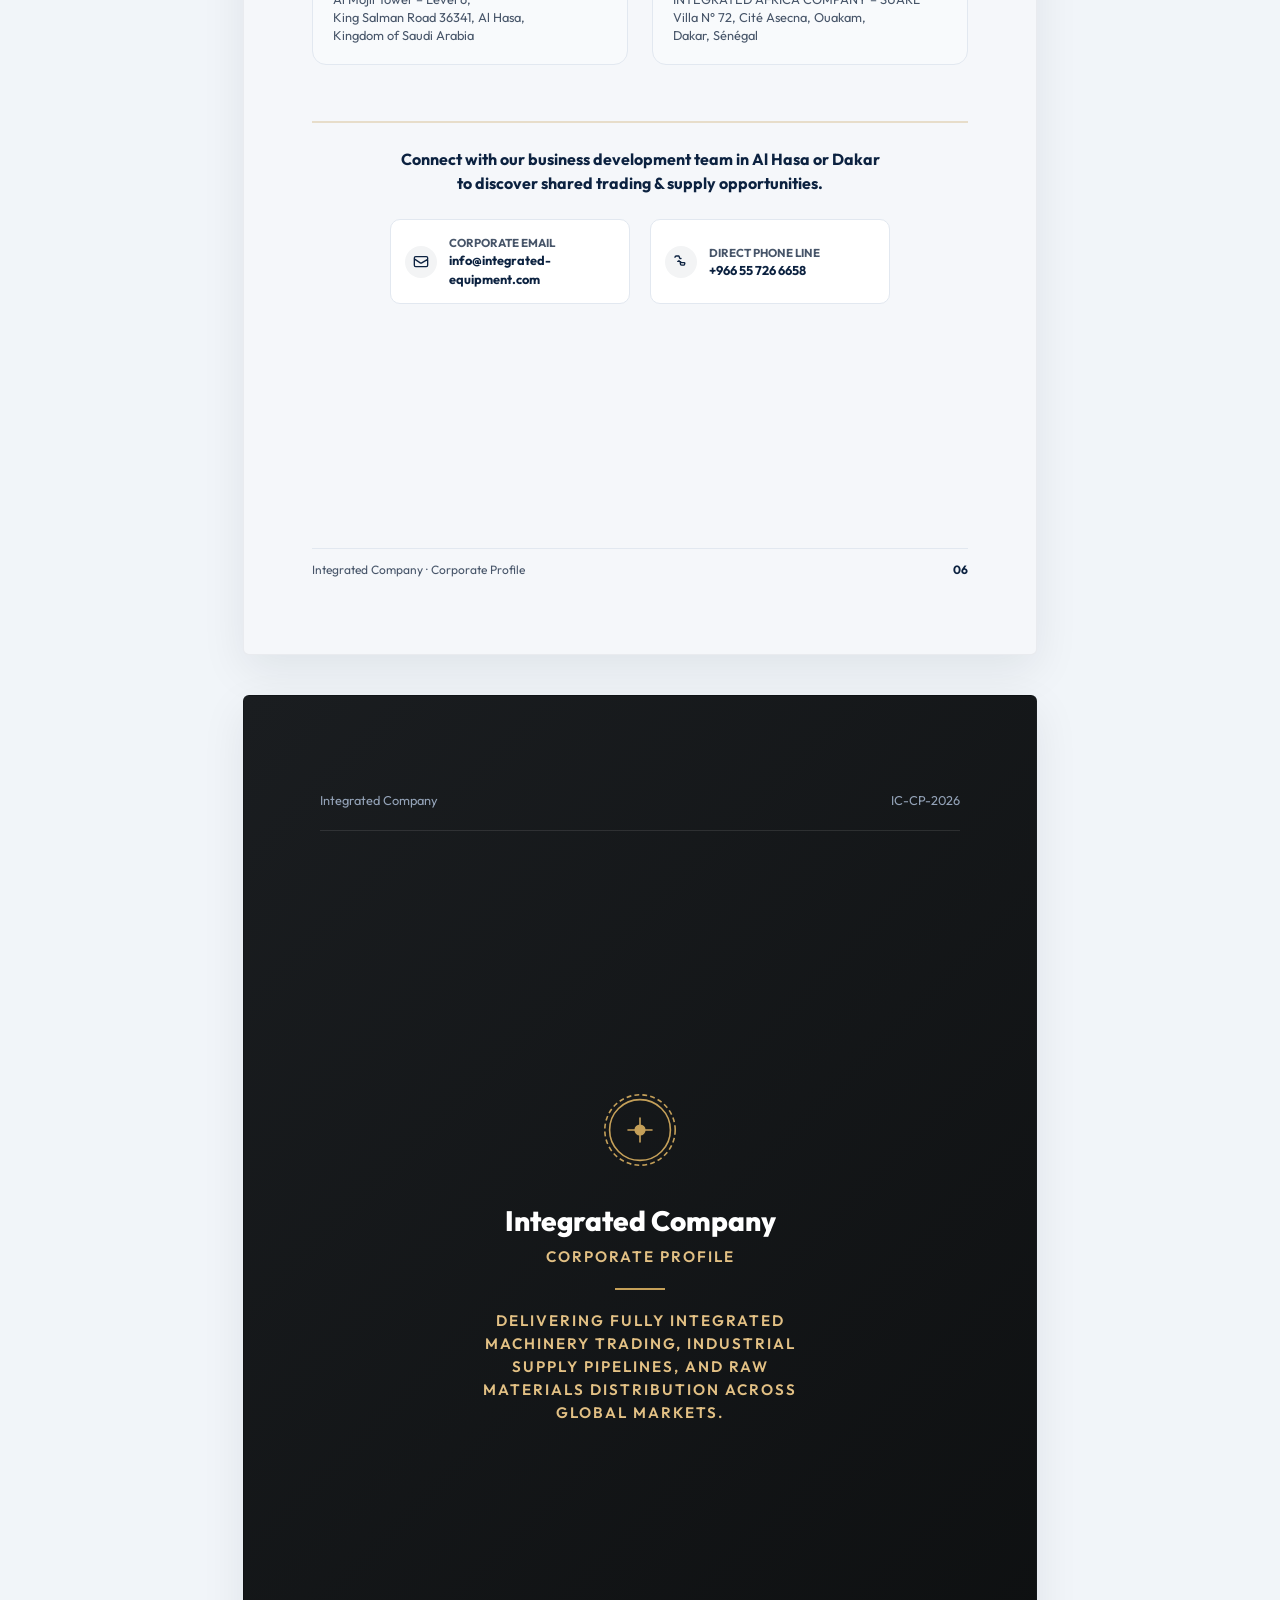
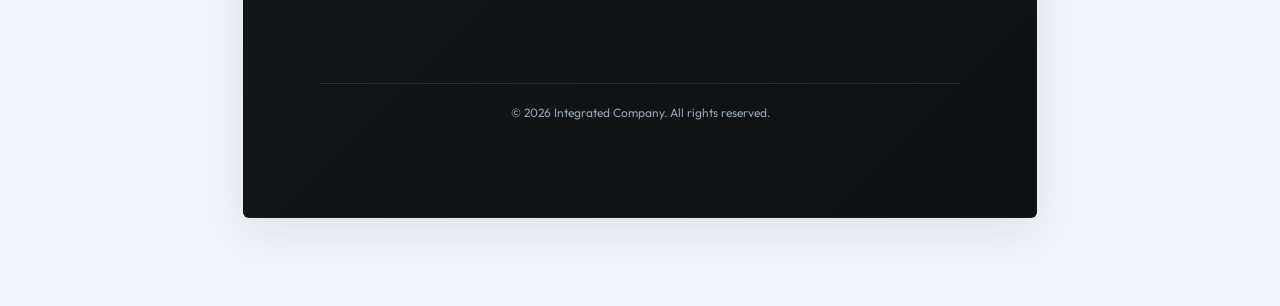
==== commit 898bc4fc: "style: replace duplicate excavator with backhoe, resolve SABIC polymers zoom crop, and add Petromin " ====
--- a/profile.html
+++ b/profile.html
@@ -1354,7 +1354,7 @@
         <!-- Backhoe -->
         <div class="equip-card">
           <div class="equip-card-photo">
-            <img src="devlon_backhoe.jpeg" alt="Backhoe Loader">
+            <img src="backhoe_loader.png" alt="Backhoe Loader">
           </div>
           <div class="equip-card-top">
             <div class="equip-icon">
@@ -1369,7 +1369,7 @@
         <!-- Excavator -->
         <div class="equip-card">
           <div class="equip-card-photo">
-            <img src="develon_excavator.png" alt="Heavy Excavator">
+            <img src="heavy_excavator.png" alt="Heavy Excavator">
           </div>
           <div class="equip-card-top">
             <div class="equip-icon">
@@ -1438,7 +1438,7 @@
         <!-- Polymers -->
         <div class="supply-card">
           <div class="supply-card-photo">
-            <img src="hdpe.png" alt="SABIC Polymers">
+            <img src="sabic_polymers.png" alt="SABIC Polymers">
           </div>
           <span class="supply-tag" id="s3-tg1">Manufacturing</span>
           <h4 id="s3-sp1-head">SABIC Polymers</h4>
@@ -1452,7 +1452,7 @@
         <!-- Agri-Nutrients -->
         <div class="supply-card">
           <div class="supply-card-photo">
-            <img src="sabic_products.png" alt="SABIC Agri-Nutrients">
+            <img src="sabic_fertilizer.png" alt="SABIC Agri-Nutrients">
           </div>
           <span class="supply-tag" id="s3-tg2">Agriculture</span>
           <h4 id="s3-sp2-head">SABIC Agri-Nutrients</h4>
@@ -1466,7 +1466,7 @@
         <!-- Engine Oils -->
         <div class="supply-card">
           <div class="supply-card-photo">
-            <img src="petrolube_products.png" alt="PETROLUBE Engine Oils">
+            <img src="petromin_oils.png" alt="PETROLUBE Engine Oils">
           </div>
           <span class="supply-tag" id="s3-tg3">Industrial Fluids</span>
           <h4 id="s3-sp3-head">PETROLUBE Fluids</h4>
@@ -1480,7 +1480,7 @@
         <!-- Industrial Lubricants -->
         <div class="supply-card">
           <div class="supply-card-photo">
-            <img src="petrolube_products.png" alt="PETROLUBE Industrial Lubricants">
+            <img src="petromin_industrial.png" alt="PETROLUBE Industrial Lubricants">
           </div>
           <span class="supply-tag" id="s3-tg4">Specialty Lubricants</span>
           <h4 id="s3-sp4-head">PETROLUBE Lubricants</h4>
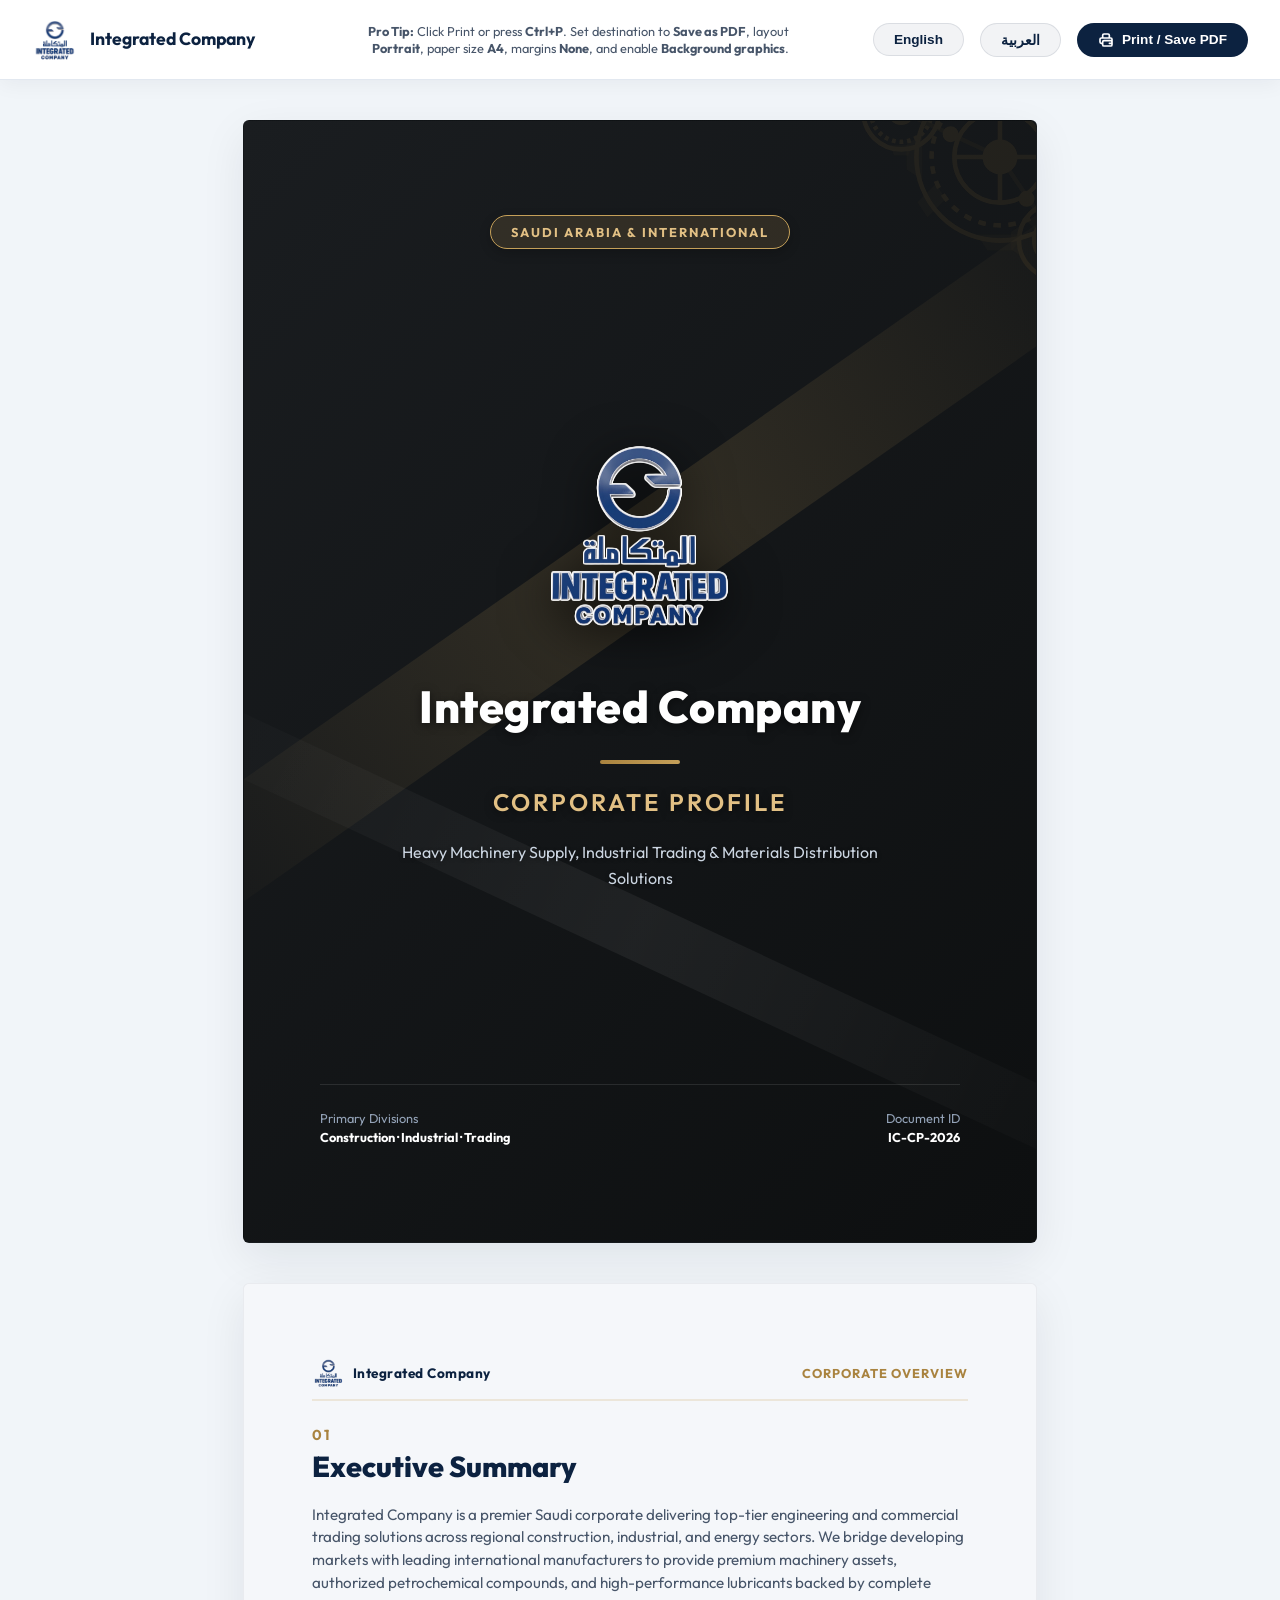
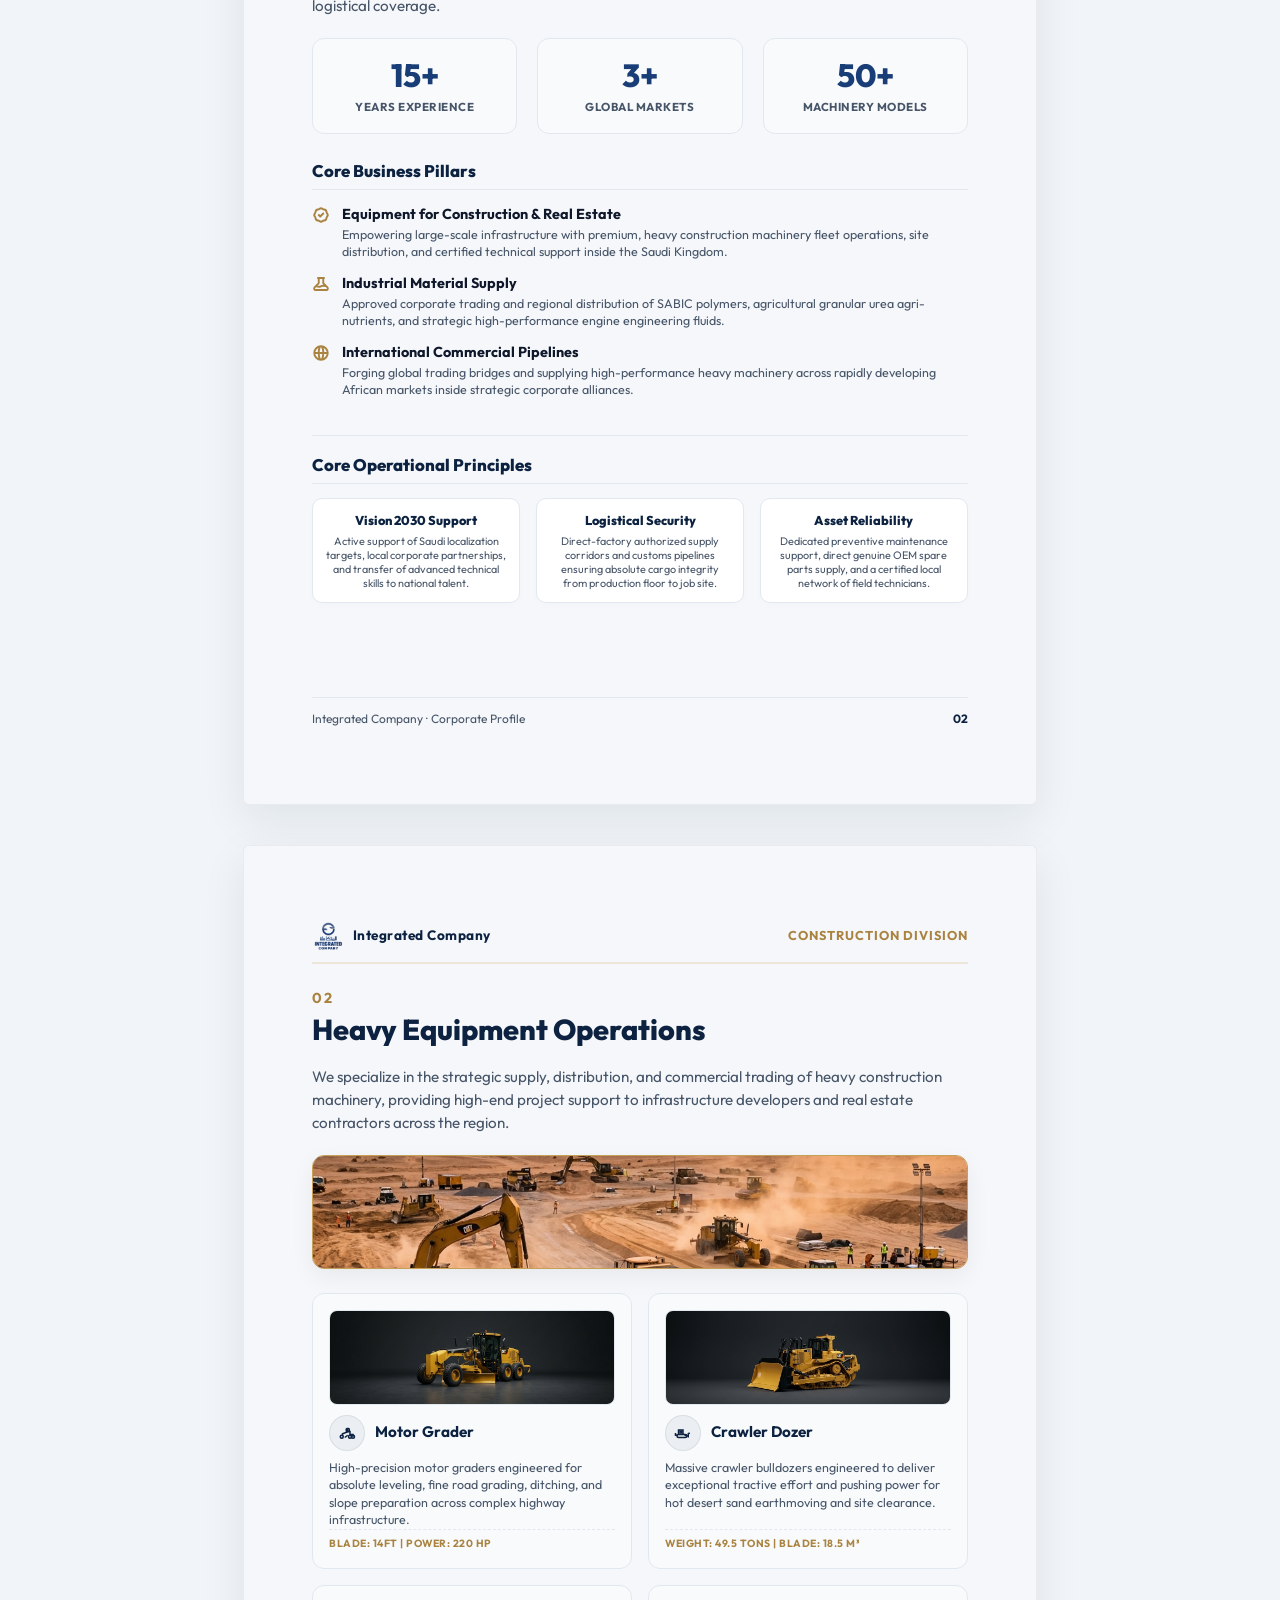
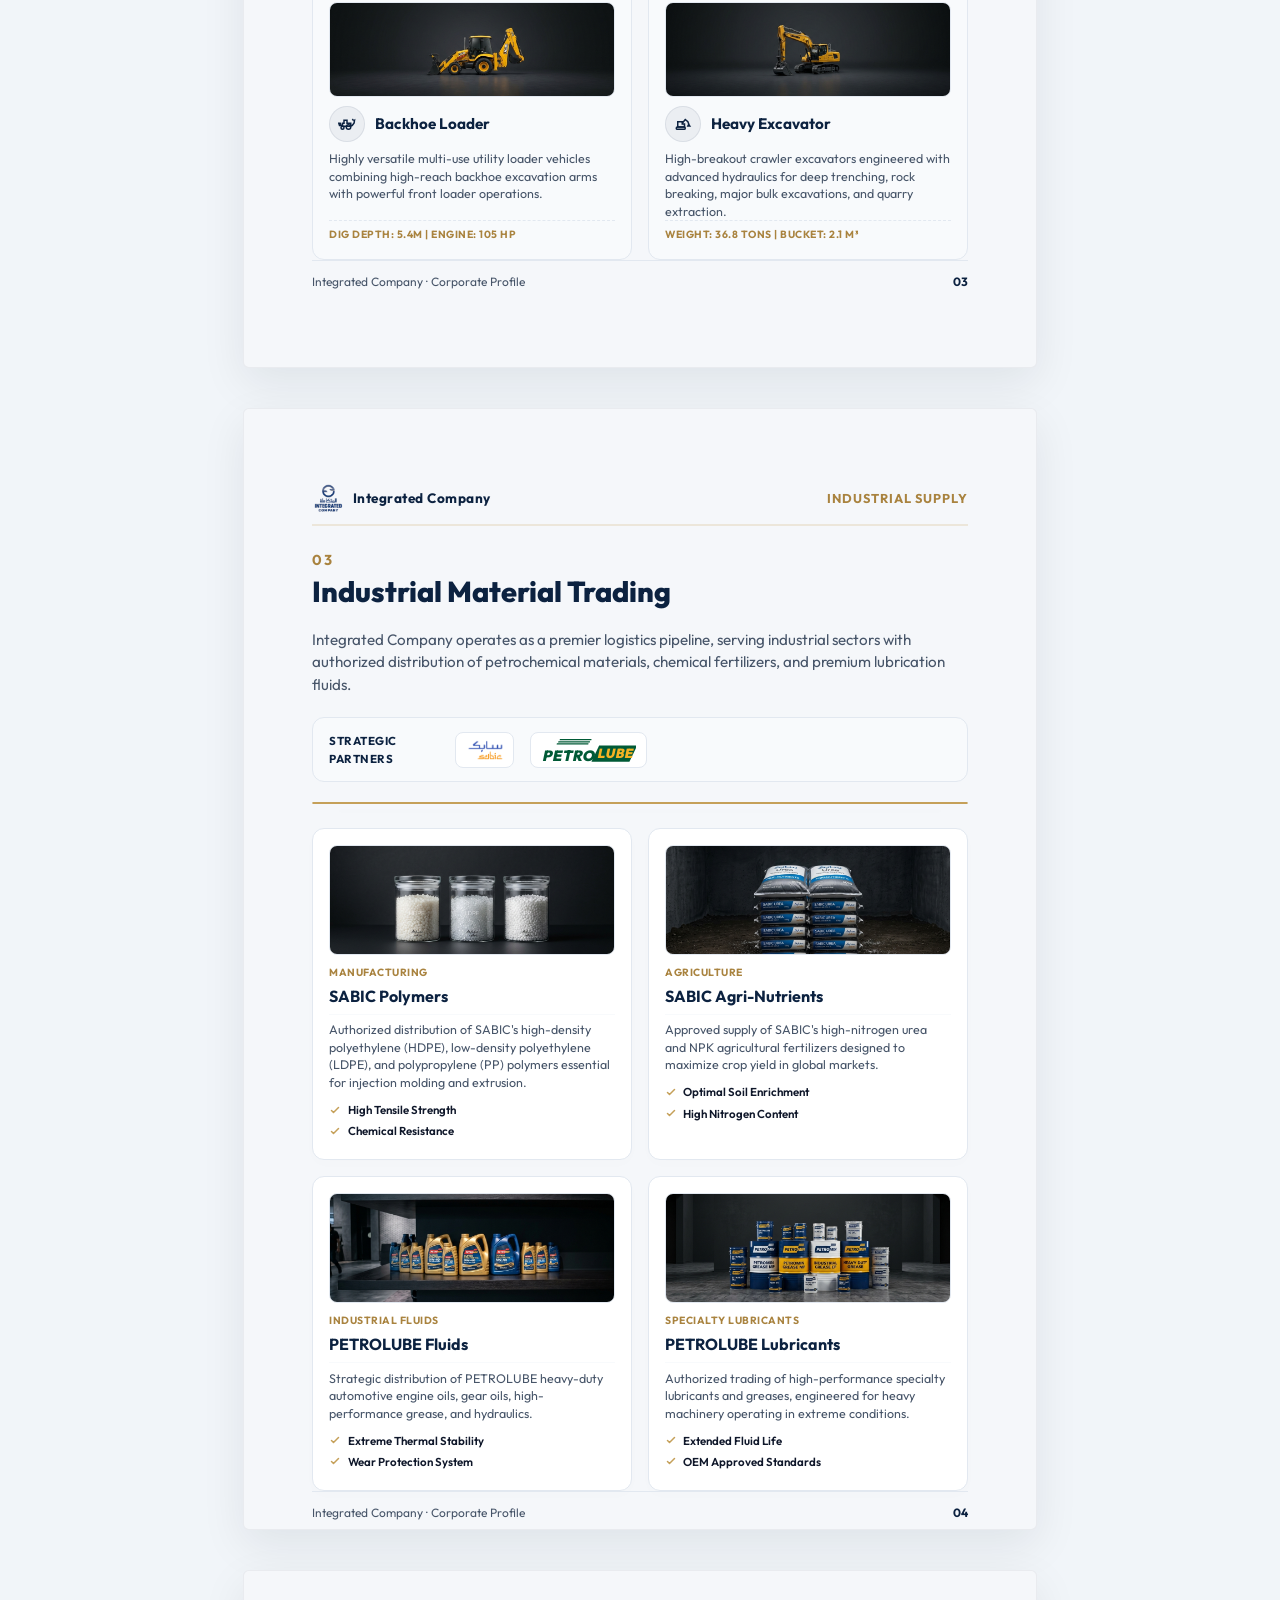
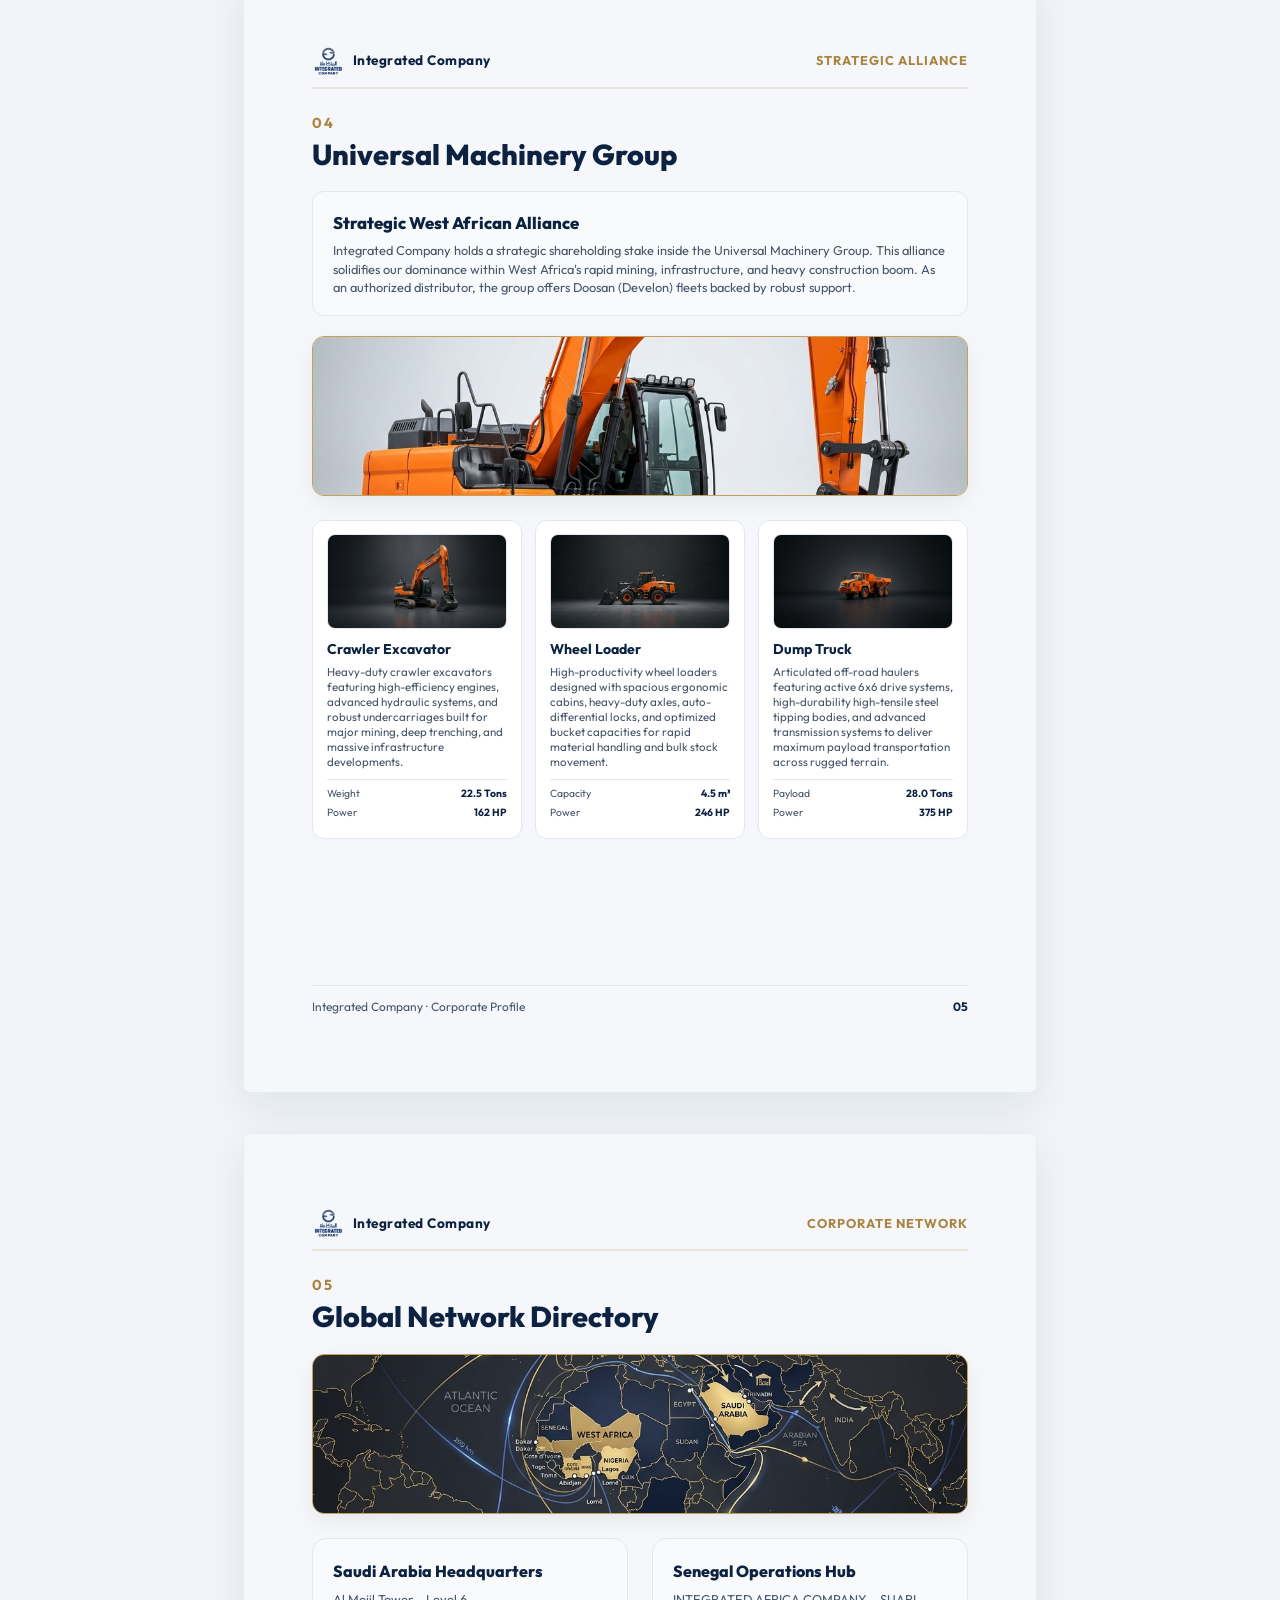
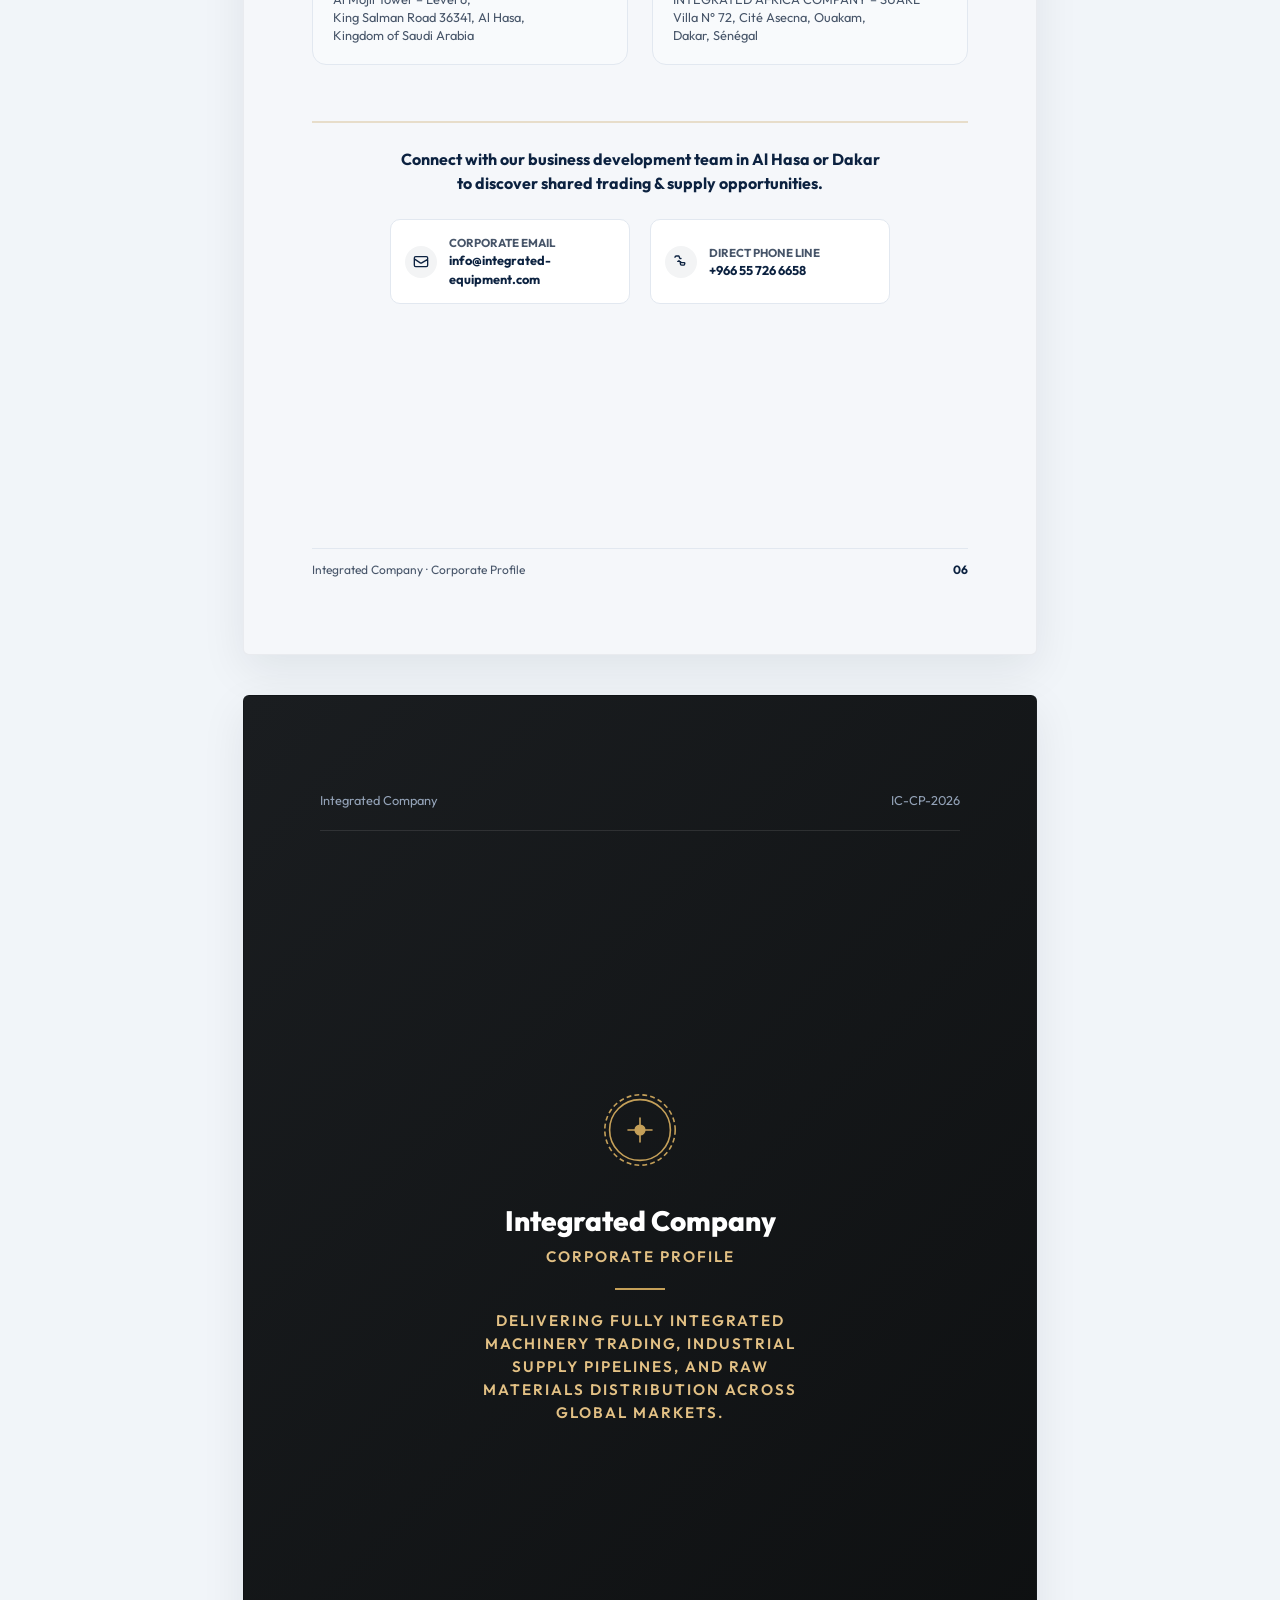
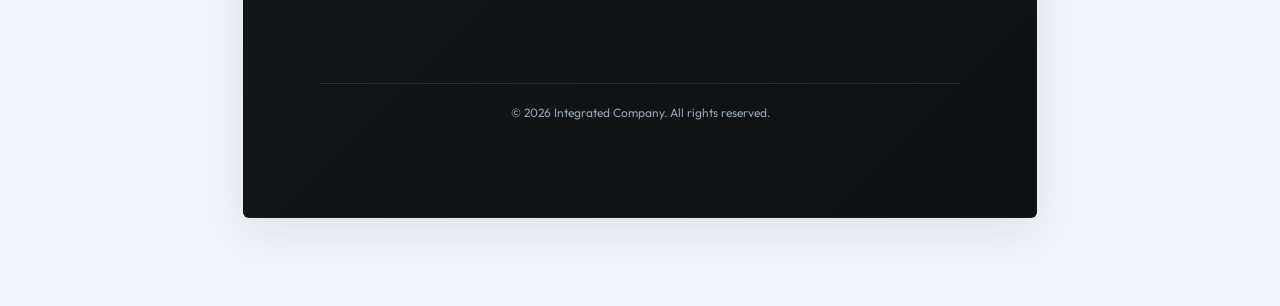
==== commit f52ef054: "perf: decouple window.print() using setTimeout to resolve synchronous INP main-thread blocking issue" ====
--- a/profile.html
+++ b/profile.html
@@ -1126,7 +1126,7 @@
       <button class="btn-action btn-lang" id="lang-switch-ar">العربية</button>
       
       <!-- Print PDF Trigger -->
-      <button class="btn-action btn-print" onclick="window.print()">
+      <button class="btn-action btn-print" onclick="setTimeout(() => window.print(), 150)">
         <svg xmlns="http://www.w3.org/2000/svg" width="16" height="16" fill="none" viewBox="0 0 24 24" stroke="currentColor" stroke-width="2.5"><path stroke-linecap="round" stroke-linejoin="round" d="M17 17h2a2 2 0 002-2v-4a2 2 0 00-2-2H5a2 2 0 00-2 2v4a2 2 0 002 2h2m2 4h10a2 2 0 002-2v-4a2 2 0 00-2-2H9a2 2 0 00-2 2v4a2 2 0 002 2zm8-12V5a2 2 0 00-2-2H9a2 2 0 00-2 2v4h10z"/></svg>
         <span id="label-btn-print">Print / Save PDF</span>
       </button>
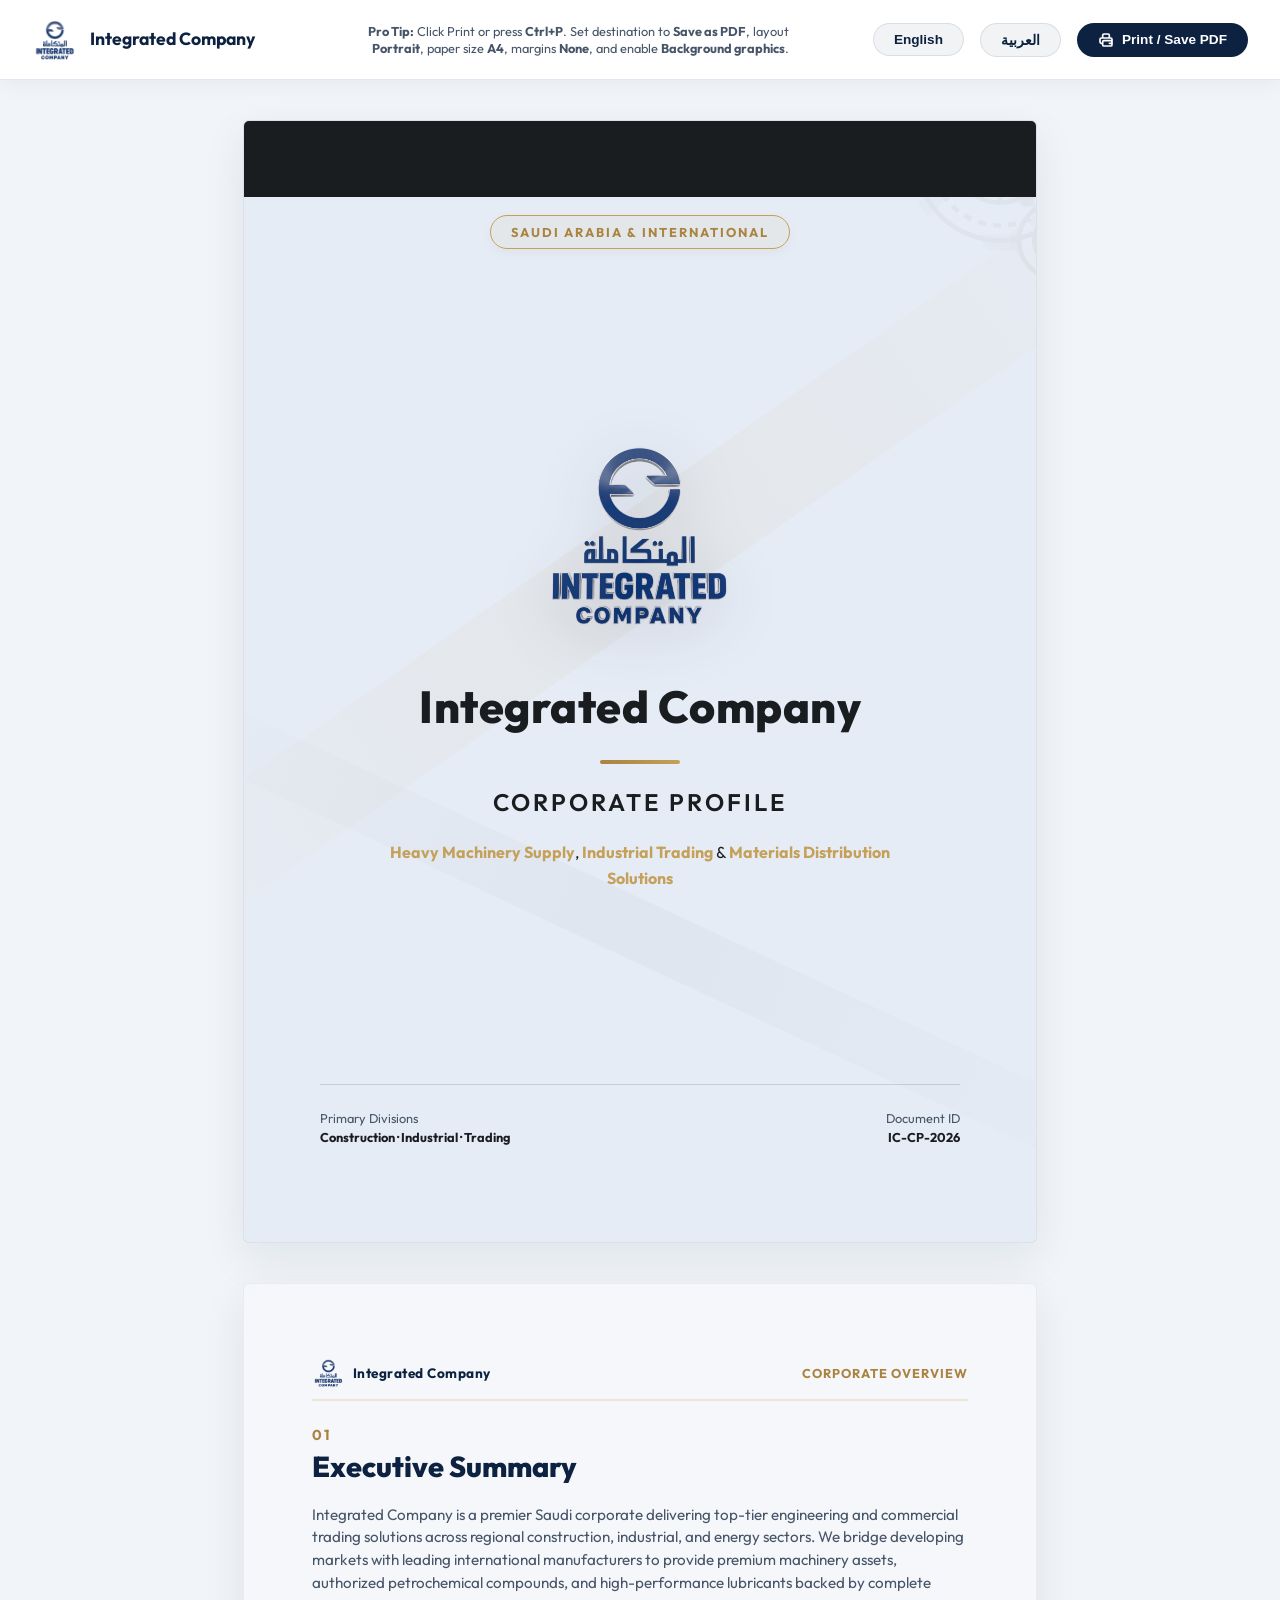
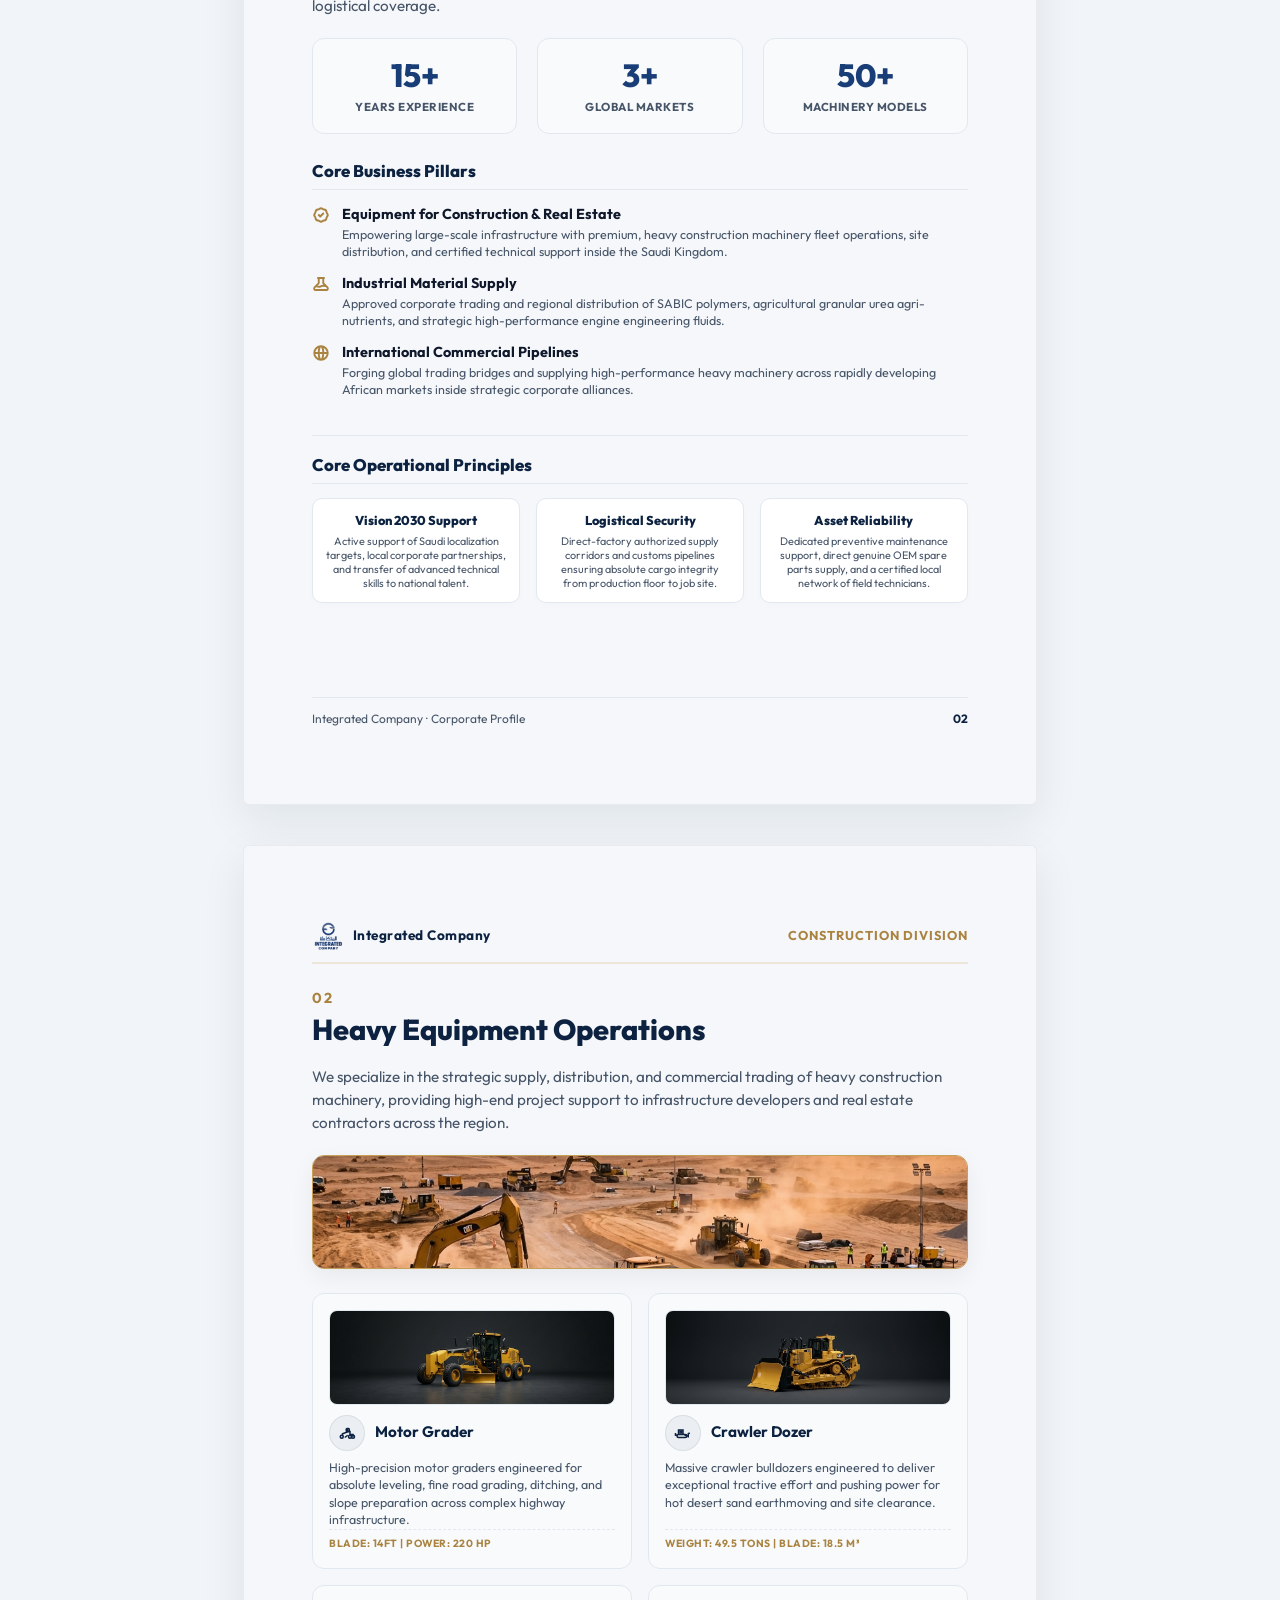
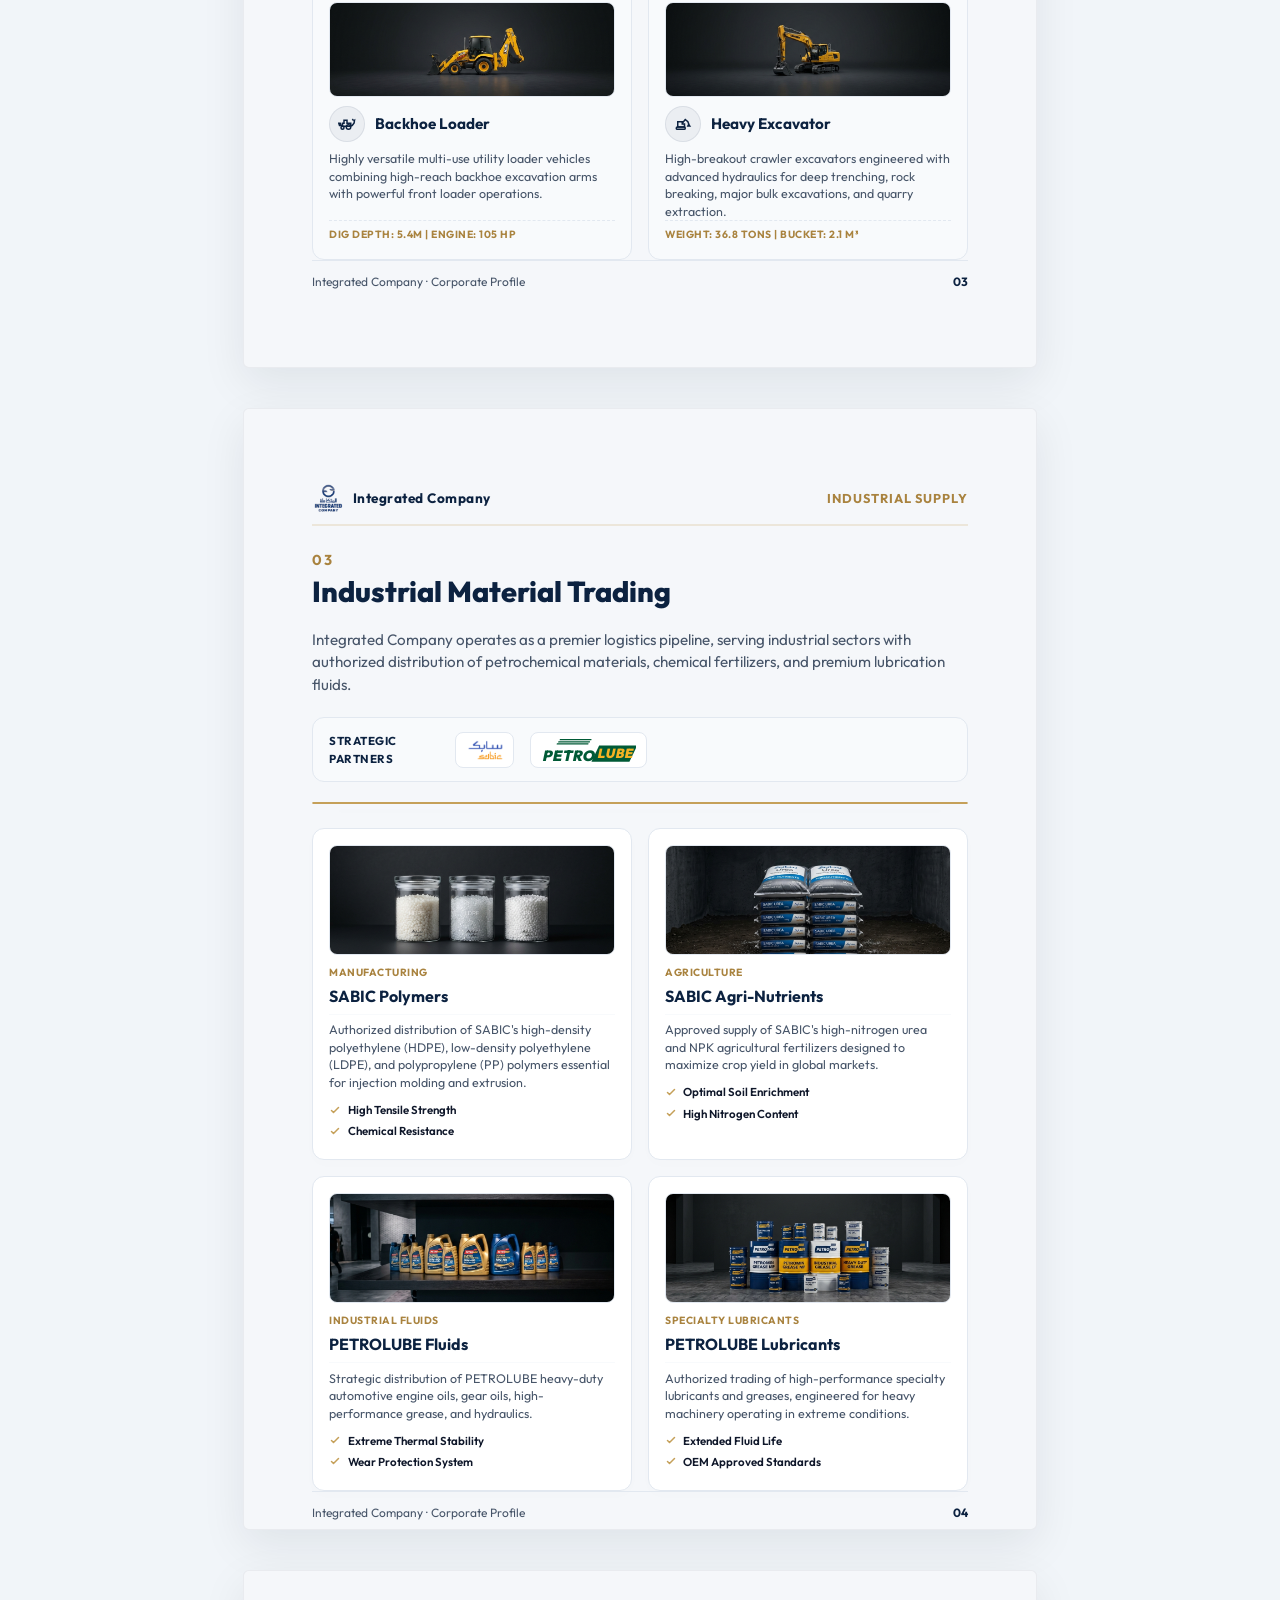
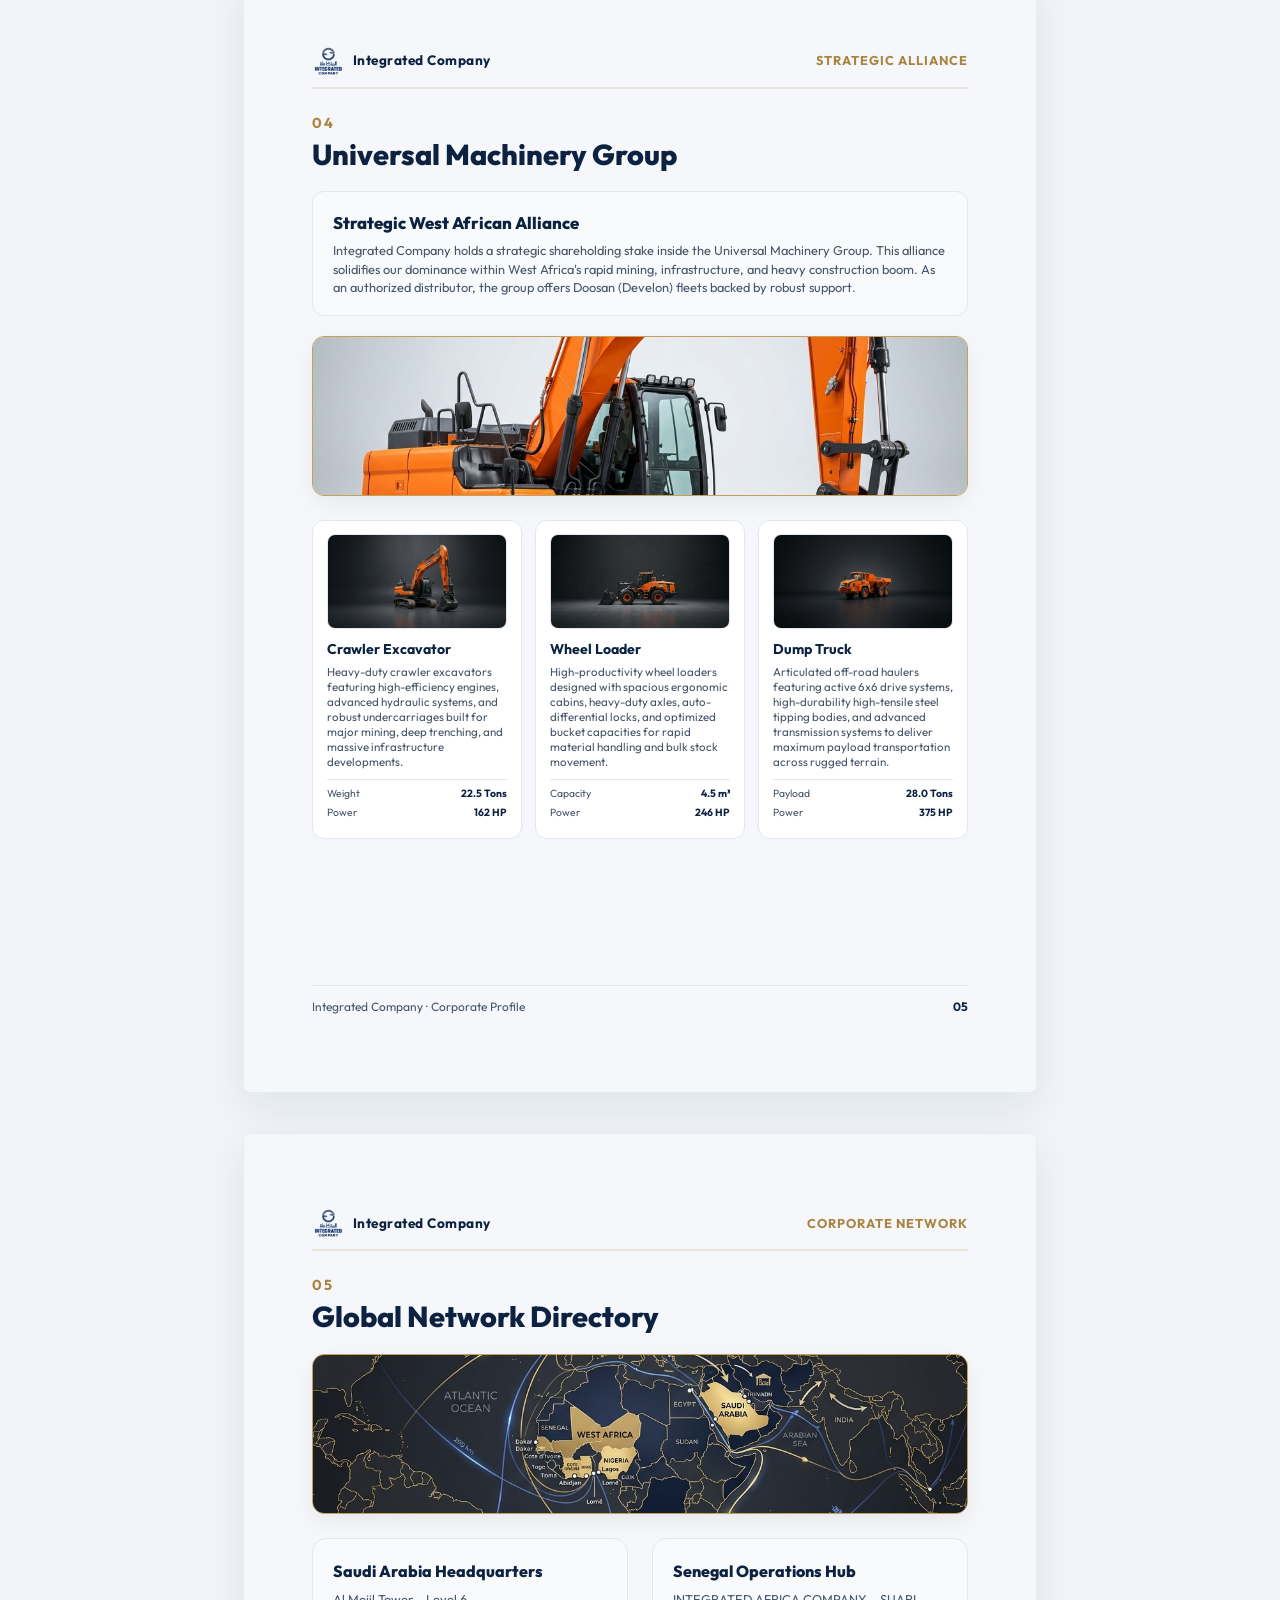
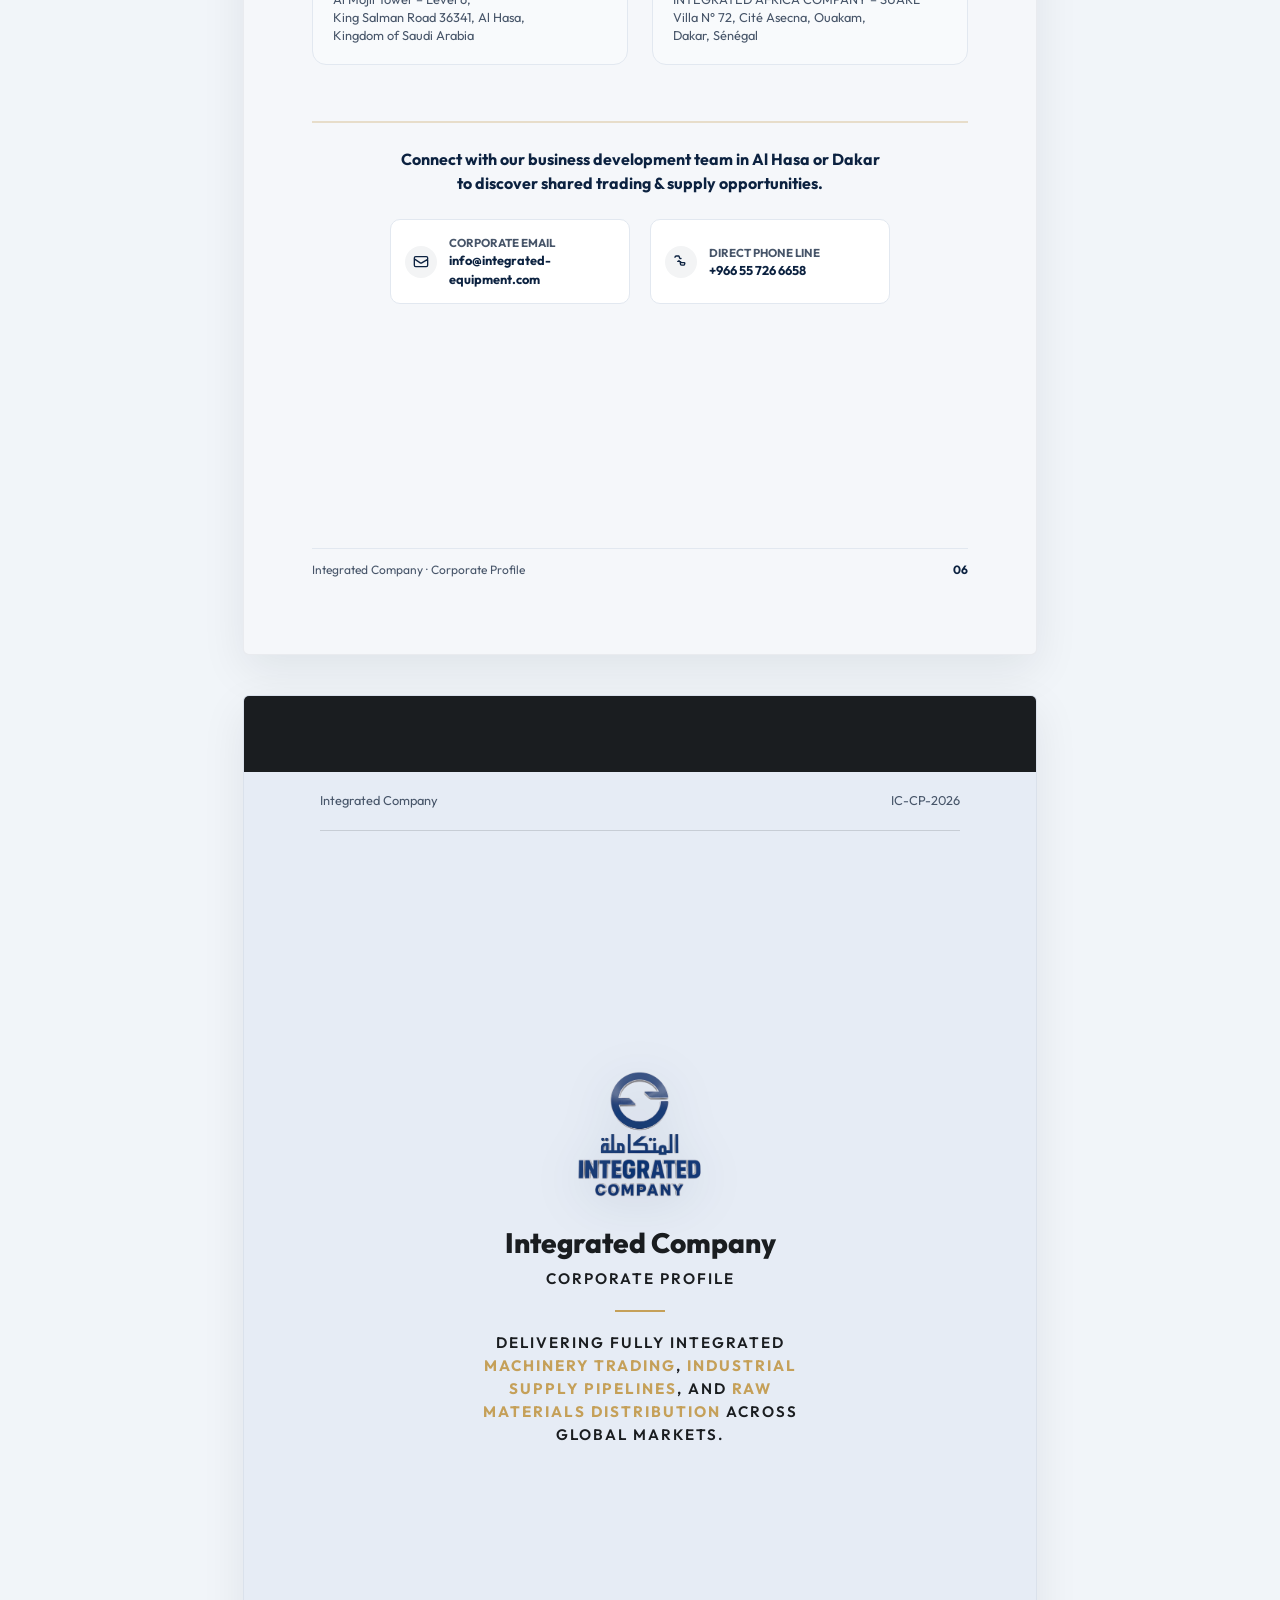
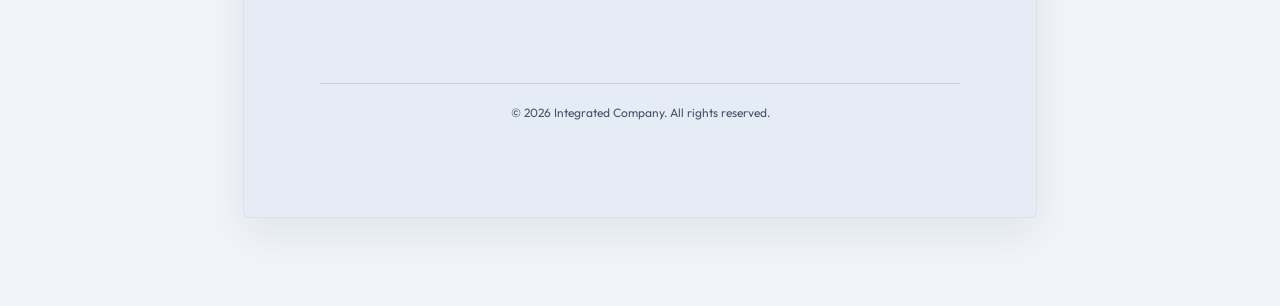
==== commit fce0d6a9: "style: redesign front and back cover of profile.html with premium light theme and top accents" ====
--- a/profile.html
+++ b/profile.html
@@ -216,11 +216,27 @@
 
     /* ==================== PAGE 1: FRONT COVER ==================== */
     .cover-page {
-      background: linear-gradient(135deg, #1A1D20 0%, #0d0f10 100%);
+      background: #E6ECF5;
       padding: 0;
-      color: #ffffff;
+      color: #1A1D20;
       justify-content: center;
       align-items: center;
+      position: relative;
+    }
+
+    .cover-top-accent {
+      background: #1A1D20;
+      height: 20mm;
+      width: 100%;
+      position: absolute;
+      top: 0;
+      left: 0;
+      z-index: 5;
+    }
+
+    .cover-gold-highlight {
+      color: #c5a059;
+      font-weight: 700;
     }
 
     .cover-body {
@@ -241,7 +257,7 @@
       position: absolute;
       width: 150%;
       height: 100px;
-      background: linear-gradient(90deg, transparent, rgba(197, 160, 89, 0.18), transparent);
+      background: linear-gradient(90deg, transparent, rgba(197, 160, 89, 0.08), transparent);
       top: 35%;
       left: -25%;
       transform: rotate(-35deg);
@@ -253,7 +269,7 @@
       position: absolute;
       width: 150%;
       height: 60px;
-      background: linear-gradient(90deg, transparent, rgba(255, 255, 255, 0.06), transparent);
+      background: linear-gradient(90deg, transparent, rgba(12, 34, 64, 0.03), transparent);
       bottom: 25%;
       right: -25%;
       transform: rotate(25deg);
@@ -266,24 +282,25 @@
       right: -40px;
       width: 380px;
       height: 380px;
-      opacity: 0.1;
-      color: var(--color-accent-gold-dark);
+      opacity: 0.04;
+      color: #1A1D20;
       pointer-events: none;
       z-index: 1;
     }
 
     .cover-badge-top {
       border: 1px solid var(--color-accent-gold);
-      background: rgba(197, 160, 89, 0.15);
+      background: rgba(197, 160, 89, 0.08);
       padding: 0.4rem 1.25rem;
       border-radius: 50px;
       font-size: 0.8rem;
       font-weight: 700;
-      color: var(--color-accent-gold-light);
+      color: var(--color-accent-gold-dark);
       text-transform: uppercase;
       letter-spacing: 2px;
       text-align: center;
-      box-shadow: 0 4px 12px rgba(0, 0, 0, 0.2);
+      box-shadow: 0 4px 12px rgba(12, 34, 64, 0.04);
+      z-index: 10;
     }
 
     .cover-center {
@@ -306,22 +323,16 @@
     .cover-logo-box img {
       height: 185px; /* Integrated bigger logo size */
       width: auto;
-      /* Pixel-perfect white/silver 1px outline to replicate user's reference image exactly */
-      filter: drop-shadow(1px 0 0 rgba(255, 255, 255, 0.9)) 
-              drop-shadow(-1px 0 0 rgba(255, 255, 255, 0.9)) 
-              drop-shadow(0 1px 0 rgba(255, 255, 255, 0.9)) 
-              drop-shadow(0 -1px 0 rgba(255, 255, 255, 0.9))
-              drop-shadow(0 10px 25px rgba(0, 0, 0, 0.7));
+      filter: drop-shadow(0 12px 30px rgba(12, 34, 64, 0.15));
       display: block;
     }
 
     .cover-title-brand {
       font-size: 2.8rem;
       font-weight: 800;
-      color: #ffffff;
+      color: #1A1D20;
       margin-bottom: 0.5rem;
       letter-spacing: 0.5px;
-      text-shadow: 0 2px 10px rgba(0,0,0,0.5);
     }
 
     .cover-divider {
@@ -335,21 +346,19 @@
     .cover-subtitle {
       font-size: 1.5rem;
       font-weight: 600;
-      color: var(--color-accent-gold-light);
+      color: #1A1D20;
       text-transform: uppercase;
       letter-spacing: 3px;
       margin-bottom: 1.25rem;
-      text-shadow: 0 2px 8px rgba(0,0,0,0.5);
     }
 
     .cover-tagline {
       font-size: 1rem;
-      color: #cbd5e1;
+      color: #1A1D20;
       max-width: 520px;
       margin: 0 auto;
       line-height: 1.6;
       font-weight: 400;
-      text-shadow: 0 1px 4px rgba(0,0,0,0.4);
     }
 
     .cover-bottom {
@@ -357,10 +366,10 @@
       display: flex;
       justify-content: space-between;
       align-items: flex-end;
-      border-top: 1px solid rgba(255, 255, 255, 0.1);
+      border-top: 1px solid rgba(26, 29, 32, 0.15);
       padding-top: 1.5rem;
       font-size: 0.8rem;
-      color: #94a3b8;
+      color: #475569;
       z-index: 10;
     }
 
@@ -379,7 +388,7 @@
 
     .cover-meta-val {
       font-weight: 700;
-      color: #ffffff;
+      color: #1A1D20;
     }
 
     /* ==================== CONTENT LAYOUT ELEMENTS ==================== */
@@ -831,11 +840,12 @@
 
     /* Back Cover Styling */
     .back-cover-page {
-      background: linear-gradient(135deg, #1A1D20 0%, #0d0f10 100%);
+      background: #E6ECF5;
       padding: 0;
-      color: #ffffff;
+      color: #1A1D20;
       justify-content: center;
       align-items: center;
+      position: relative;
     }
 
     .back-cover-body {
@@ -848,42 +858,47 @@
       align-items: center;
       text-align: center;
       position: relative;
+      overflow: hidden;
     }
 
     .back-top {
       width: 100%;
       display: flex;
       justify-content: space-between;
-      border-bottom: 1px solid rgba(255, 255, 255, 0.1);
+      border-bottom: 1px solid rgba(26, 29, 32, 0.15);
       padding-bottom: 1.25rem;
       font-size: 0.8rem;
-      color: #94a3b8;
+      color: #475569;
+      z-index: 10;
     }
 
     .back-center {
       margin: auto 0;
-    }
-
-    .back-emblem {
+      z-index: 10;
+    }
+
+    .back-logo-box {
       margin-bottom: 1.5rem;
     }
 
-    .back-emblem svg {
-      width: 80px;
-      height: 80px;
-      color: var(--color-accent-gold);
+    .back-logo-box img {
+      height: 130px;
+      width: auto;
+      filter: drop-shadow(0 10px 25px rgba(12, 34, 64, 0.12));
+      display: block;
+      margin: 0 auto;
     }
 
     .back-center h3 {
       font-size: 1.75rem;
       font-weight: 800;
-      color: #ffffff;
+      color: #1A1D20;
       margin-bottom: 0.25rem;
     }
 
     .back-center p {
       font-size: 0.95rem;
-      color: var(--color-accent-gold-light);
+      color: #1A1D20;
       font-weight: 600;
       text-transform: uppercase;
       letter-spacing: 2px;
@@ -898,17 +913,18 @@
 
     .back-meta-text {
       font-size: 0.85rem;
-      color: #cbd5e1;
+      color: #1A1D20;
       max-width: 320px;
       line-height: 1.5;
     }
 
     .back-bottom {
       font-size: 0.75rem;
-      color: #94a3b8;
+      color: #475569;
       width: 100%;
-      border-top: 1px solid rgba(255, 255, 255, 0.1);
+      border-top: 1px solid rgba(26, 29, 32, 0.15);
       padding-top: 1.25rem;
+      z-index: 10;
     }
 
     /* Values grid for Executive Summary bottom */
@@ -1053,8 +1069,8 @@
       }
 
       .cover-page, .back-cover-page {
-        background: linear-gradient(135deg, #1A1D20 0%, #0d0f10 100%) !important;
-        color: #ffffff !important;
+        background: #E6ECF5 !important;
+        color: #1A1D20 !important;
       }
 
       .cover-page *, .back-cover-page * {
@@ -1062,47 +1078,43 @@
       }
 
       .cover-title-brand, .back-center h3 {
-        color: #ffffff !important;
+        color: #1A1D20 !important;
       }
 
       .cover-subtitle, .back-center p {
-        color: var(--color-accent-gold-light) !important;
+        color: #1A1D20 !important;
       }
 
       .cover-tagline, .back-meta-text {
-        color: #cbd5e1 !important;
+        color: #1A1D20 !important;
       }
 
       .cover-badge-top {
-        color: var(--color-accent-gold-light) !important;
+        color: var(--color-accent-gold-dark) !important;
         border-color: var(--color-accent-gold) !important;
-        background: rgba(197, 160, 89, 0.15) !important;
+        background: rgba(197, 160, 89, 0.08) !important;
       }
 
       .cover-bottom, .back-top, .back-bottom {
-        color: #94a3b8 !important;
-        border-color: rgba(255, 255, 255, 0.1) !important;
+        color: #475569 !important;
+        border-color: rgba(26, 29, 32, 0.15) !important;
       }
 
       .cover-meta-val {
-        color: #ffffff !important;
+        color: #1A1D20 !important;
       }
 
       .cover-body::before, .cover-body::after {
         opacity: 0.5 !important;
       }
 
-      .cover-logo-box img {
-        filter: drop-shadow(1px 0 0 rgba(255, 255, 255, 0.9)) 
-                drop-shadow(-1px 0 0 rgba(255, 255, 255, 0.9)) 
-                drop-shadow(0 1px 0 rgba(255, 255, 255, 0.9)) 
-                drop-shadow(0 -1px 0 rgba(255, 255, 255, 0.9))
-                drop-shadow(0 10px 25px rgba(0, 0, 0, 0.7)) !important;
+      .cover-logo-box img, .back-logo-box img {
+        filter: drop-shadow(0 12px 30px rgba(12, 34, 64, 0.15)) !important;
       }
 
       .cover-gears-decor {
-        opacity: 0.12 !important;
-        color: var(--color-accent-gold-dark) !important;
+        opacity: 0.05 !important;
+        color: #1A1D20 !important;
       }
     }
   </style>
@@ -1139,6 +1151,7 @@
     <!-- PAGE 1: FRONT COVER (Premium Light Mode) -->
     <div class="page-container cover-page">
       <div class="cover-body">
+        <div class="cover-top-accent"></div>
         <!-- Interlocking Gear System Background decoration (matching attached file exactly) -->
         <div class="cover-gears-decor" aria-hidden="true">
           <svg viewBox="0 0 100 100" xmlns="http://www.w3.org/2000/svg" fill="none" stroke="currentColor" stroke-width="1.2">
@@ -1660,20 +1673,15 @@
     <!-- PAGE 7: BACK COVER (Premium Light Mode) -->
     <div class="page-container back-cover-page">
       <div class="back-cover-body">
+        <div class="cover-top-accent"></div>
         <div class="back-top">
           <span id="bc-meta-left">Integrated Company</span>
           <span>IC-CP-2026</span>
         </div>
         
         <div class="back-center">
-          <div class="back-emblem">
-            <!-- Handcrafted World-Class Circular Vector Emblem -->
-            <svg viewBox="0 0 100 100" xmlns="http://www.w3.org/2000/svg" fill="none" stroke="currentColor" stroke-width="2" aria-hidden="true">
-              <circle cx="50" cy="50" r="44" stroke-dasharray="6,4" />
-              <circle cx="50" cy="50" r="38" />
-              <path d="M35 50h30 M50 35v30" stroke-linecap="round" />
-              <circle cx="50" cy="50" r="6" fill="currentColor" />
-            </svg>
+          <div class="back-logo-box">
+            <img src="logo_nobg.png" alt="Integrated Company Logo">
           </div>
           <h3 id="bc-brand">Integrated Company</h3>
           <p id="bc-sub">Corporate Profile</p>
@@ -1698,7 +1706,7 @@
         c_badge: "Saudi Arabia & International",
         c_title: "Integrated Company",
         c_sub: "Corporate Profile",
-        c_tag: "Heavy Machinery Supply, Industrial Trading & Materials Distribution Solutions",
+        c_tag: "<span class=\"cover-gold-highlight\">Heavy Machinery Supply</span>, <span class=\"cover-gold-highlight\">Industrial Trading</span> & <span class=\"cover-gold-highlight\">Materials Distribution Solutions</span>",
         c_meta_sector: "Primary Divisions",
         c_meta_sectors_val: "Construction · Industrial · Trading",
         c_meta_doc: "Document ID",
@@ -1795,7 +1803,7 @@
         s5_ch2_lbl: "Direct Phone Line",
         bc_brand: "Integrated Company",
         bc_sub: "Corporate Profile",
-        bc_intro: "Delivering fully integrated machinery trading, industrial supply pipelines, and raw materials distribution across global markets.",
+        bc_intro: "Delivering fully integrated <span class=\"cover-gold-highlight\">machinery trading</span>, <span class=\"cover-gold-highlight\">industrial supply pipelines</span>, and <span class=\"cover-gold-highlight\">raw materials distribution</span> across global markets.",
         bc_copy: "Integrated Company. All rights reserved."
       },
       ar: {
@@ -1805,7 +1813,7 @@
         c_badge: "المملكة العربية السعودية ودولياً",
         c_title: "الشركة المتكاملة",
         c_sub: "الملف التعريفي للمؤسسة",
-        c_tag: "حلول متكاملة لتوريد المعدات الثقيلة، التجارة الصناعية، وتوزيع المواد الخام والبتروكيماويات",
+        c_tag: "حلول متكاملة لـ<span class=\"cover-gold-highlight\">توريد المعدات الثقيلة</span>، و<span class=\"cover-gold-highlight\">التجارة الصناعية</span>، و<span class=\"cover-gold-highlight\">توزيع المواد الخام والبتروكيماويات</span>",
         c_meta_sector: "الأقسام الرئيسية",
         c_meta_sectors_val: "الإنشاءات \u00b7 التوريد الصناعي \u00b7 التجارة",
         c_meta_doc: "معرف المستند",
@@ -1902,7 +1910,7 @@
         s5_ch2_lbl: "قناة الاتصال المباشر",
         bc_brand: "الشركة المتكاملة",
         bc_sub: "الملف التعريفي للمؤسسة",
-        bc_intro: "توريد متكامل للمعدات الثقيلة، خطوط الإمداد الصناعي، وتوزيع المواد الخام عبر الأسواق العالمية.",
+        bc_intro: "تقديم حلول متكاملة لـ<span class=\"cover-gold-highlight\">تجارة الآلات والمعدات</span>، و<span class=\"cover-gold-highlight\">خطوط الإمداد الصناعي</span>، و<span class=\"cover-gold-highlight\">توزيع المواد الخام</span> عبر الأسواق العالمية.",
         bc_copy: "الشركة المتكاملة. جميع الحقوق محفوظة."
       }
     };
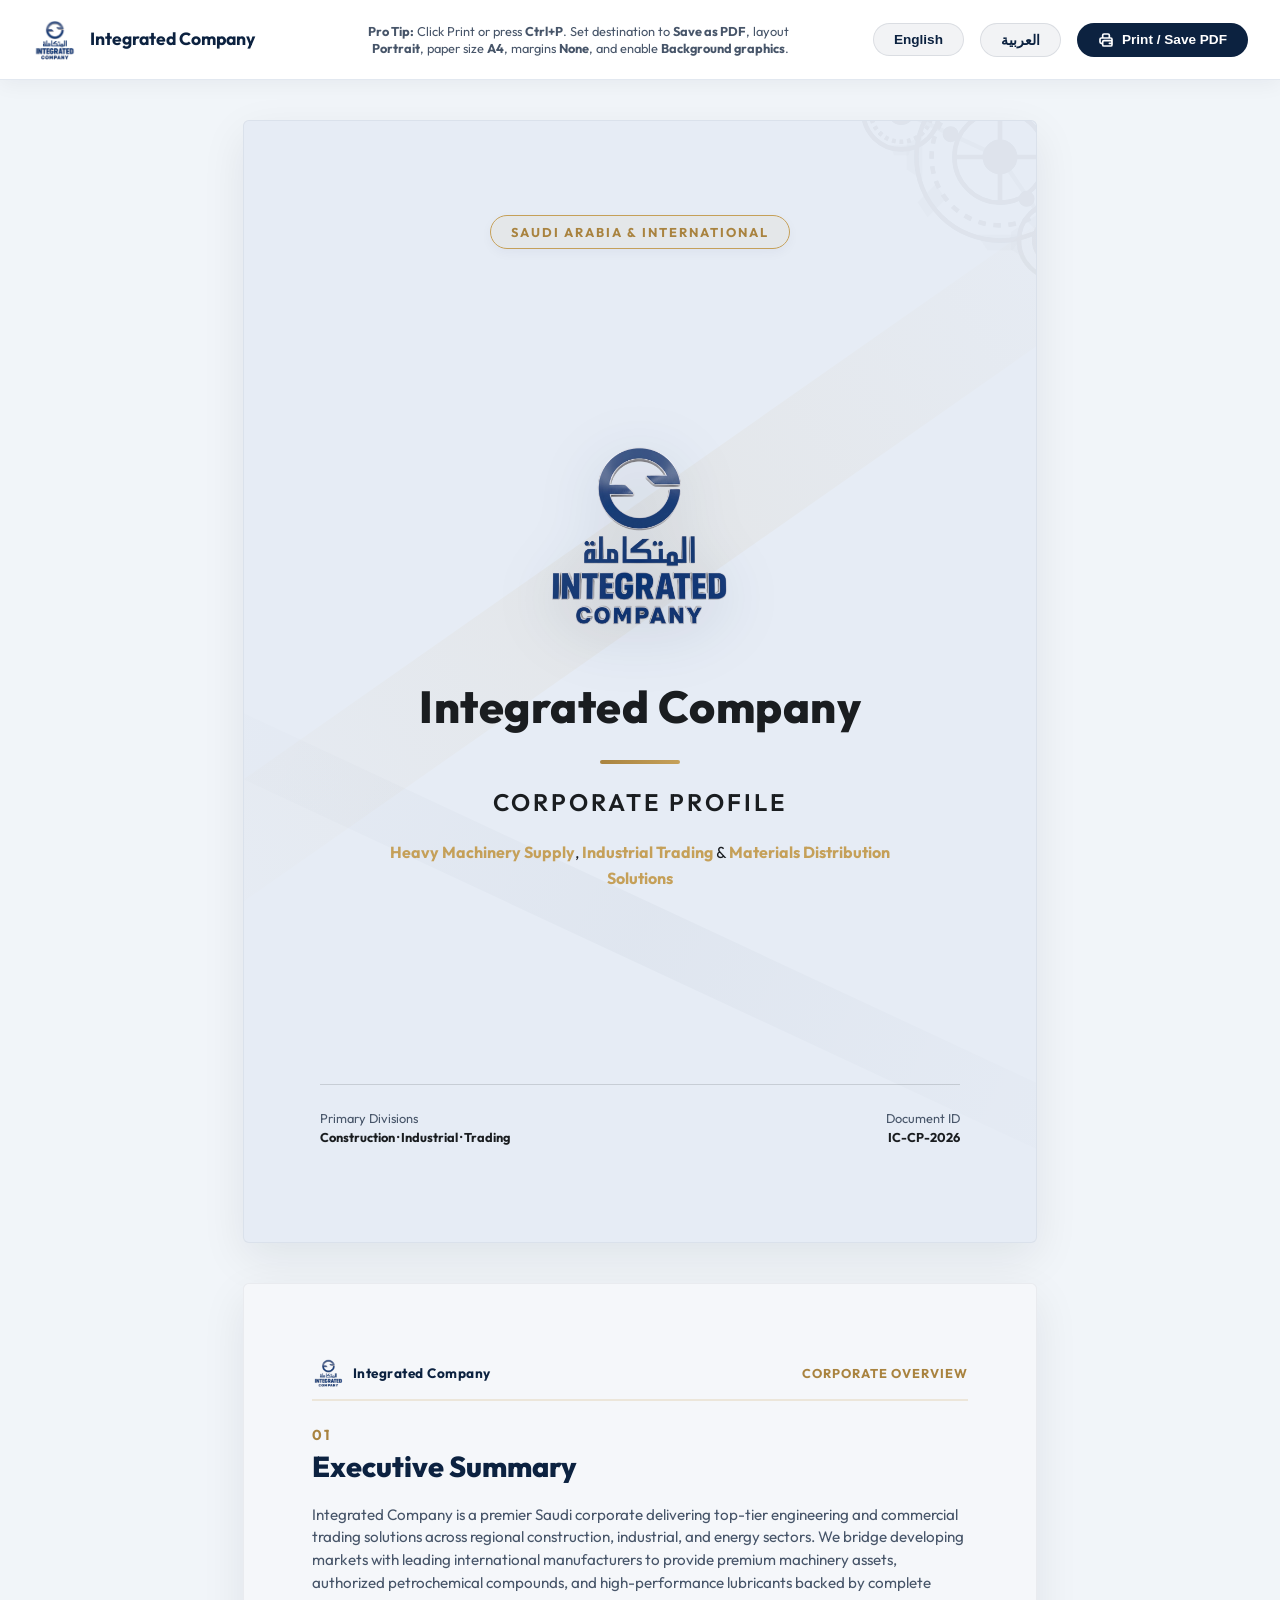
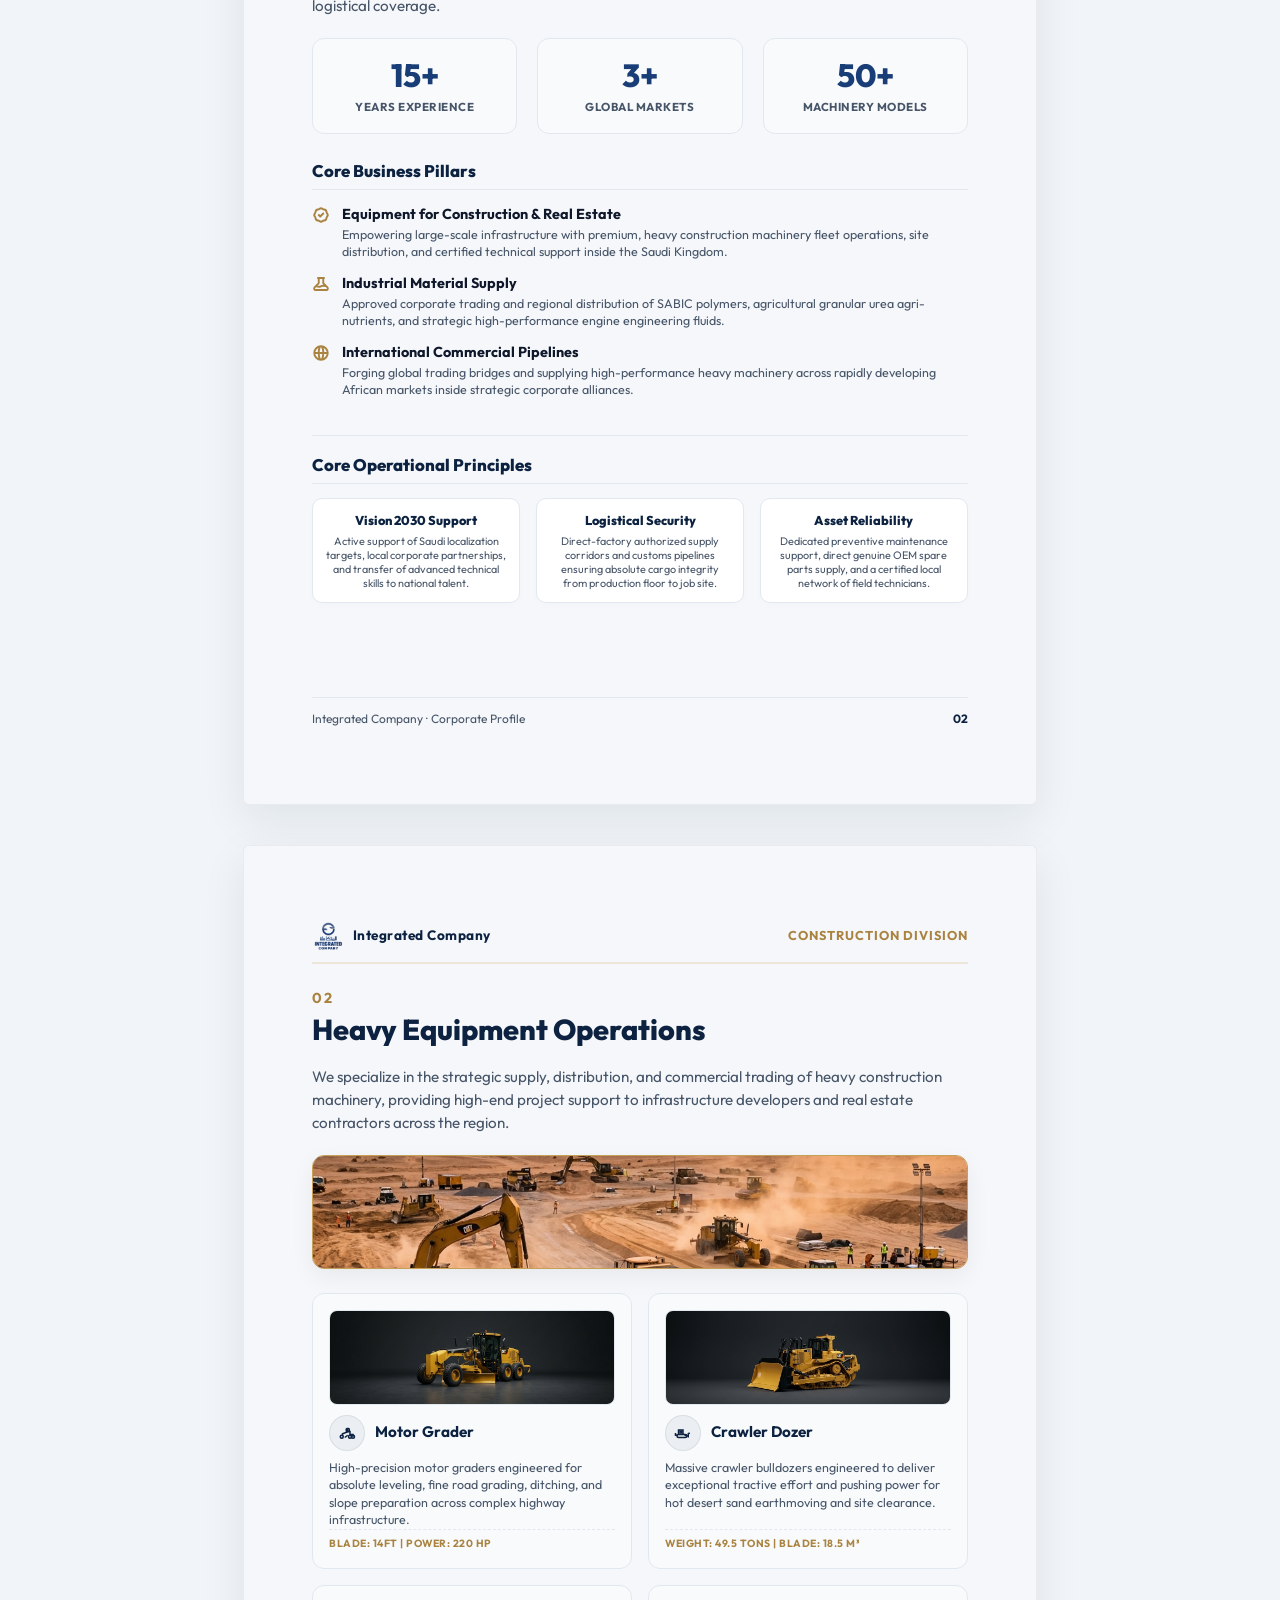
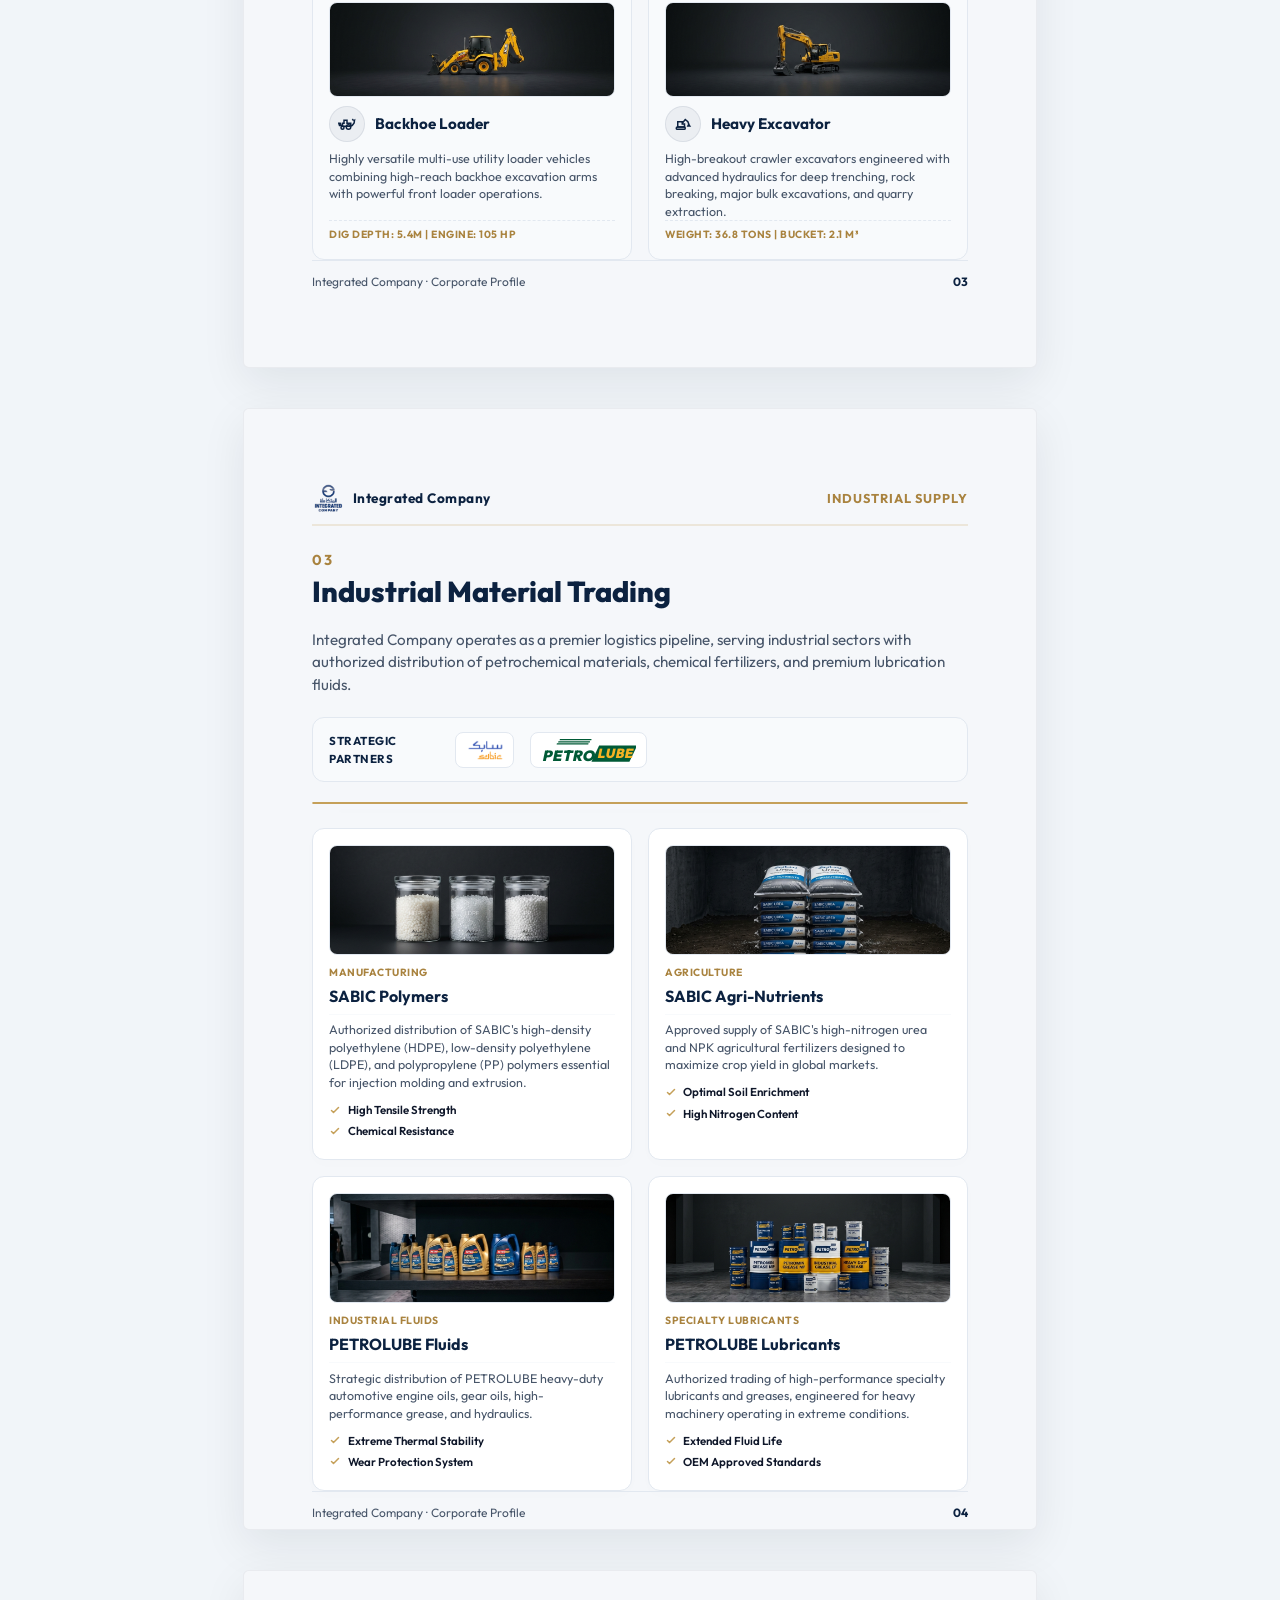
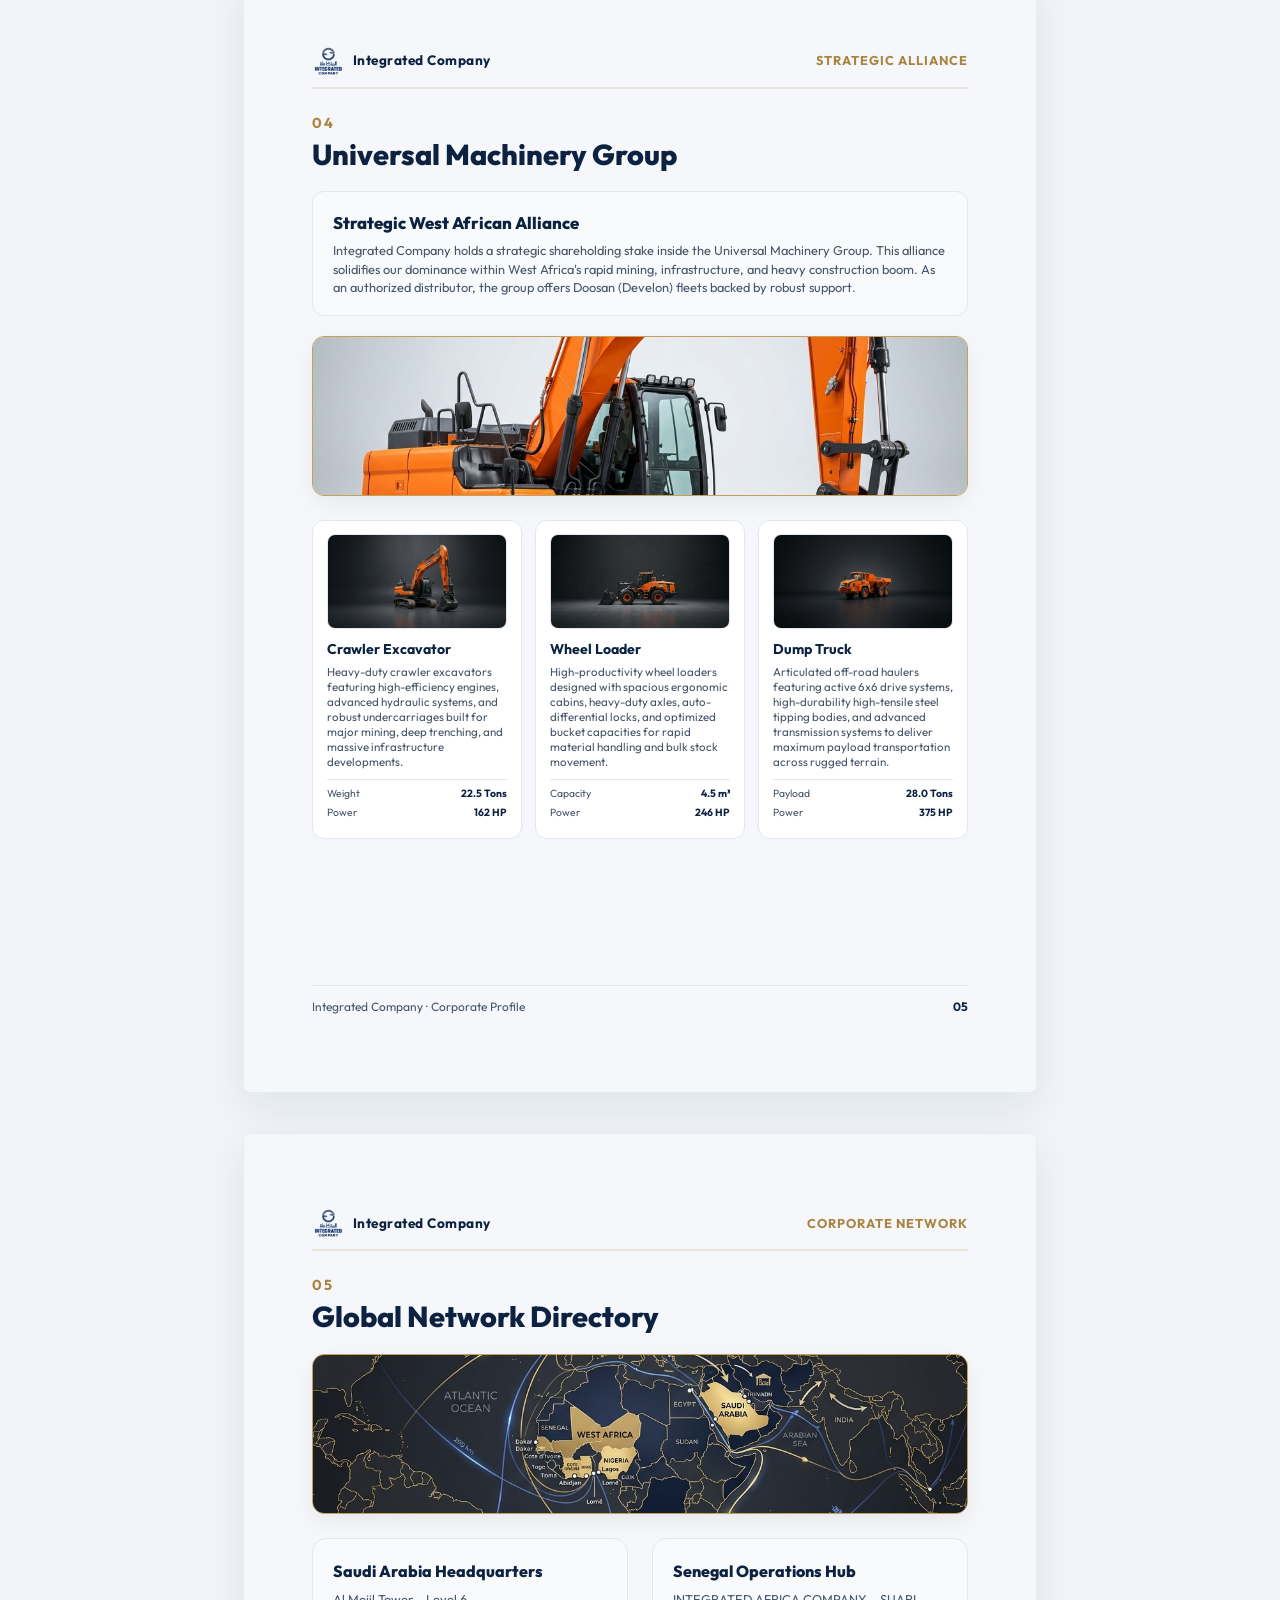
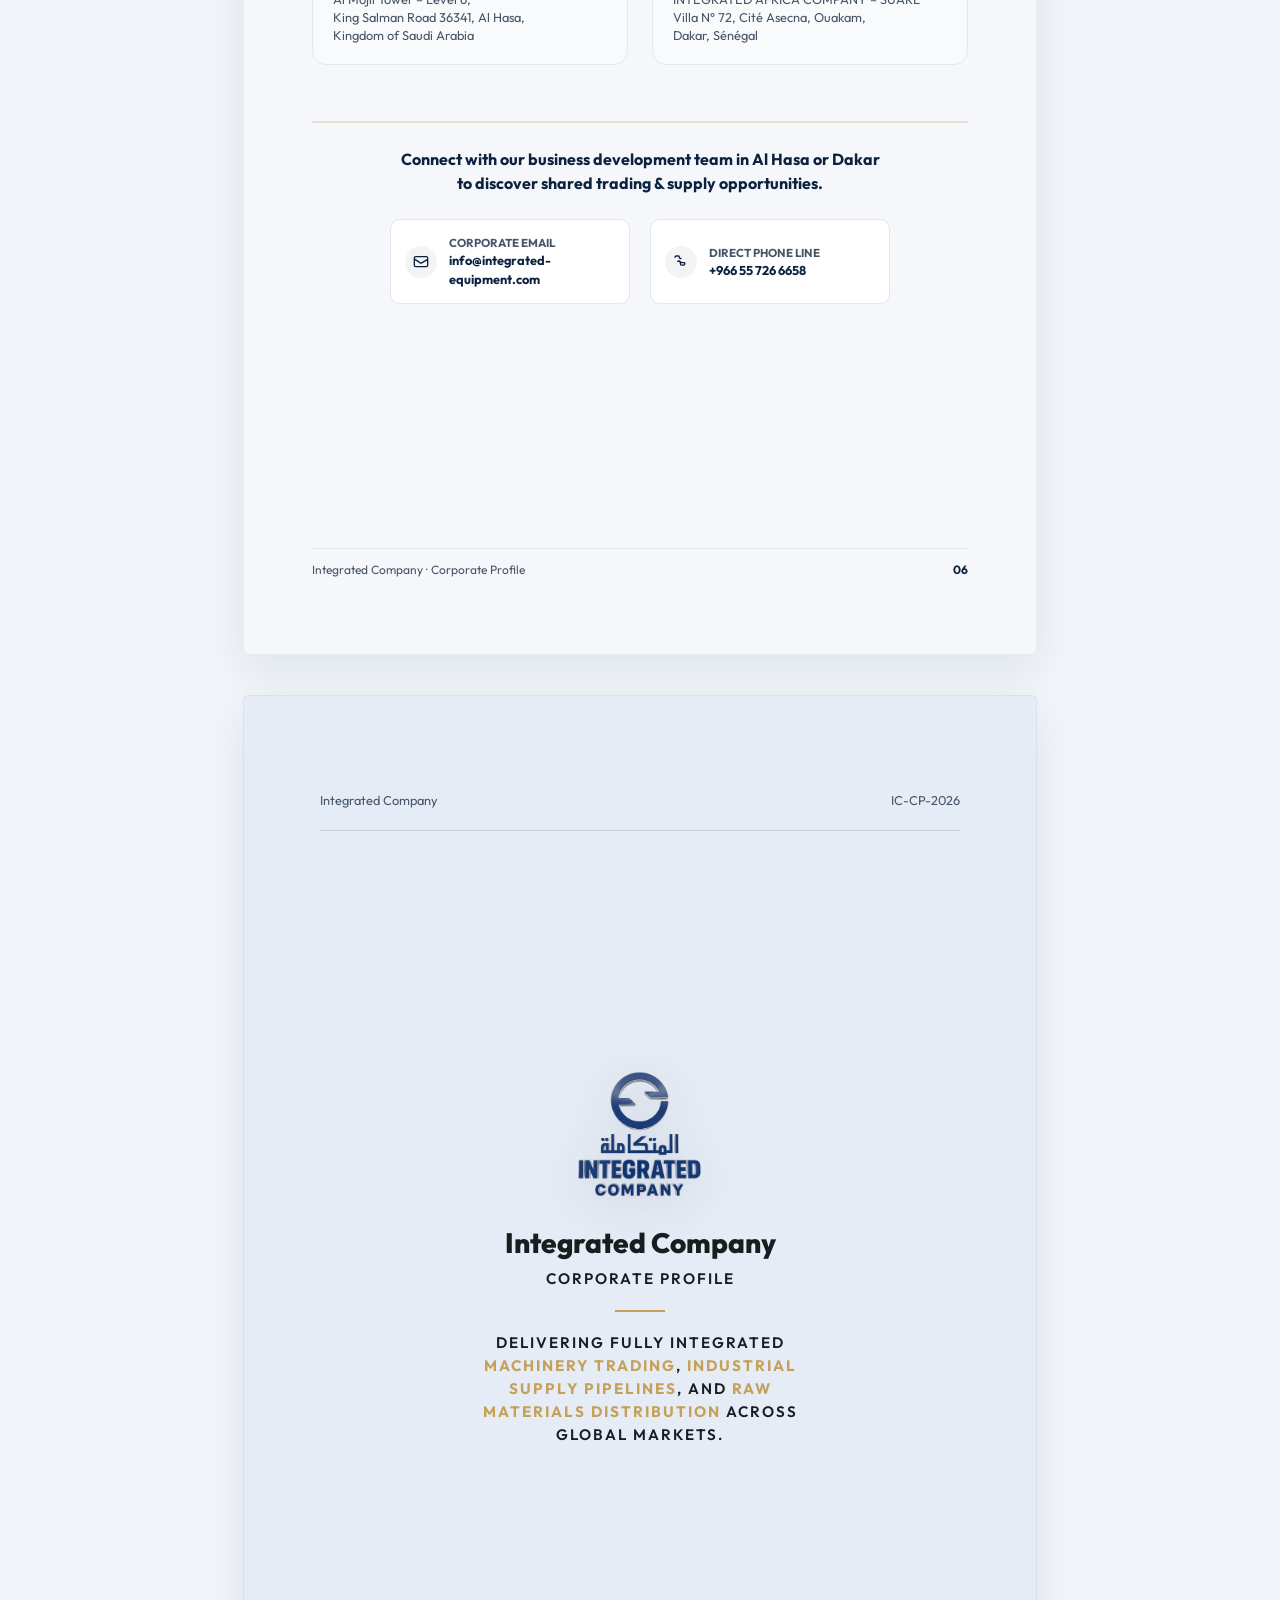
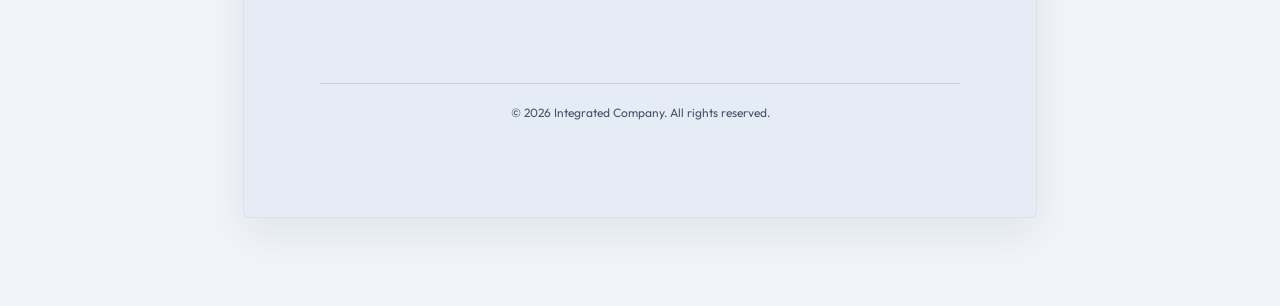
==== commit 085c3d20: "style: remove top charcoal accent bar from covers in profile.html" ====
--- a/profile.html
+++ b/profile.html
@@ -1151,7 +1151,6 @@
     <!-- PAGE 1: FRONT COVER (Premium Light Mode) -->
     <div class="page-container cover-page">
       <div class="cover-body">
-        <div class="cover-top-accent"></div>
         <!-- Interlocking Gear System Background decoration (matching attached file exactly) -->
         <div class="cover-gears-decor" aria-hidden="true">
           <svg viewBox="0 0 100 100" xmlns="http://www.w3.org/2000/svg" fill="none" stroke="currentColor" stroke-width="1.2">
@@ -1673,7 +1672,6 @@
     <!-- PAGE 7: BACK COVER (Premium Light Mode) -->
     <div class="page-container back-cover-page">
       <div class="back-cover-body">
-        <div class="cover-top-accent"></div>
         <div class="back-top">
           <span id="bc-meta-left">Integrated Company</span>
           <span>IC-CP-2026</span>
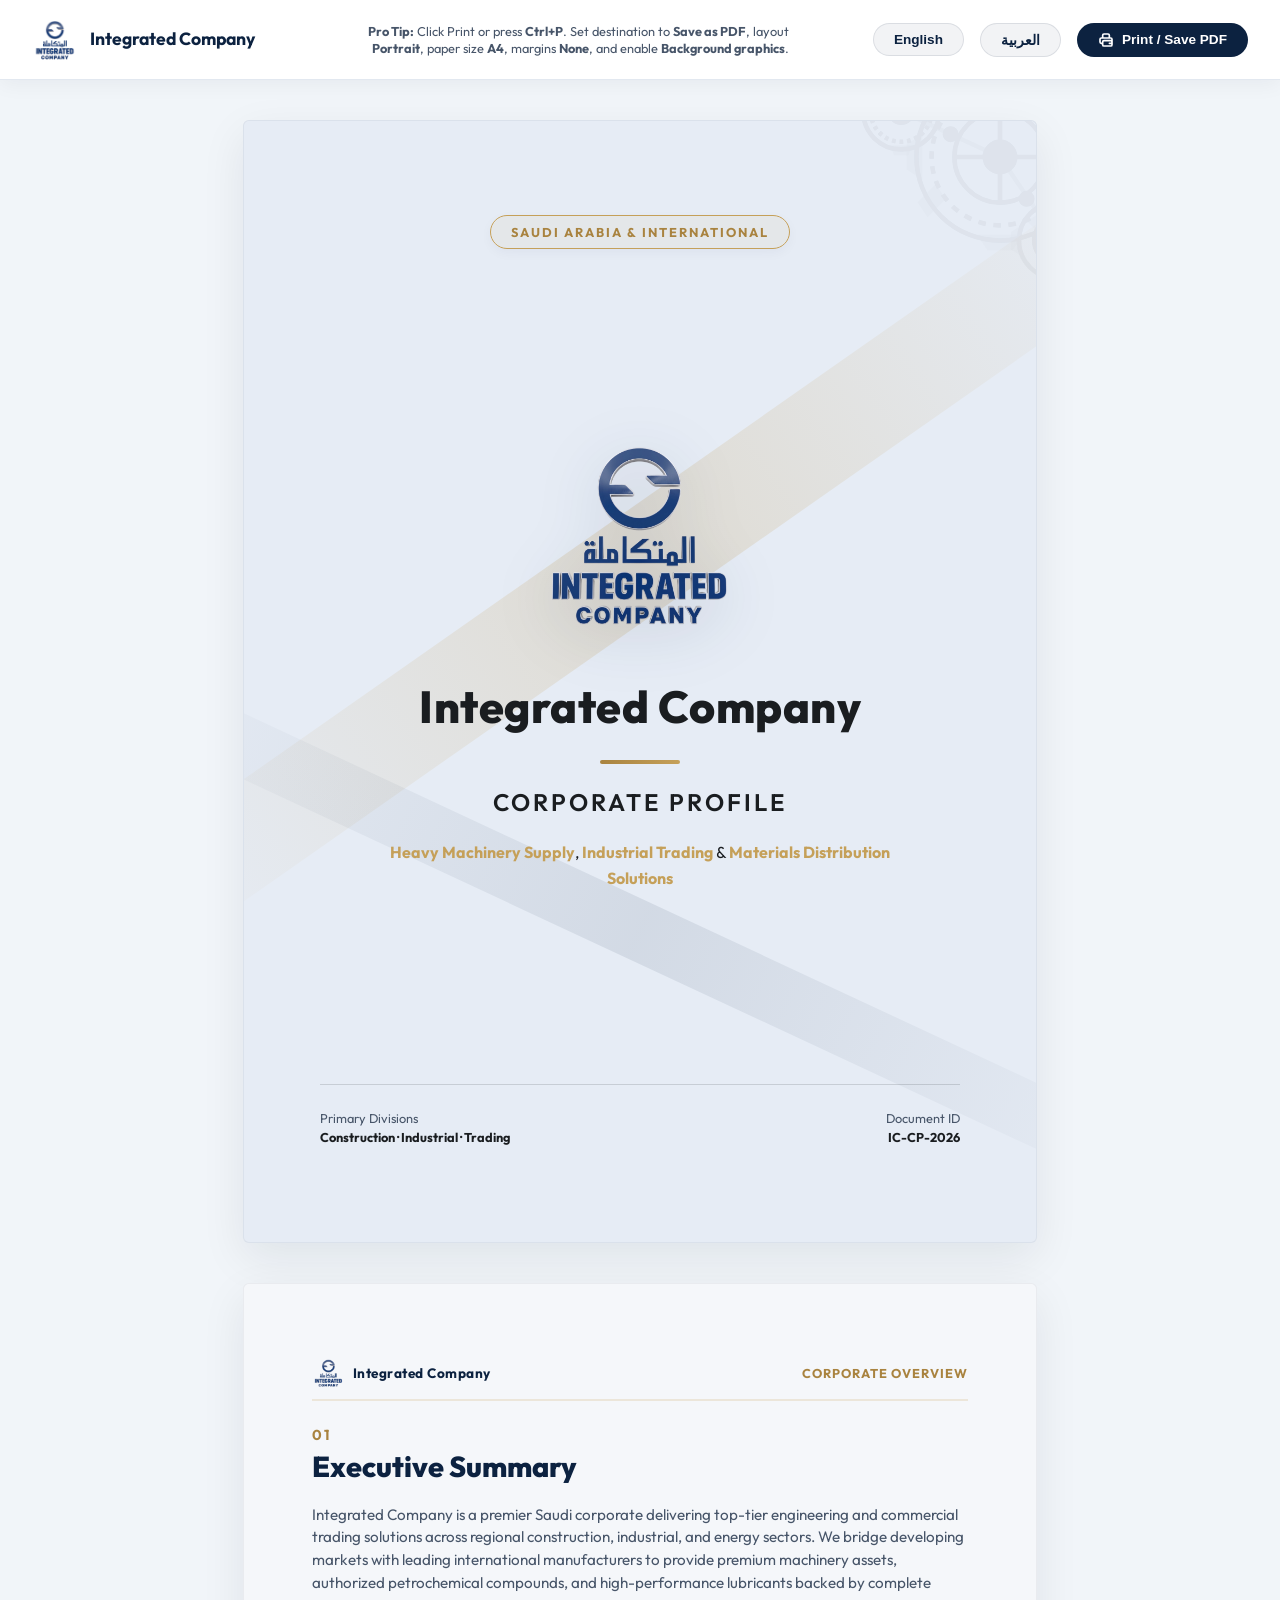
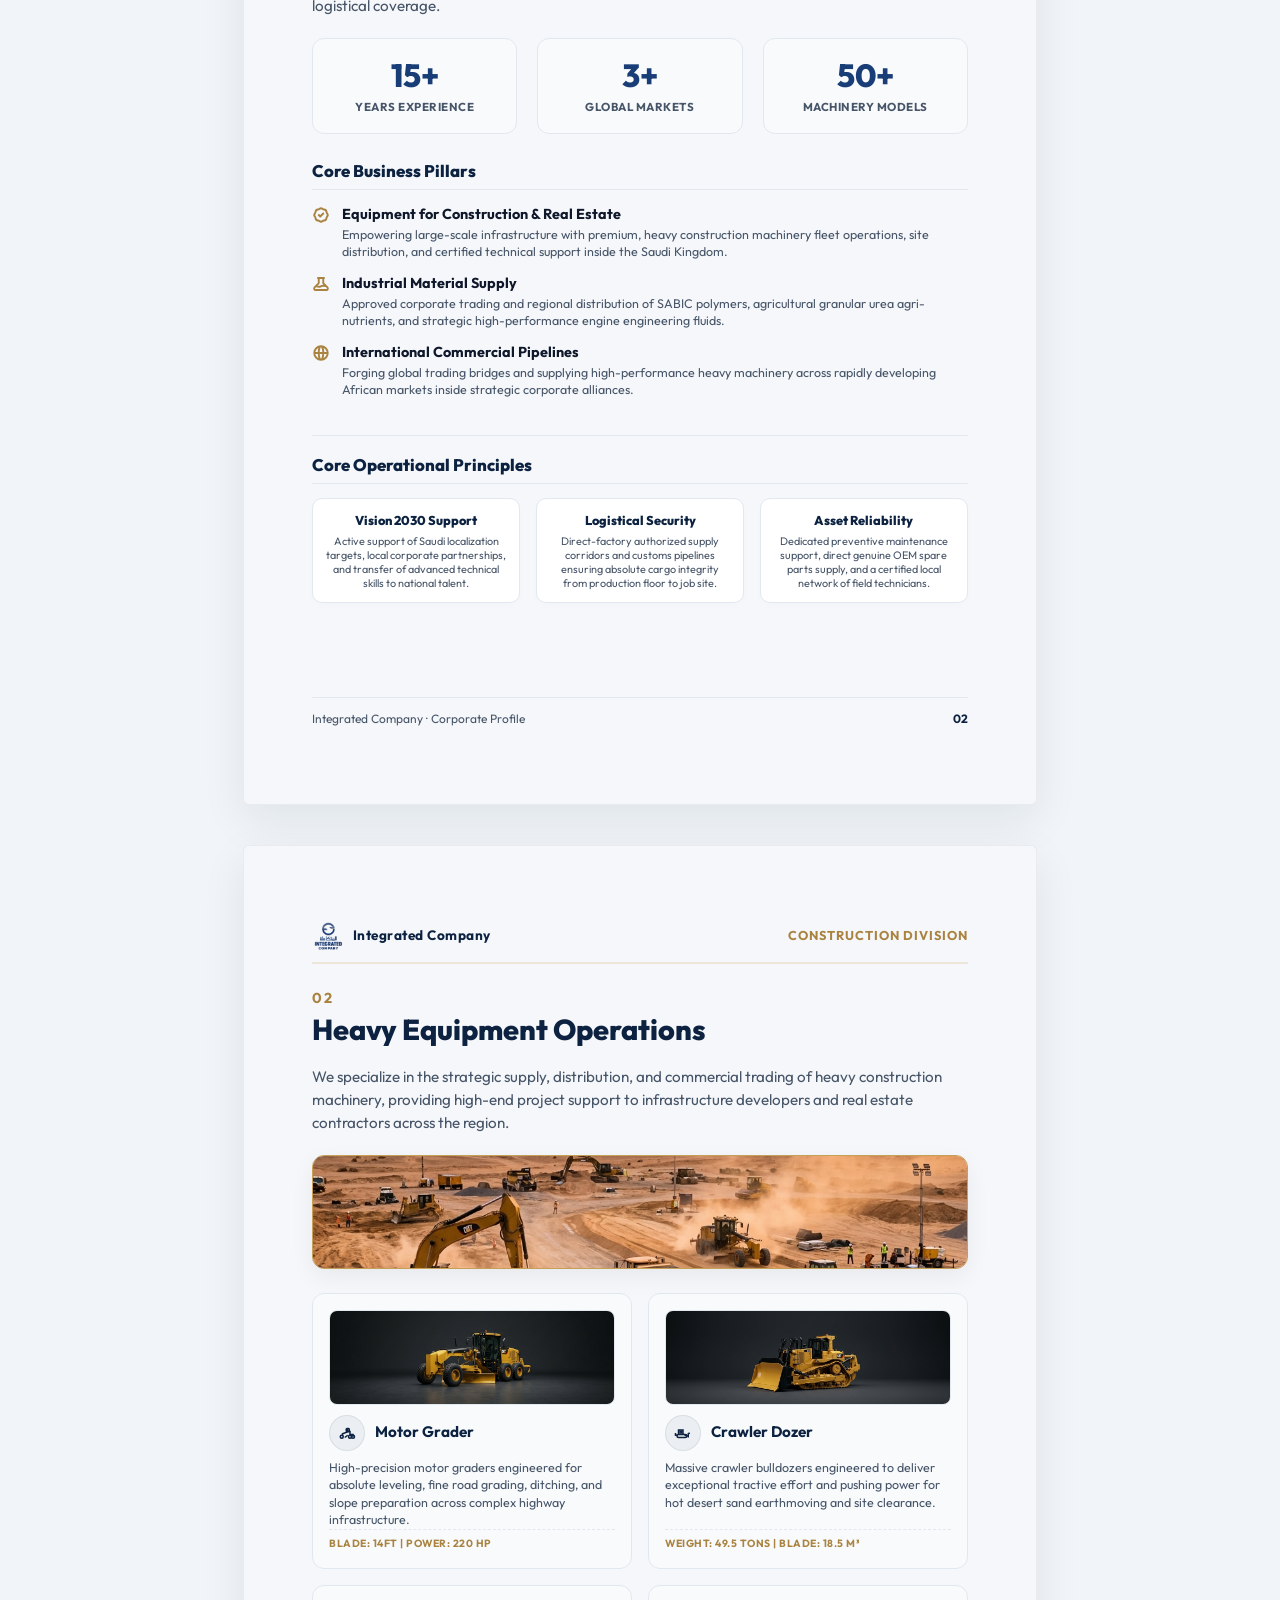
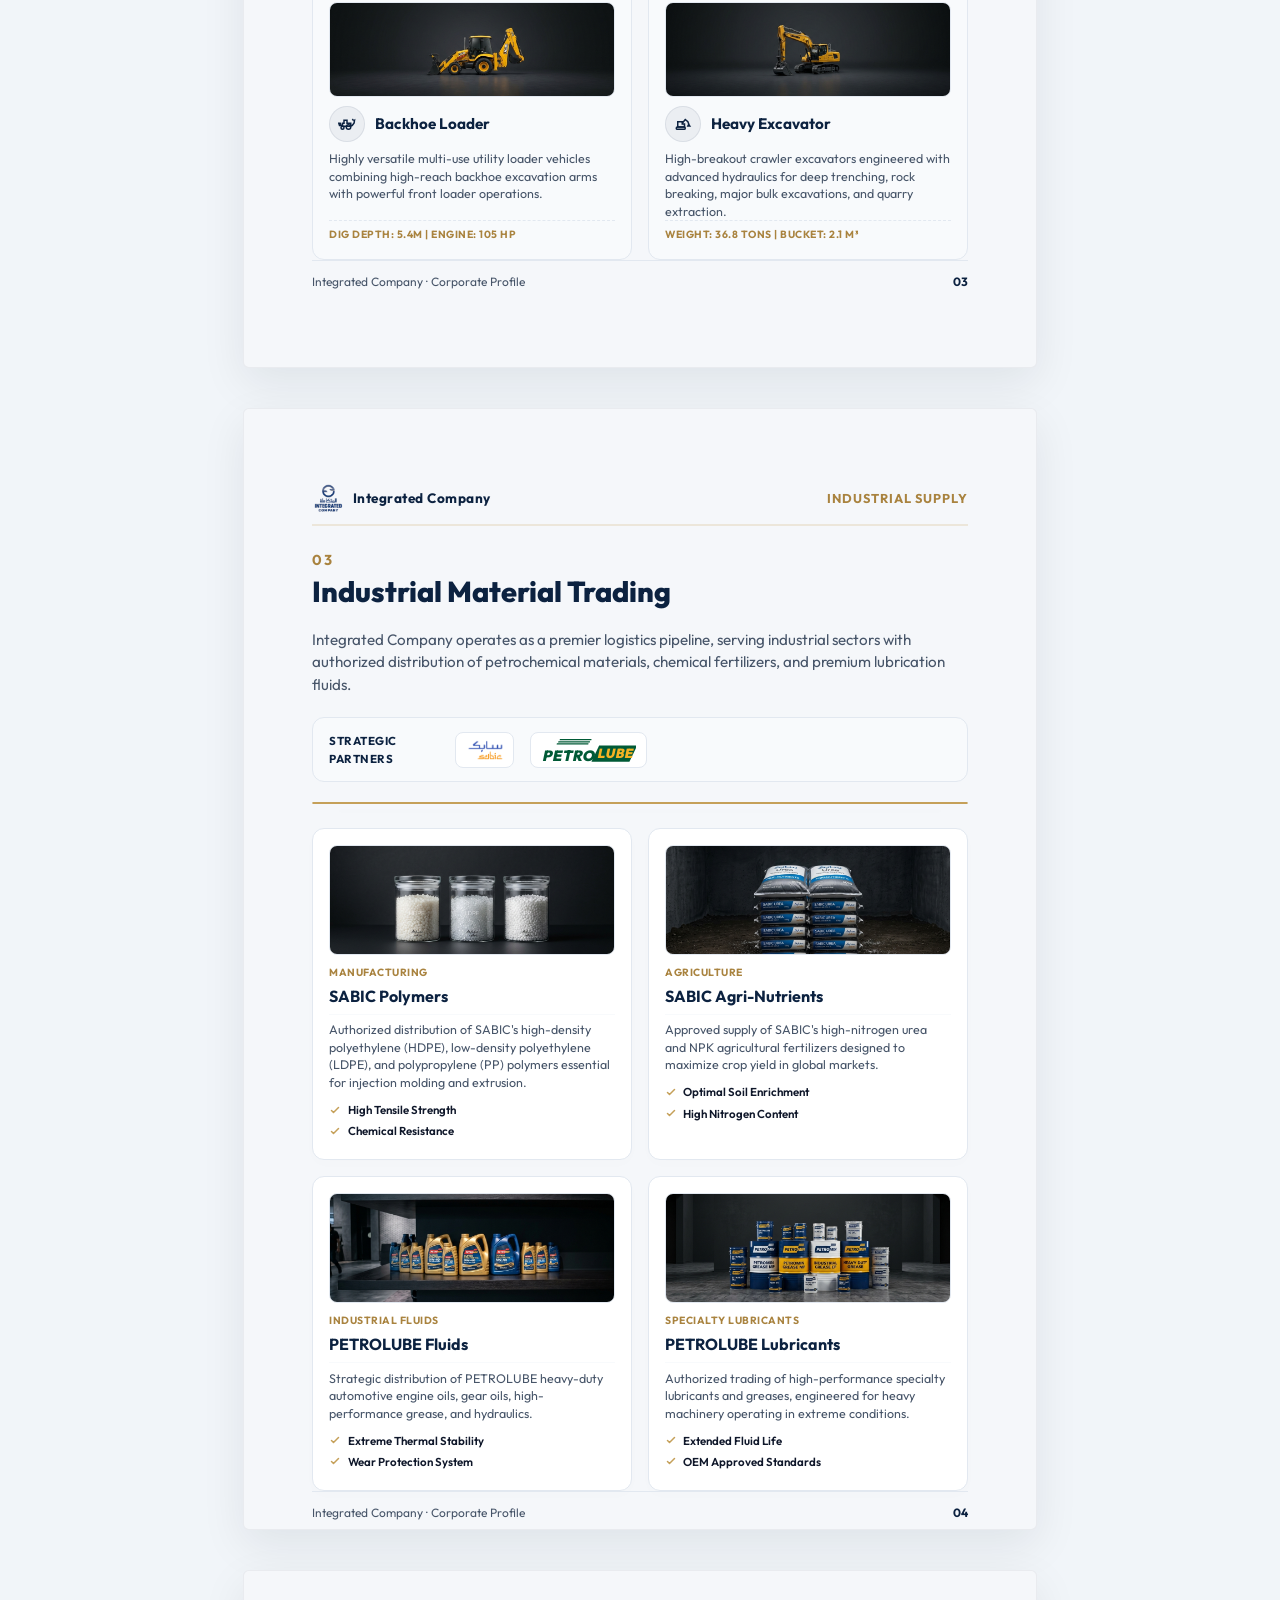
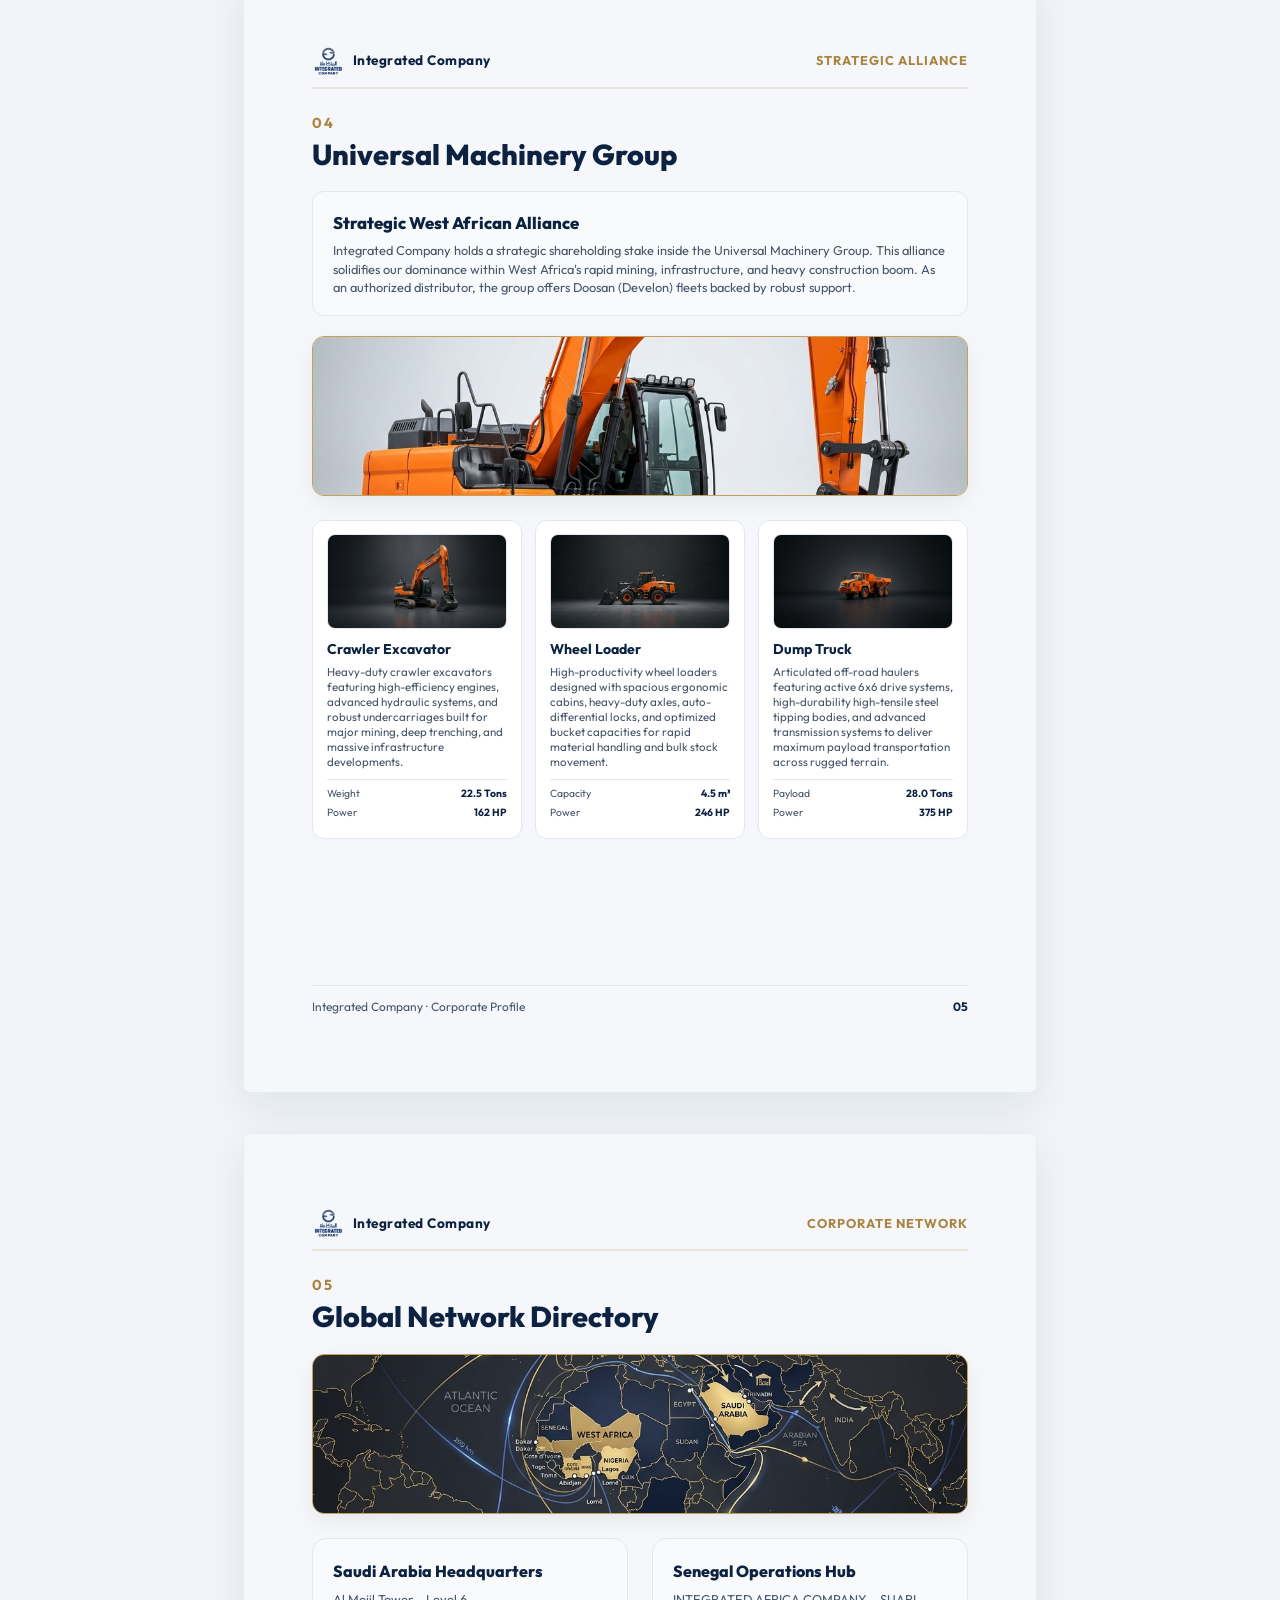
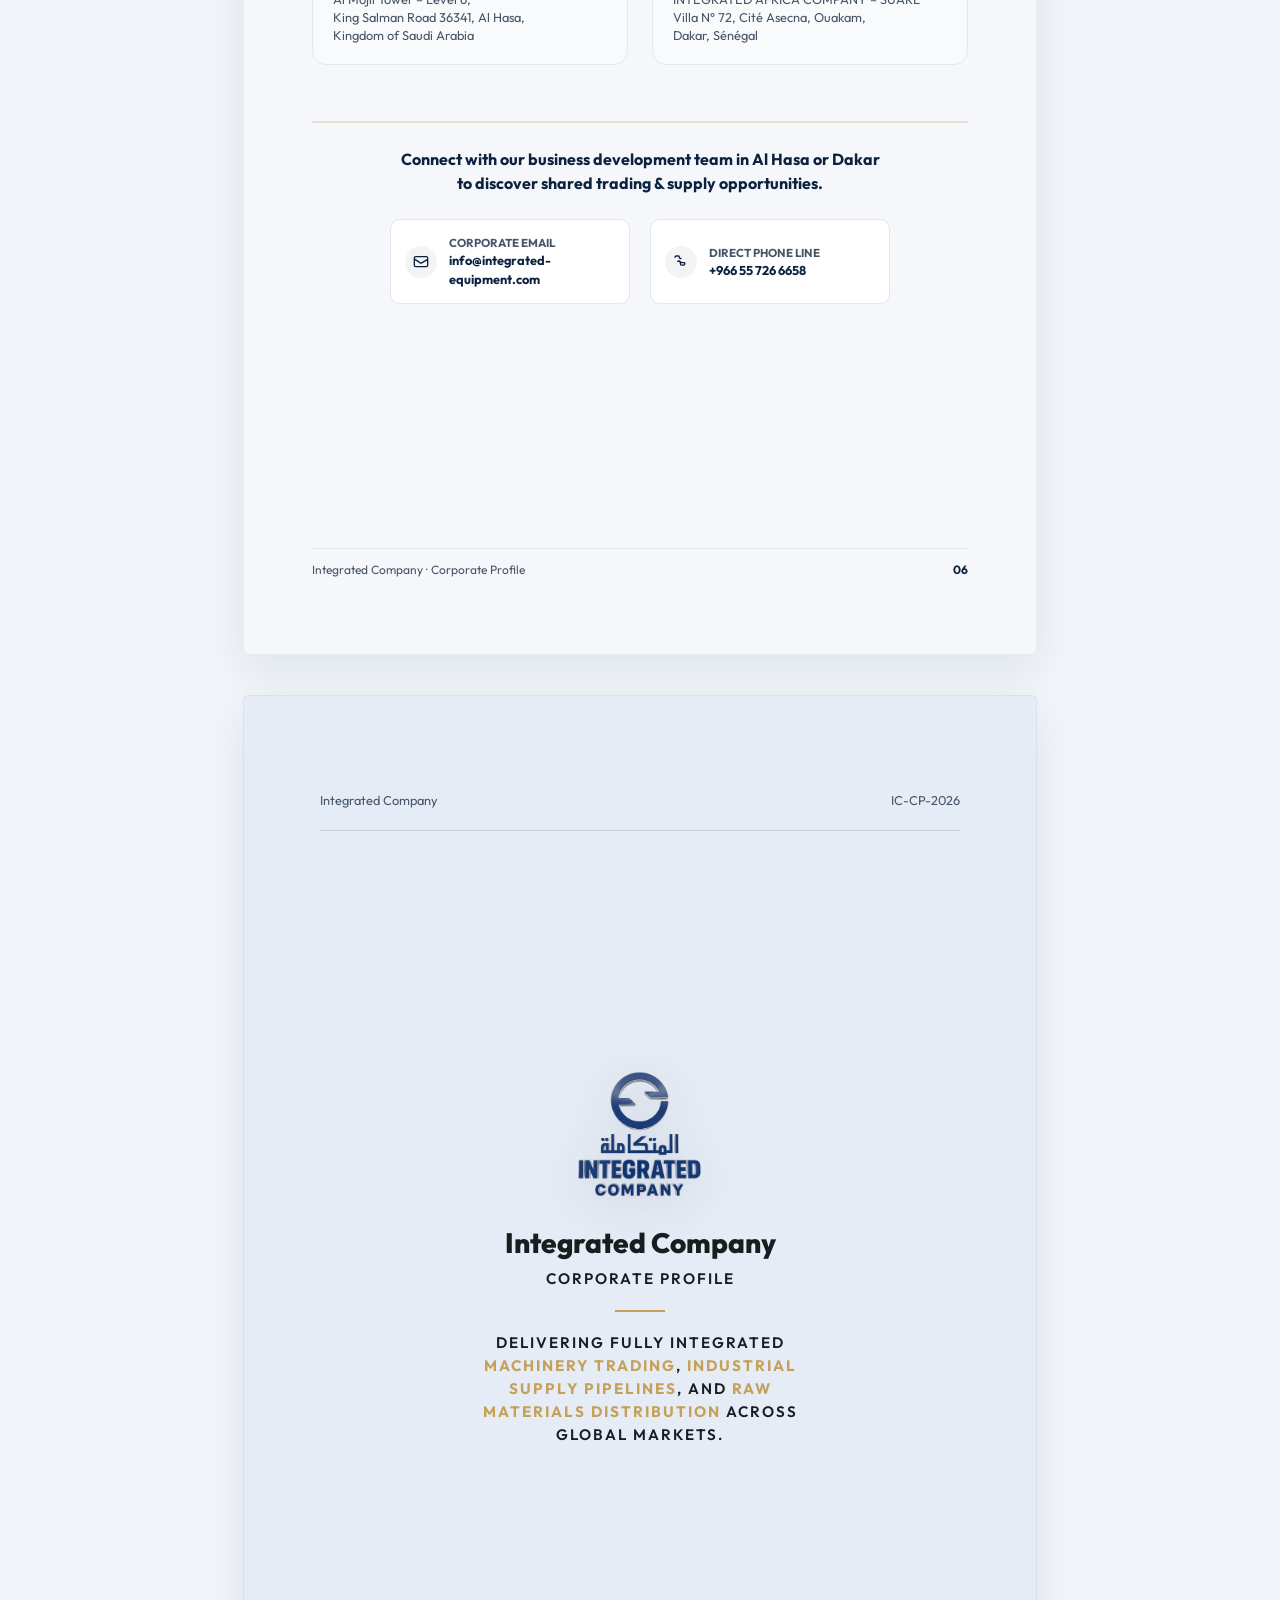
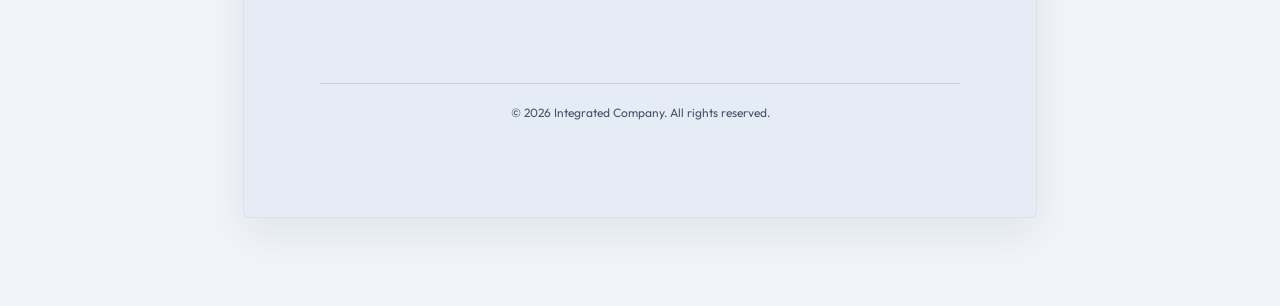
==== commit 8e685250: "style: increase opacity of transparent cover background diagonal accents" ====
--- a/profile.html
+++ b/profile.html
@@ -257,7 +257,7 @@
       position: absolute;
       width: 150%;
       height: 100px;
-      background: linear-gradient(90deg, transparent, rgba(197, 160, 89, 0.08), transparent);
+      background: linear-gradient(90deg, transparent, rgba(197, 160, 89, 0.22), transparent);
       top: 35%;
       left: -25%;
       transform: rotate(-35deg);
@@ -269,7 +269,7 @@
       position: absolute;
       width: 150%;
       height: 60px;
-      background: linear-gradient(90deg, transparent, rgba(12, 34, 64, 0.03), transparent);
+      background: linear-gradient(90deg, transparent, rgba(12, 34, 64, 0.09), transparent);
       bottom: 25%;
       right: -25%;
       transform: rotate(25deg);
@@ -1105,7 +1105,7 @@
       }
 
       .cover-body::before, .cover-body::after {
-        opacity: 0.5 !important;
+        opacity: 1 !important;
       }
 
       .cover-logo-box img, .back-logo-box img {
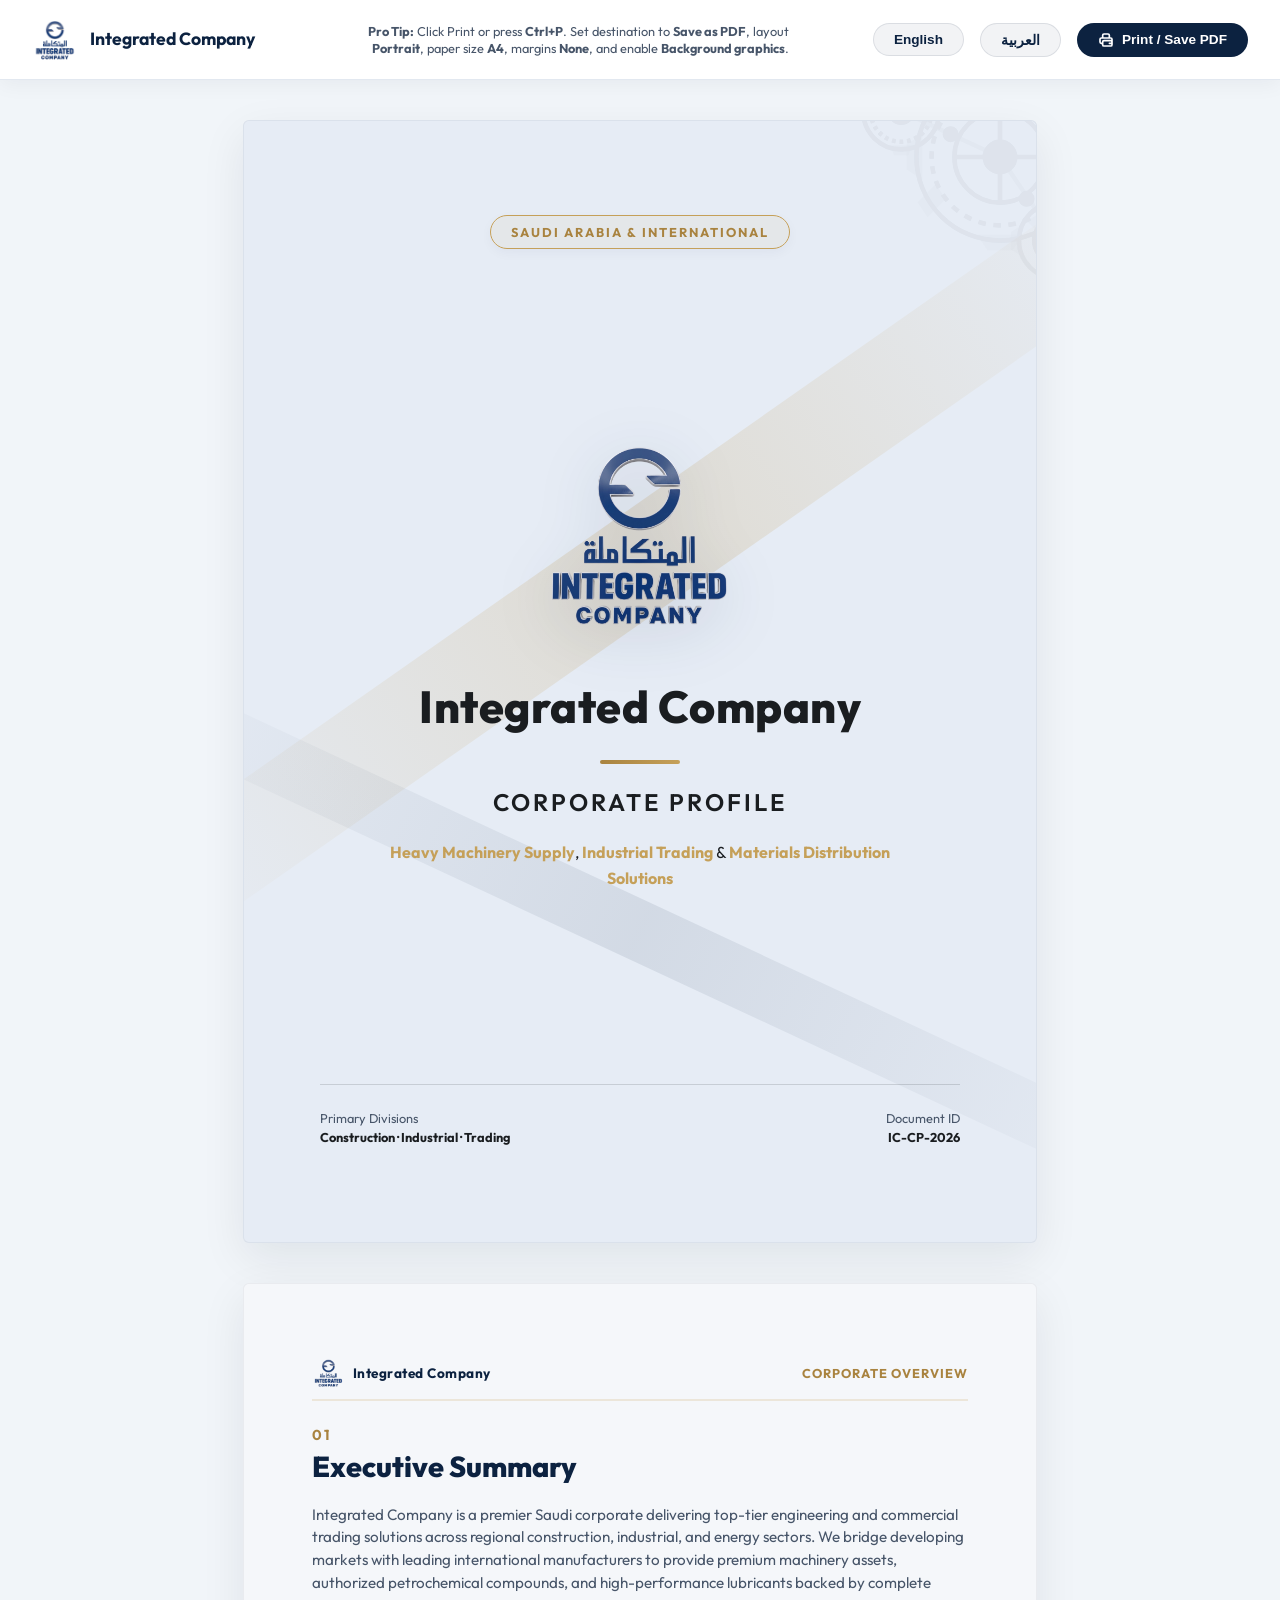
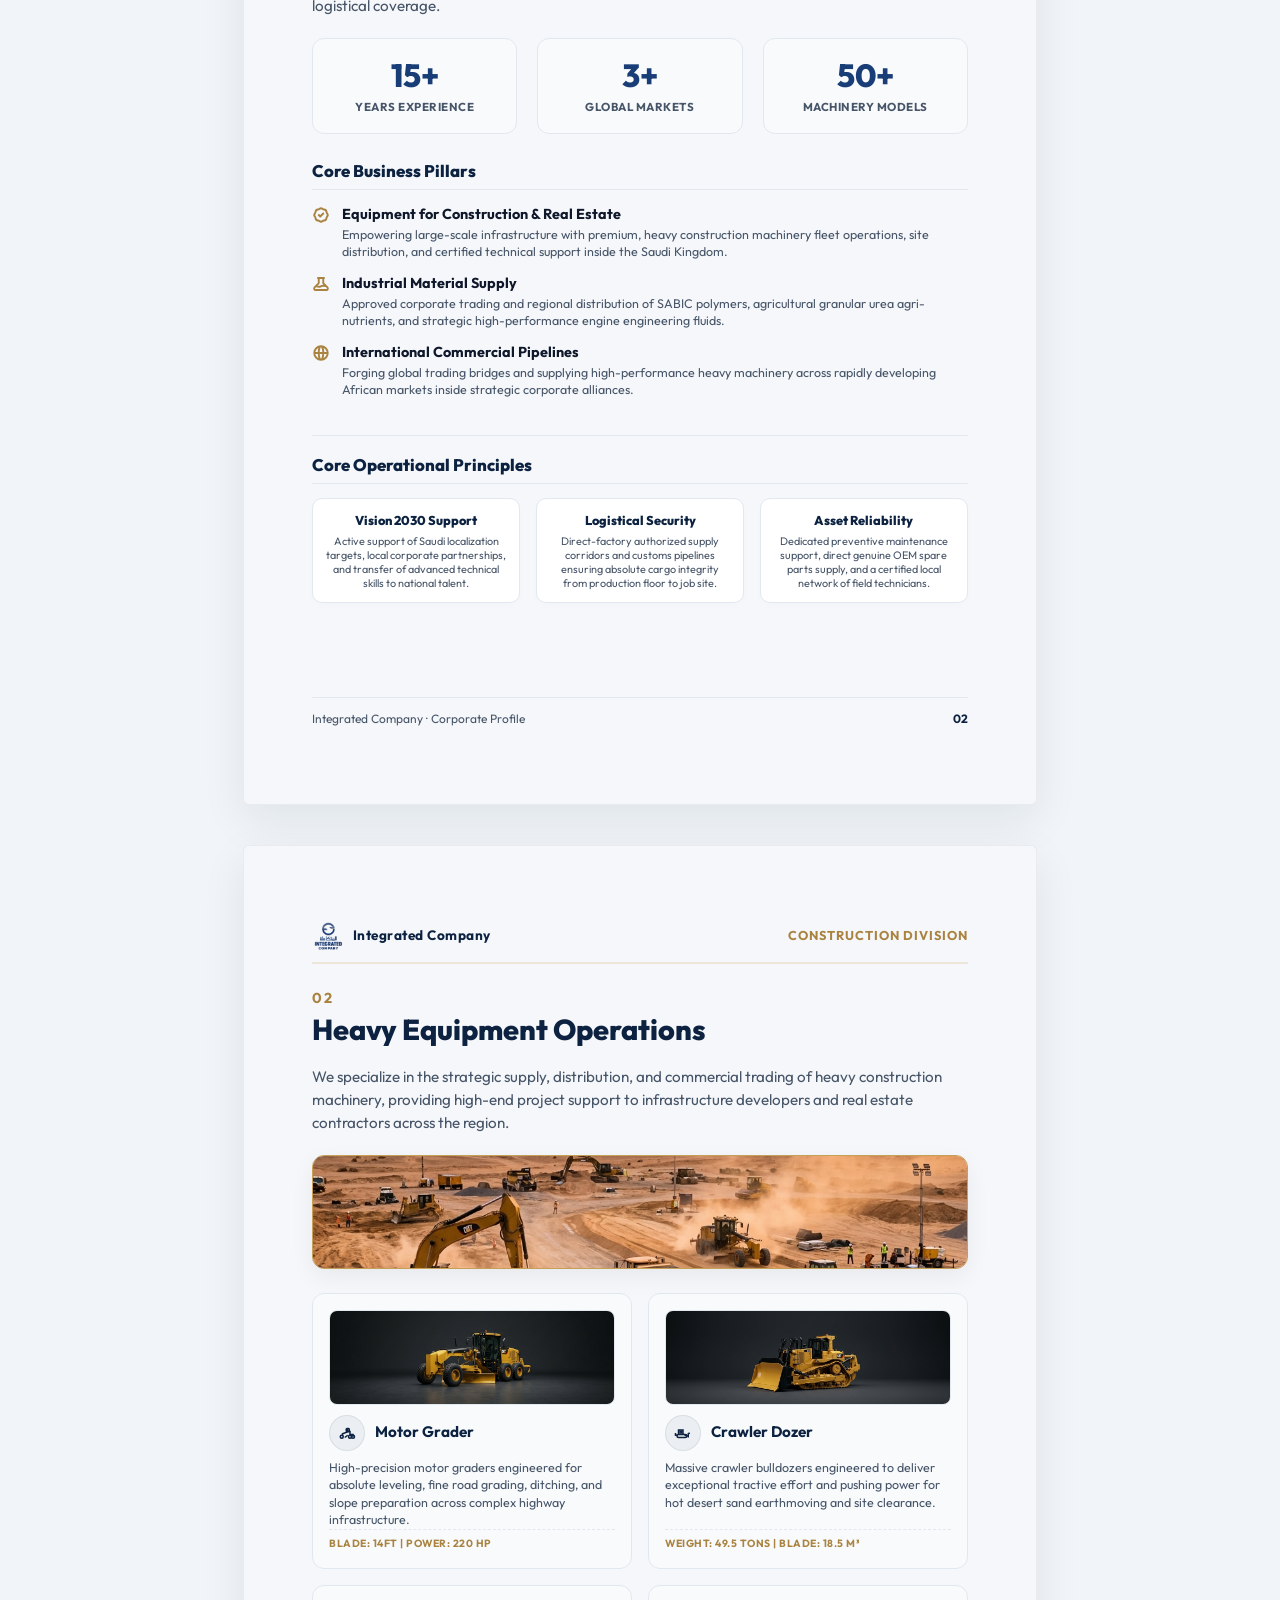
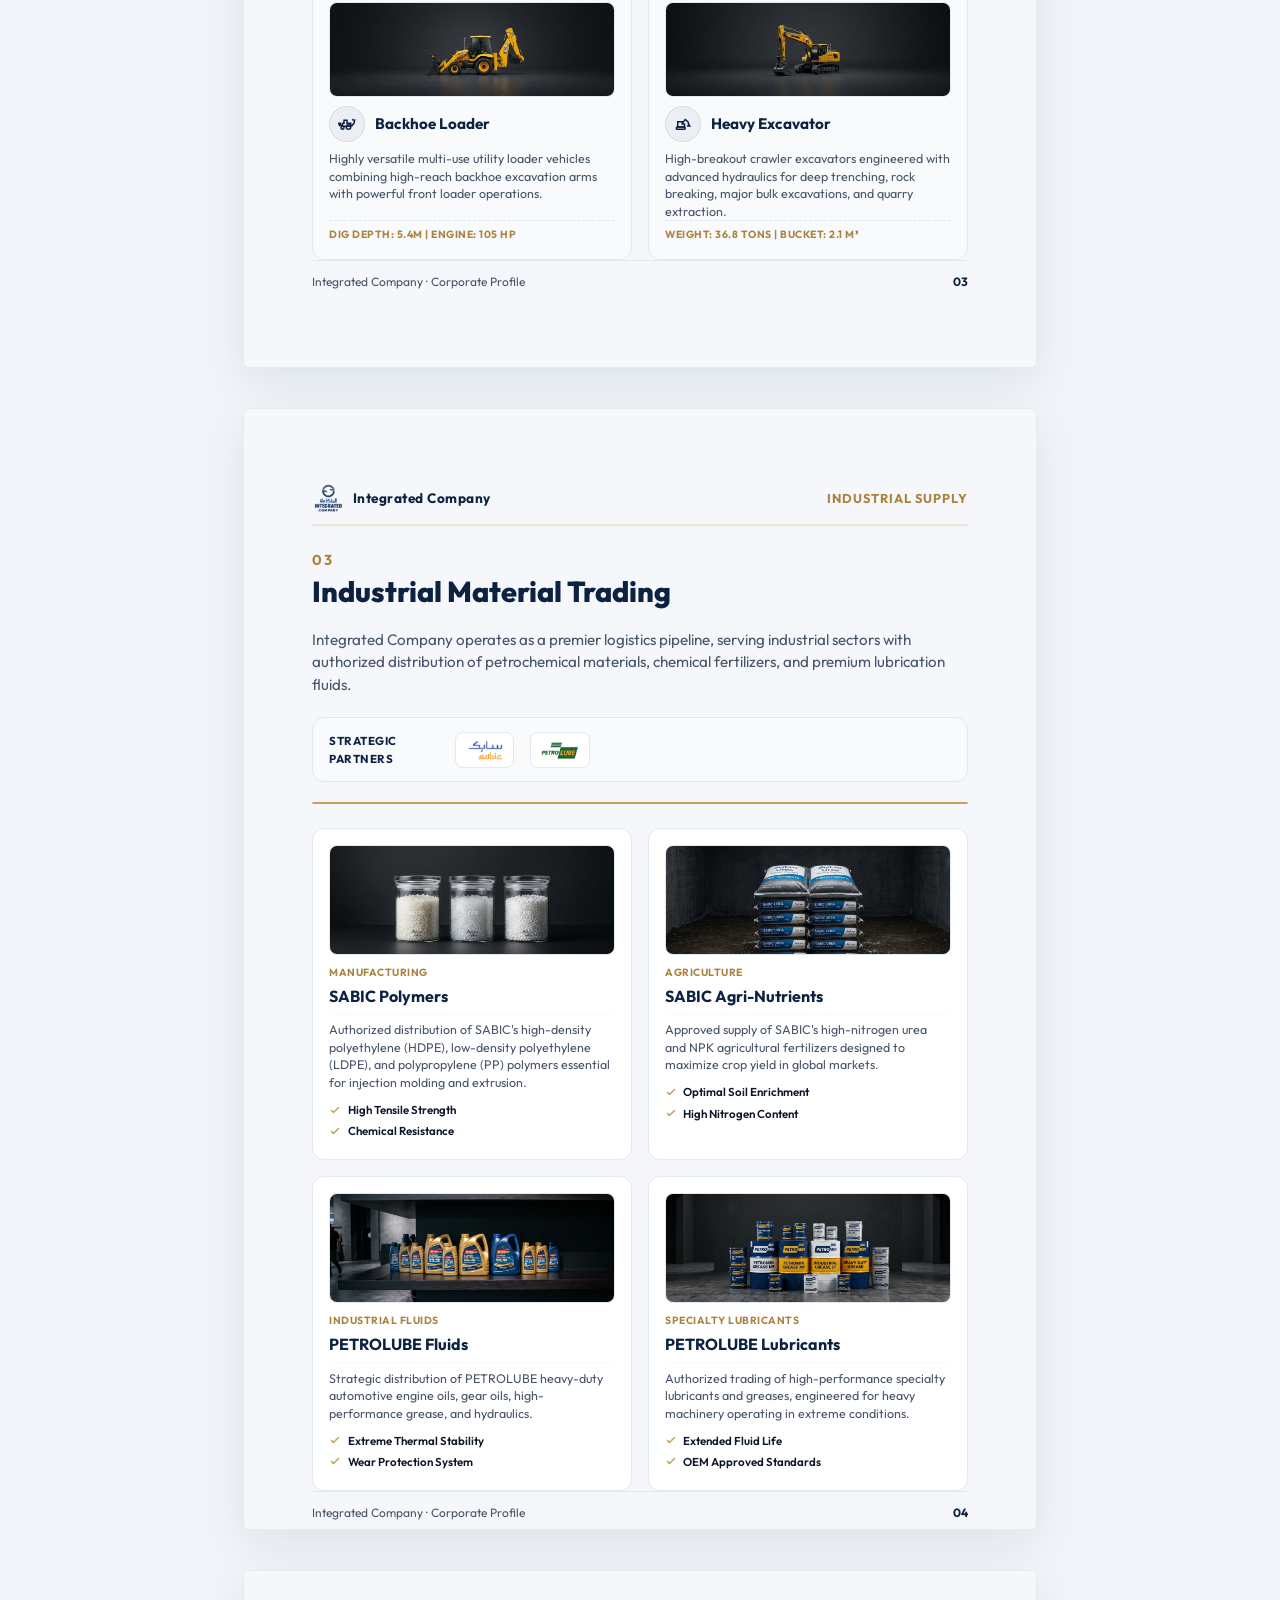
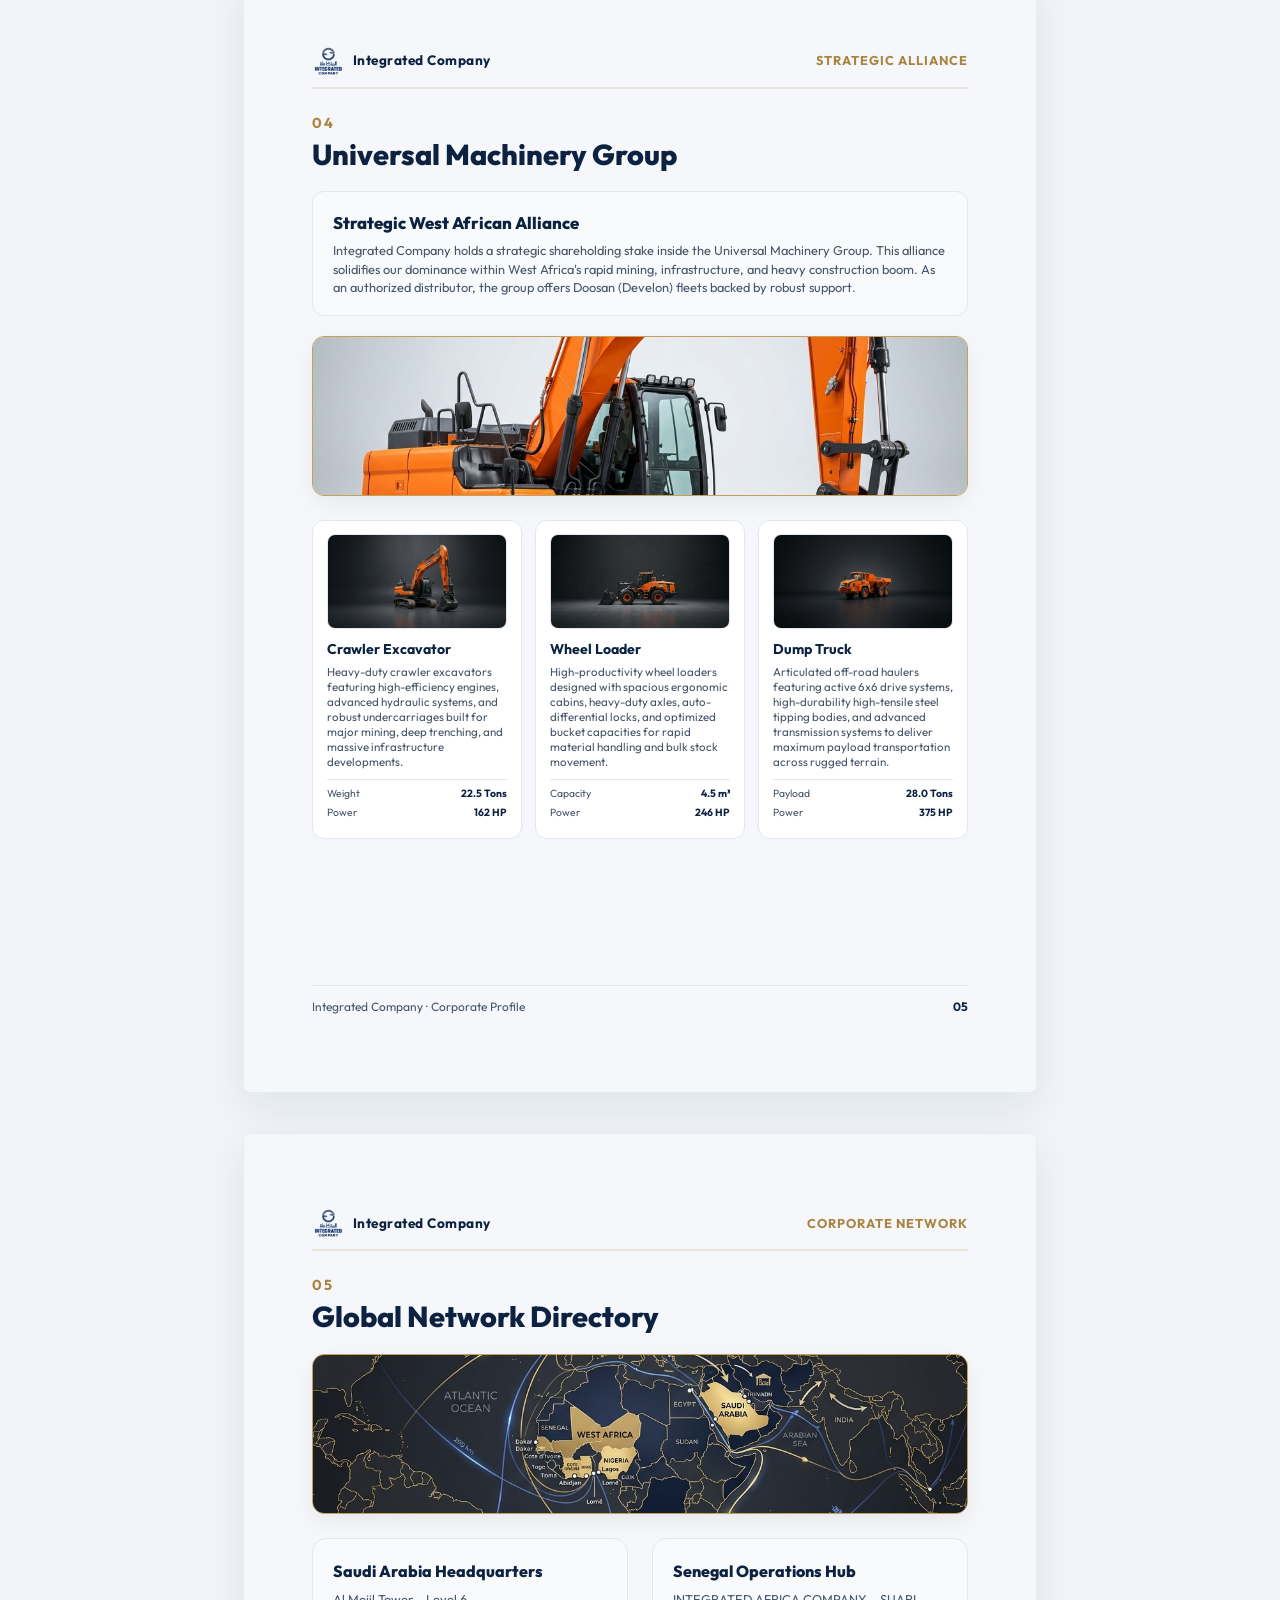
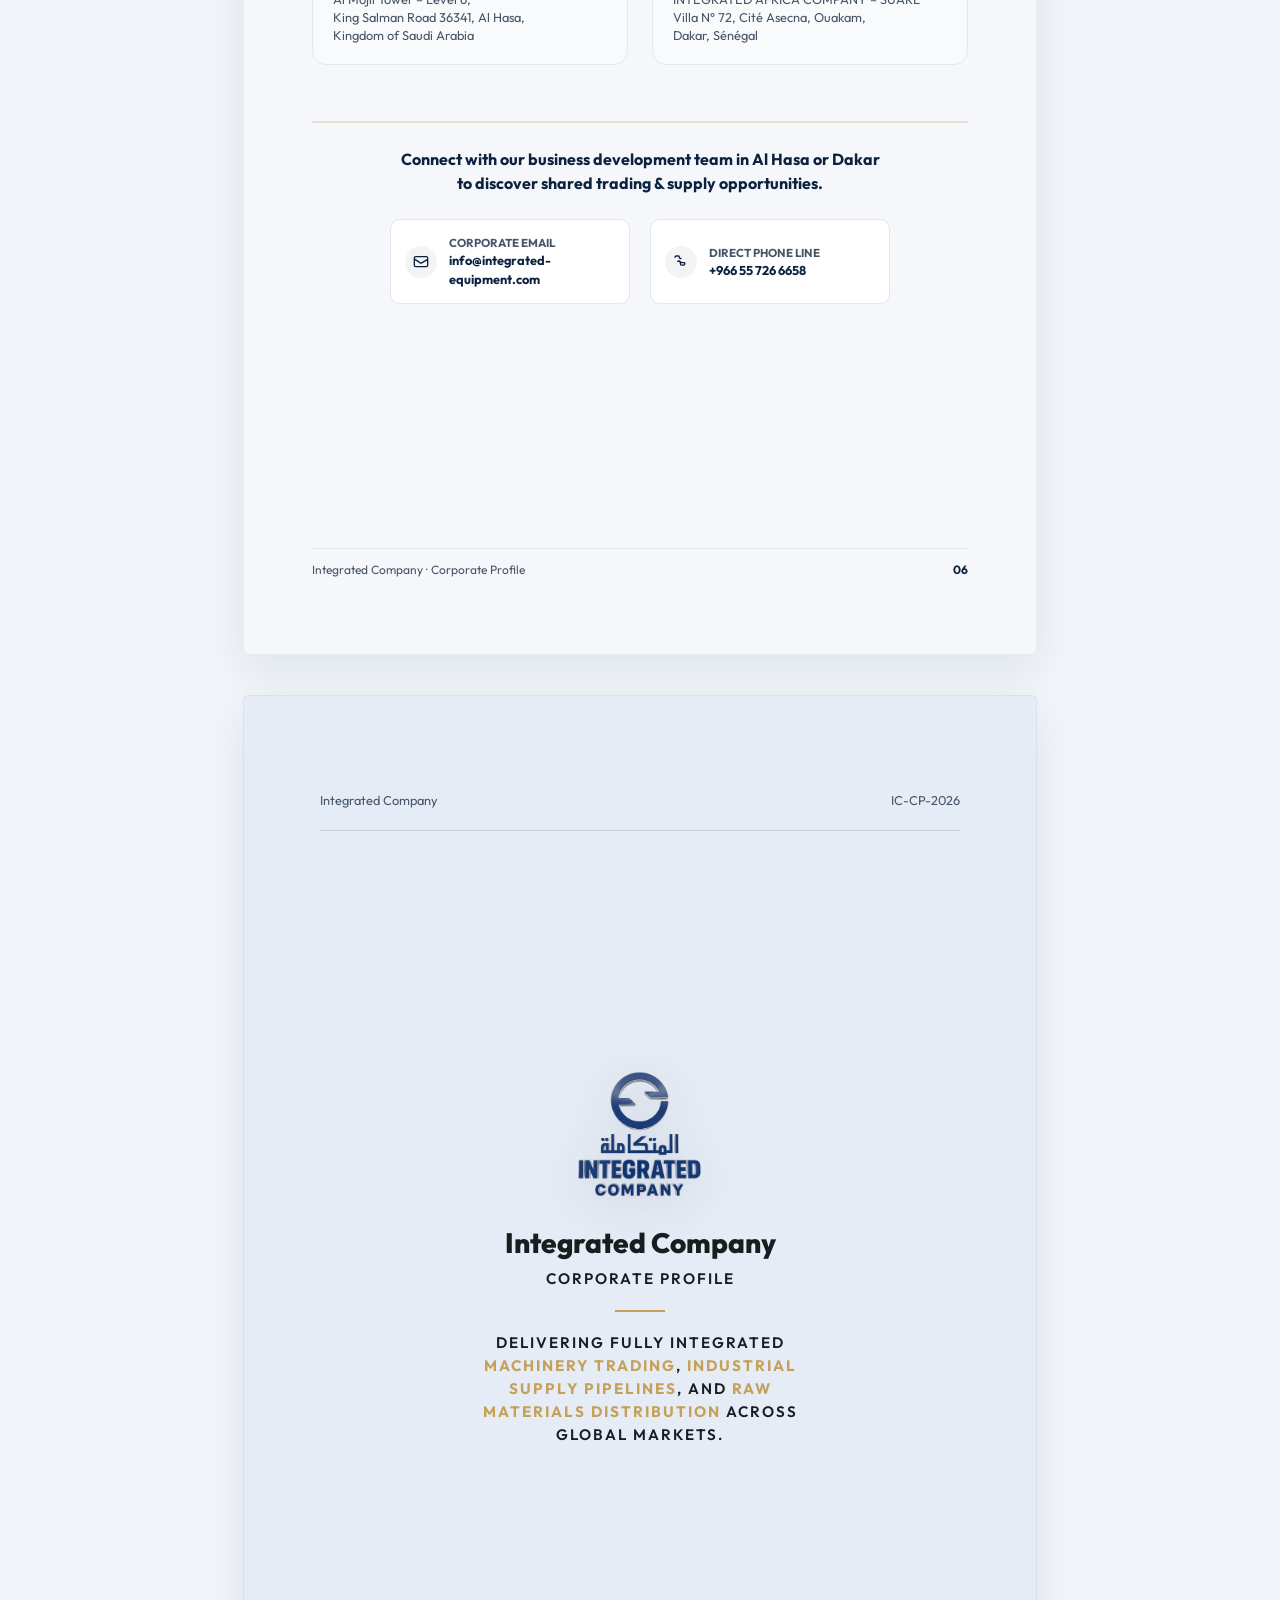
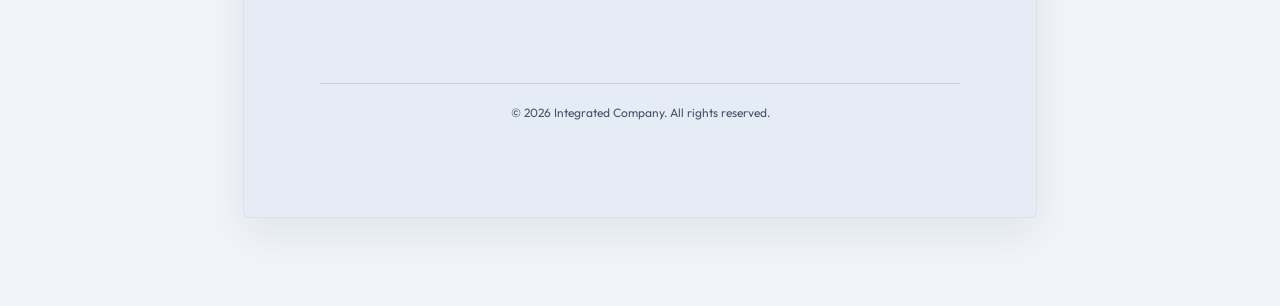
==== commit 4332c356: "fix: replace inline Petrolube SVG with official petrolube_logo.png in index and profile pages" ====
--- a/profile.html
+++ b/profile.html
@@ -1071,6 +1071,7 @@
       .cover-page, .back-cover-page {
         background: #E6ECF5 !important;
         color: #1A1D20 !important;
+        padding: 0 !important; /* Force zero padding in print to allow full bleed diagonal bars */
       }
 
       .cover-page *, .back-cover-page * {
@@ -1426,17 +1427,7 @@
           <img src="sabic_logo.png" alt="SABIC">
         </div>
         <div class="brands-badge-box">
-          <!-- PETROLUBE high-fidelity brand reproduction -->
-          <svg viewBox="0 0 180 50" xmlns="http://www.w3.org/2000/svg" aria-hidden="true" style="width: 95px; height: auto;">
-            <g transform="skewX(-12) translate(12, 3)">
-              <line x1="25" y1="4" x2="85" y2="4" stroke="#005A36" stroke-width="2.5" />
-              <line x1="23" y1="8" x2="83" y2="8" stroke="#005A36" stroke-width="2.5" />
-              <line x1="21" y1="12" x2="81" y2="12" stroke="#005A36" stroke-width="2.5" />
-              <text x="0" y="44" font-family="'Outfit', sans-serif" font-weight="900" font-size="28" fill="#005A36">PETRO</text>
-              <polygon points="102,15 174,15 166,46 94,46" fill="#005A36" />
-              <text x="104" y="39" font-family="'Outfit', sans-serif" font-weight="900" font-size="25" fill="#F4B223">LUBE</text>
-            </g>
-          </svg>
+          <img src="petrolube_logo.png" alt="PETROLUBE">
         </div>
       </div>
 
